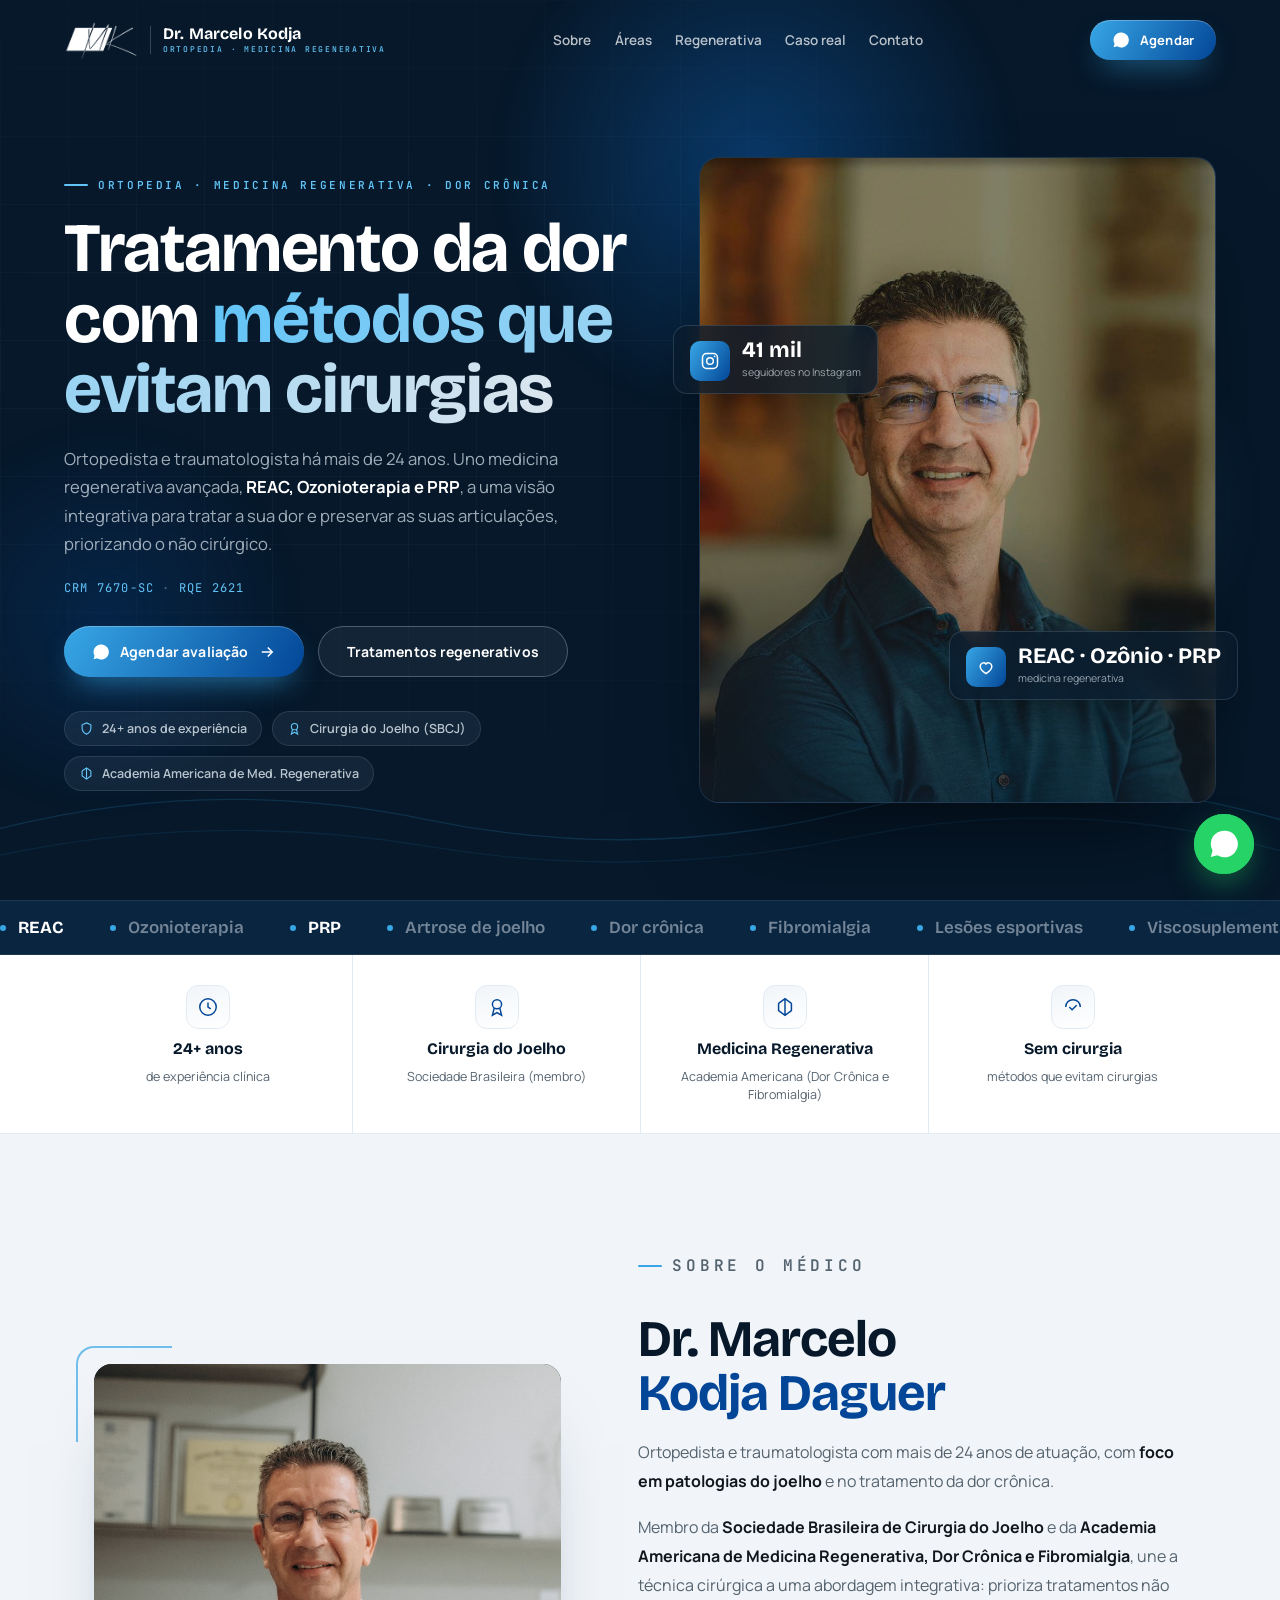
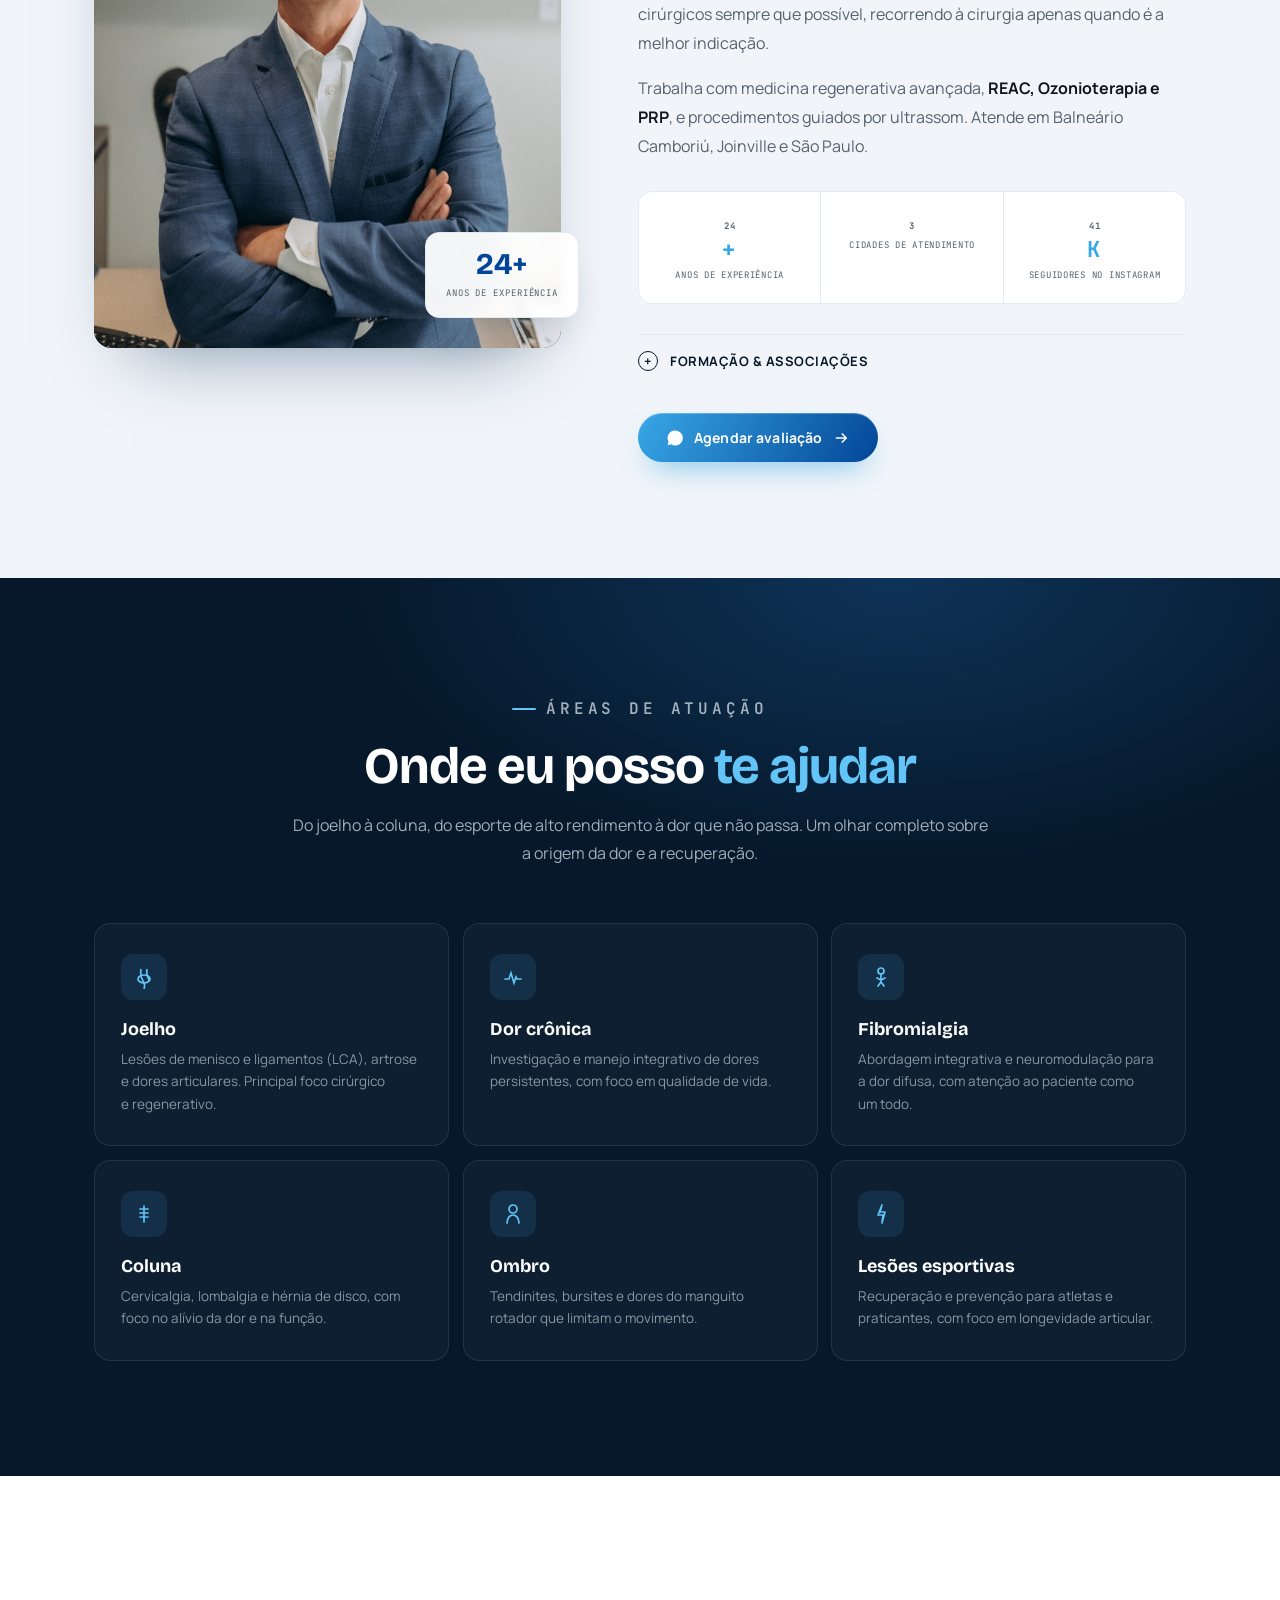
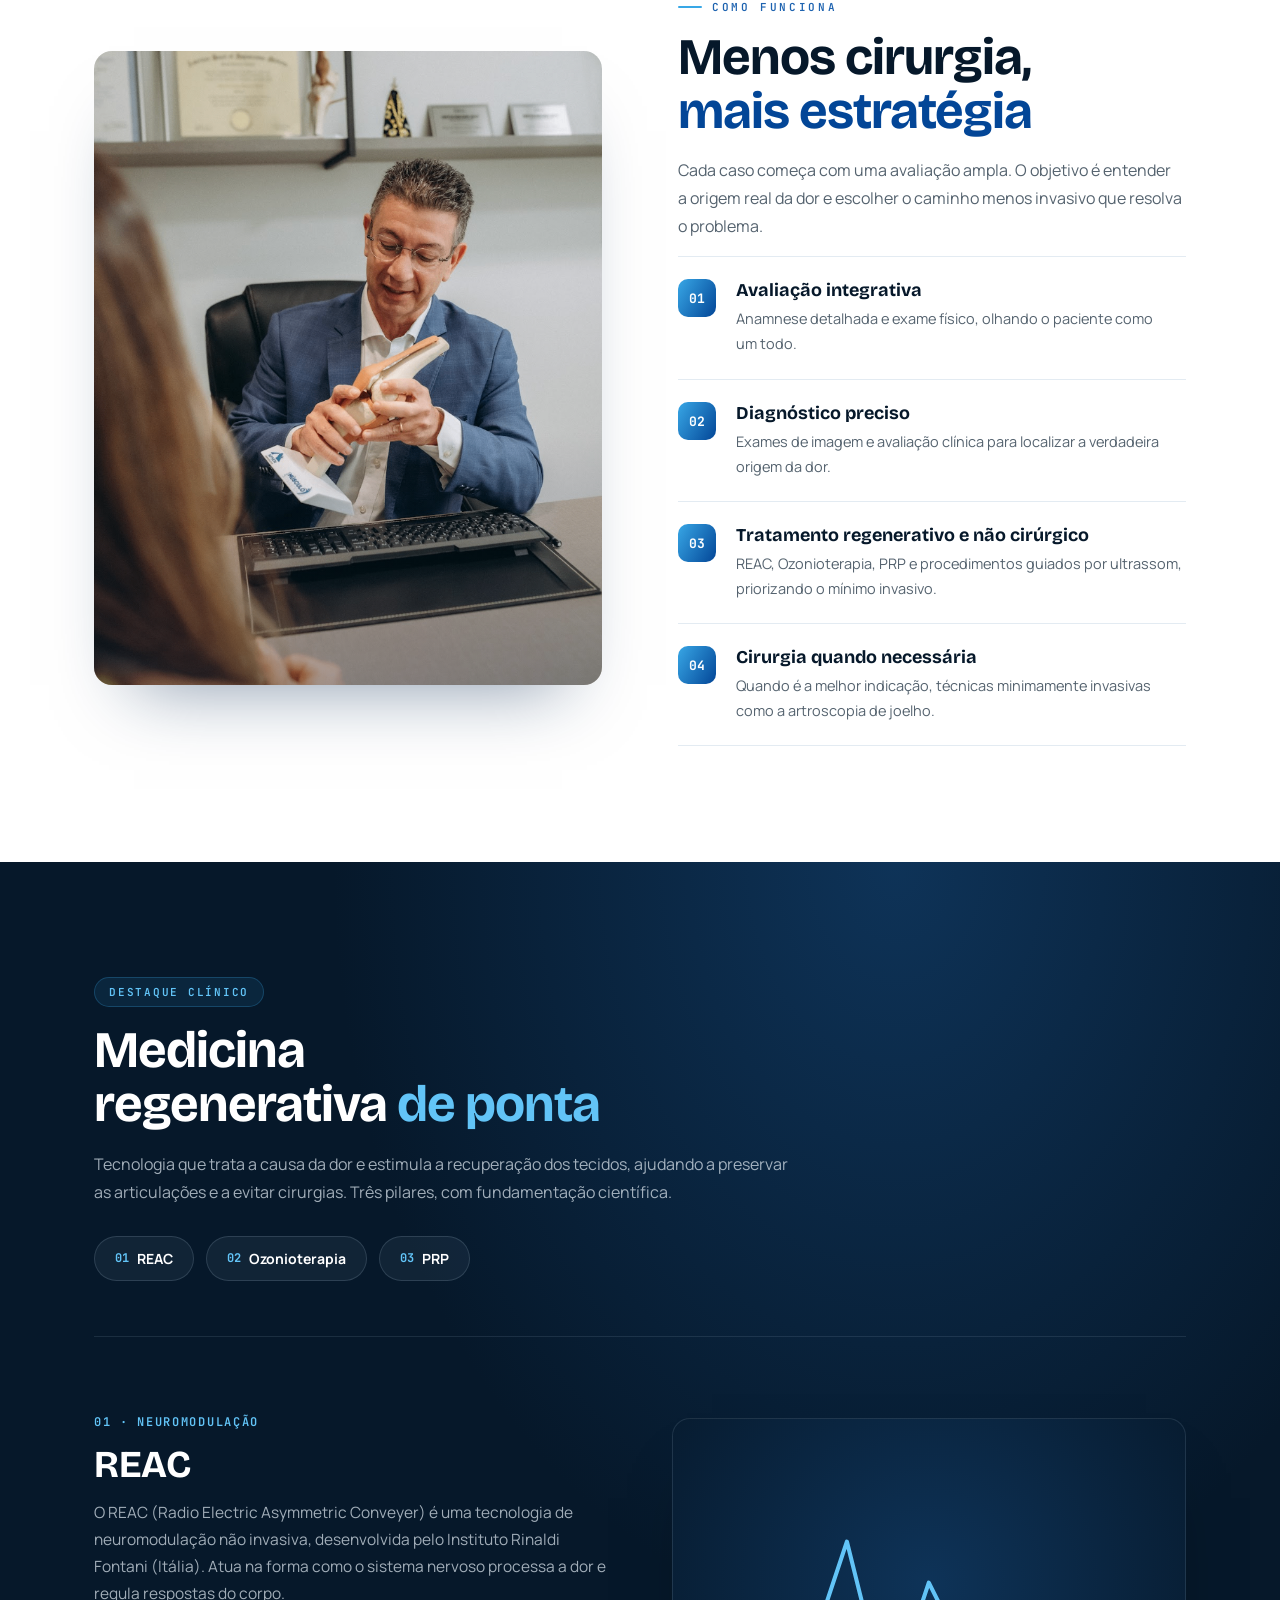
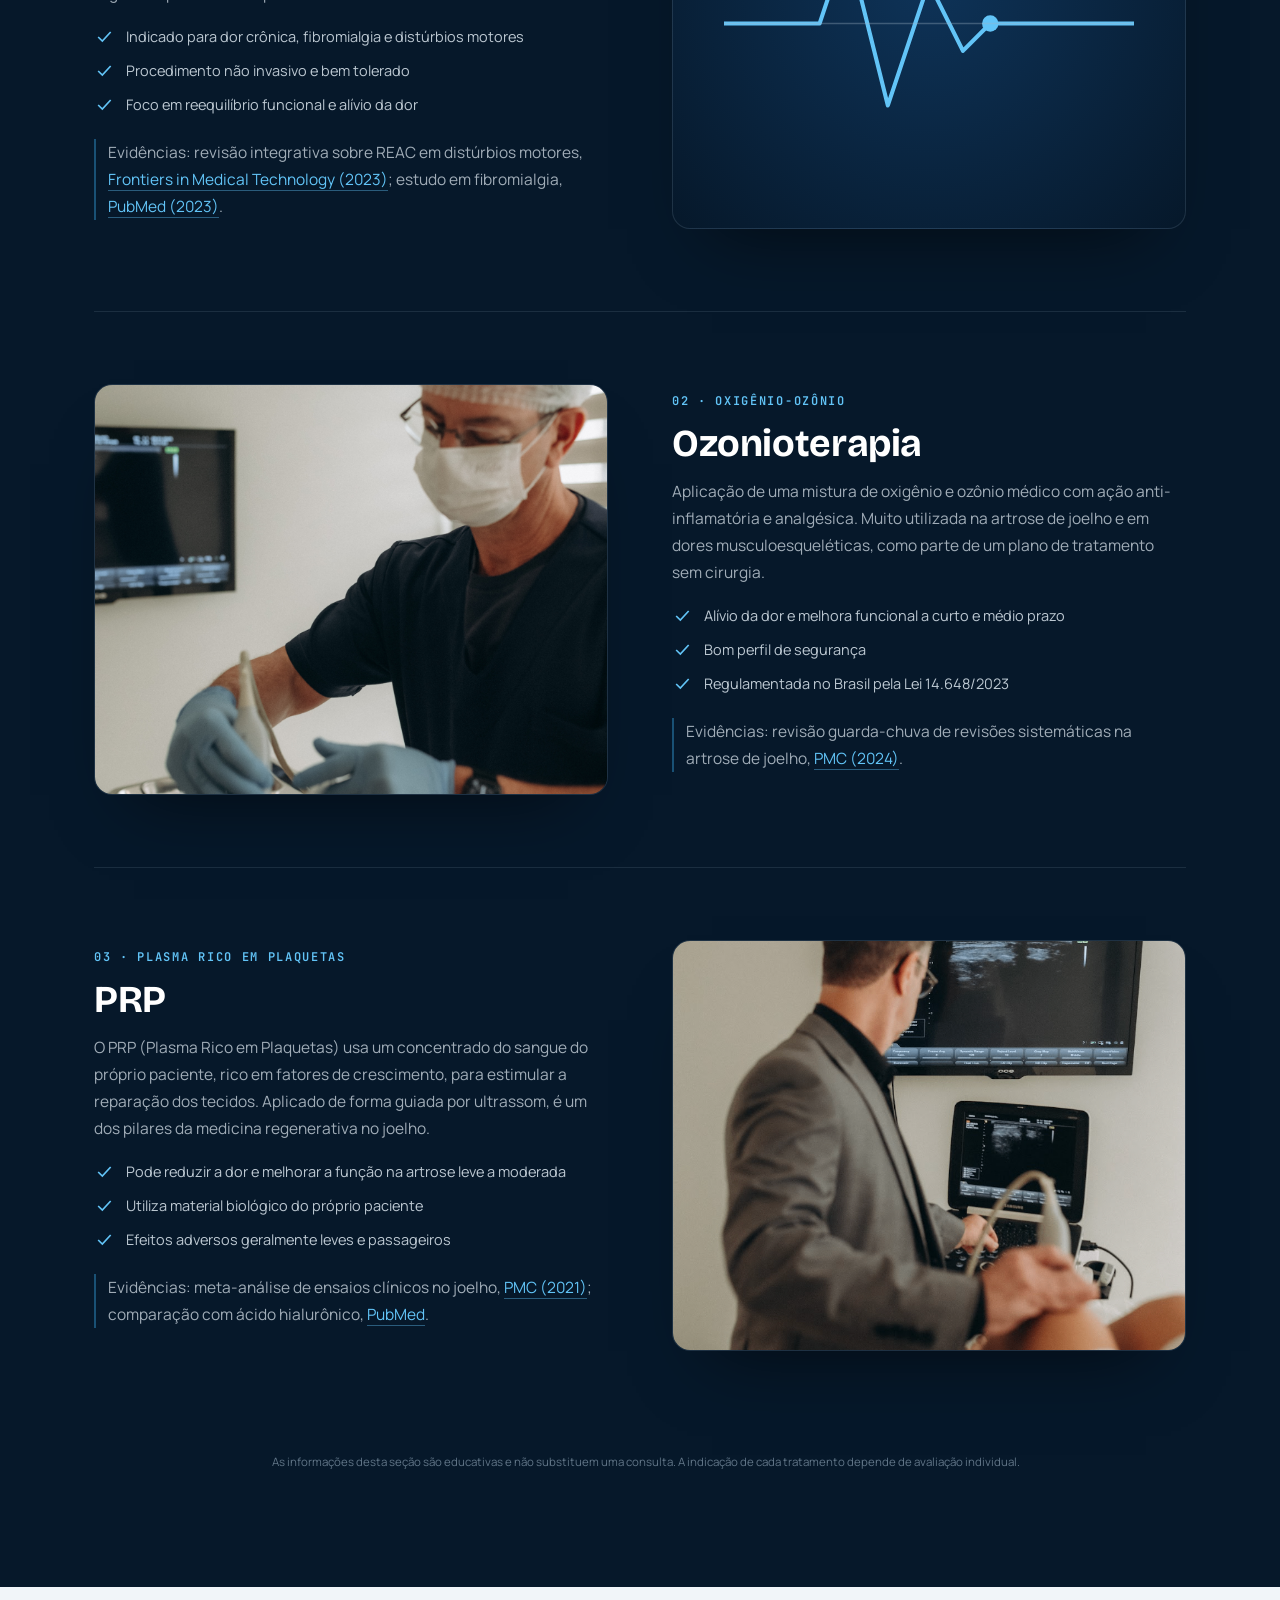
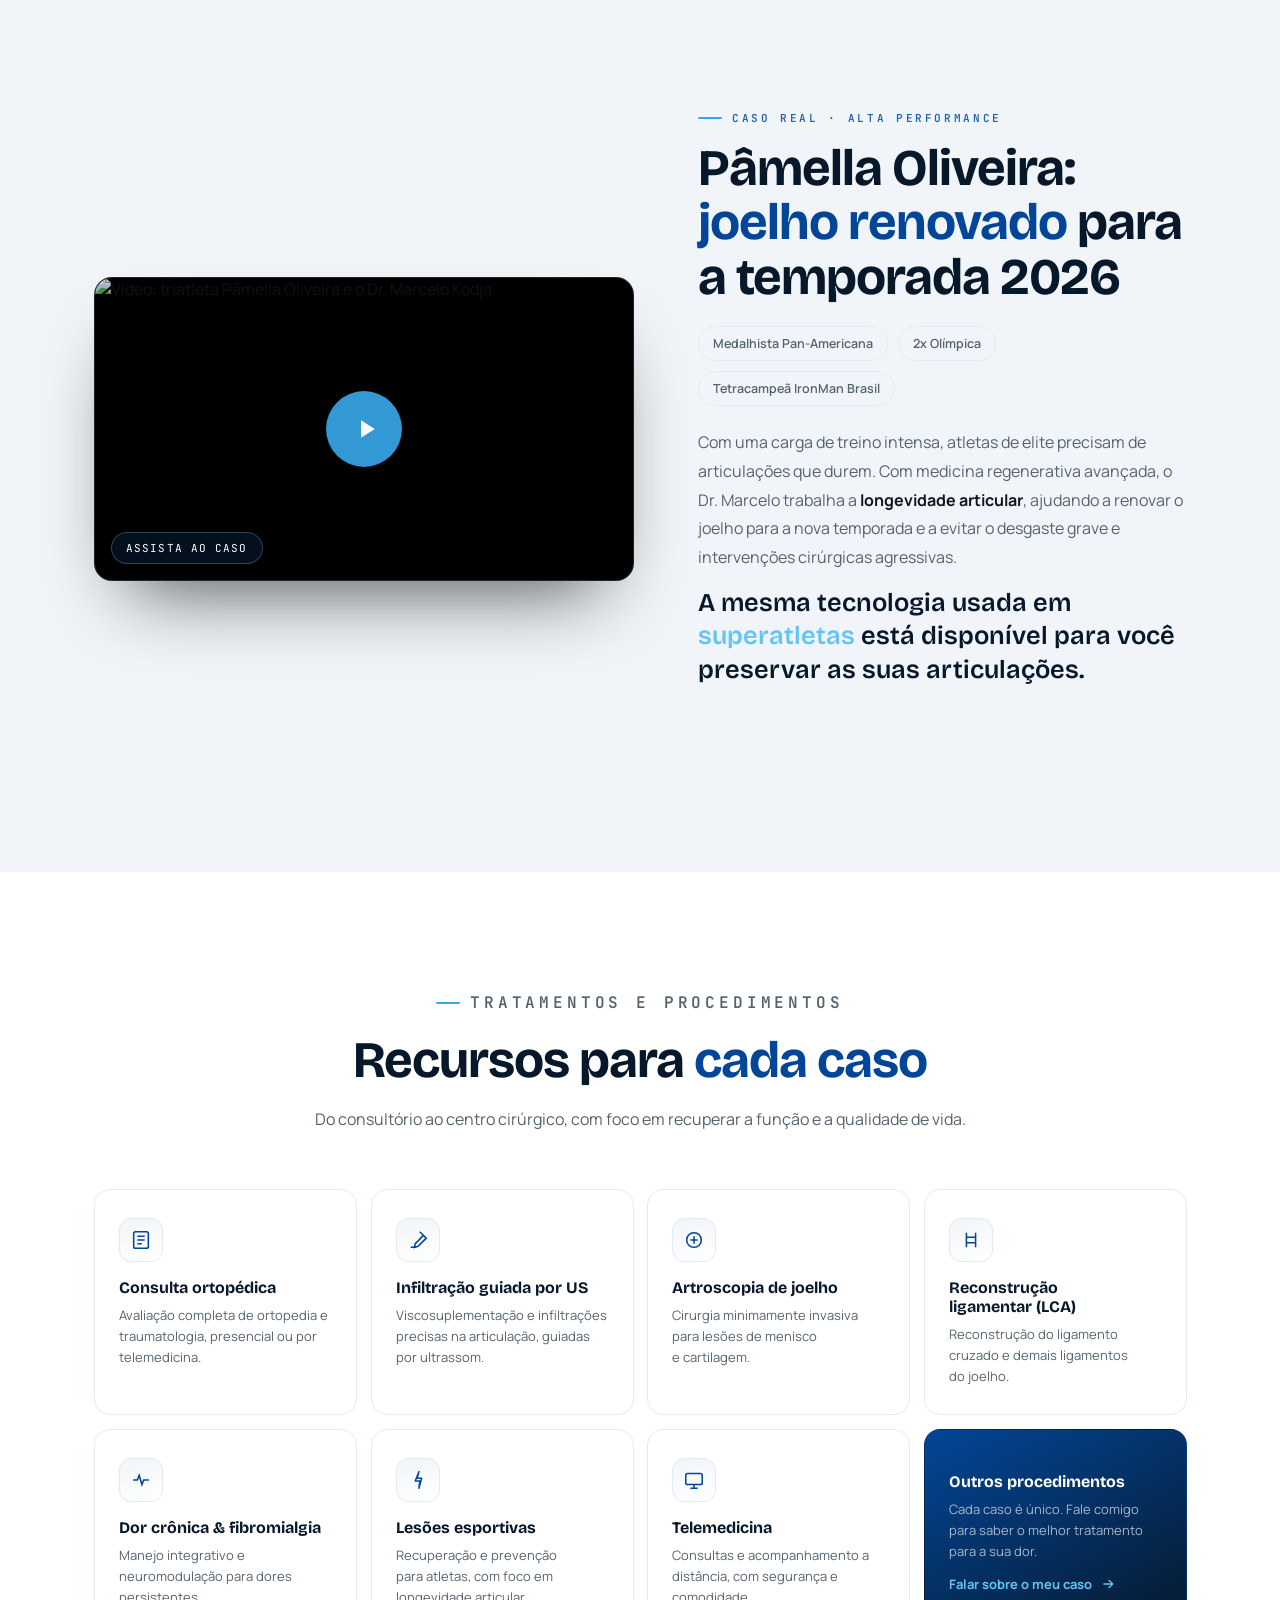
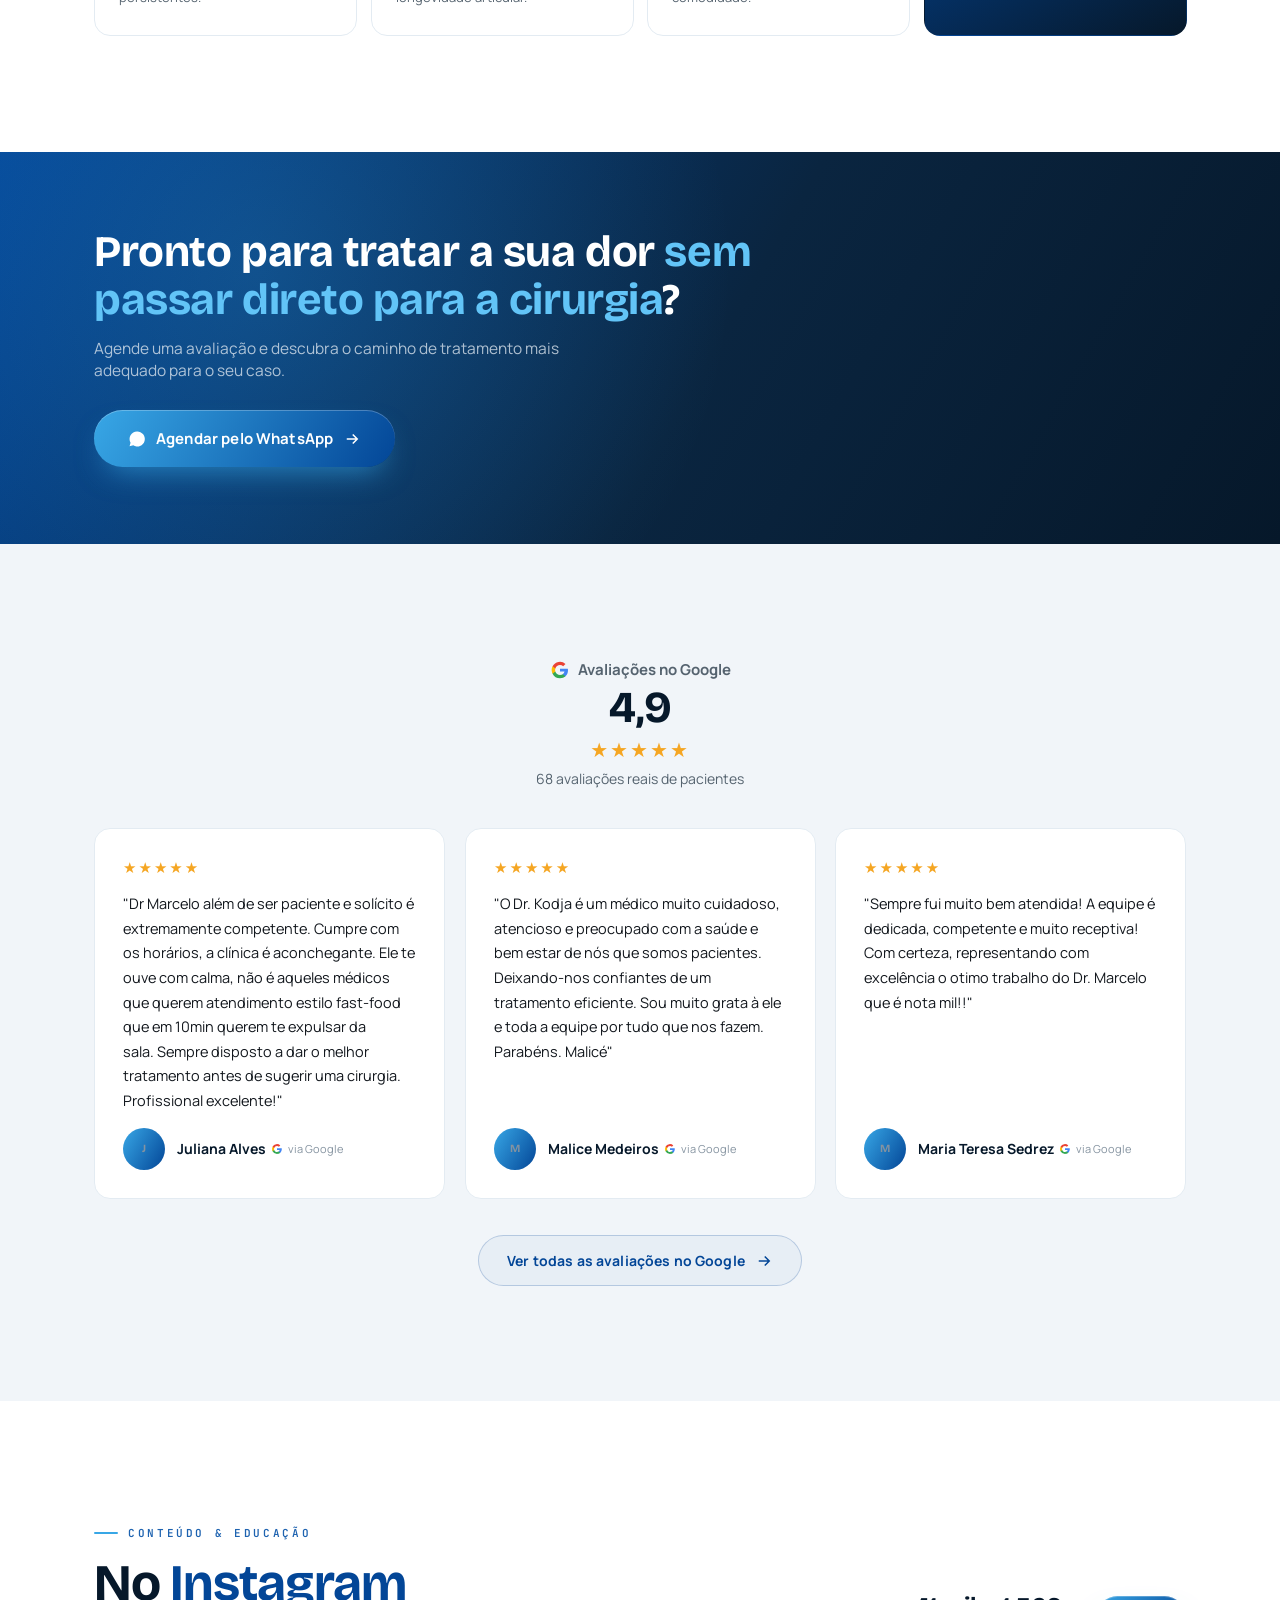
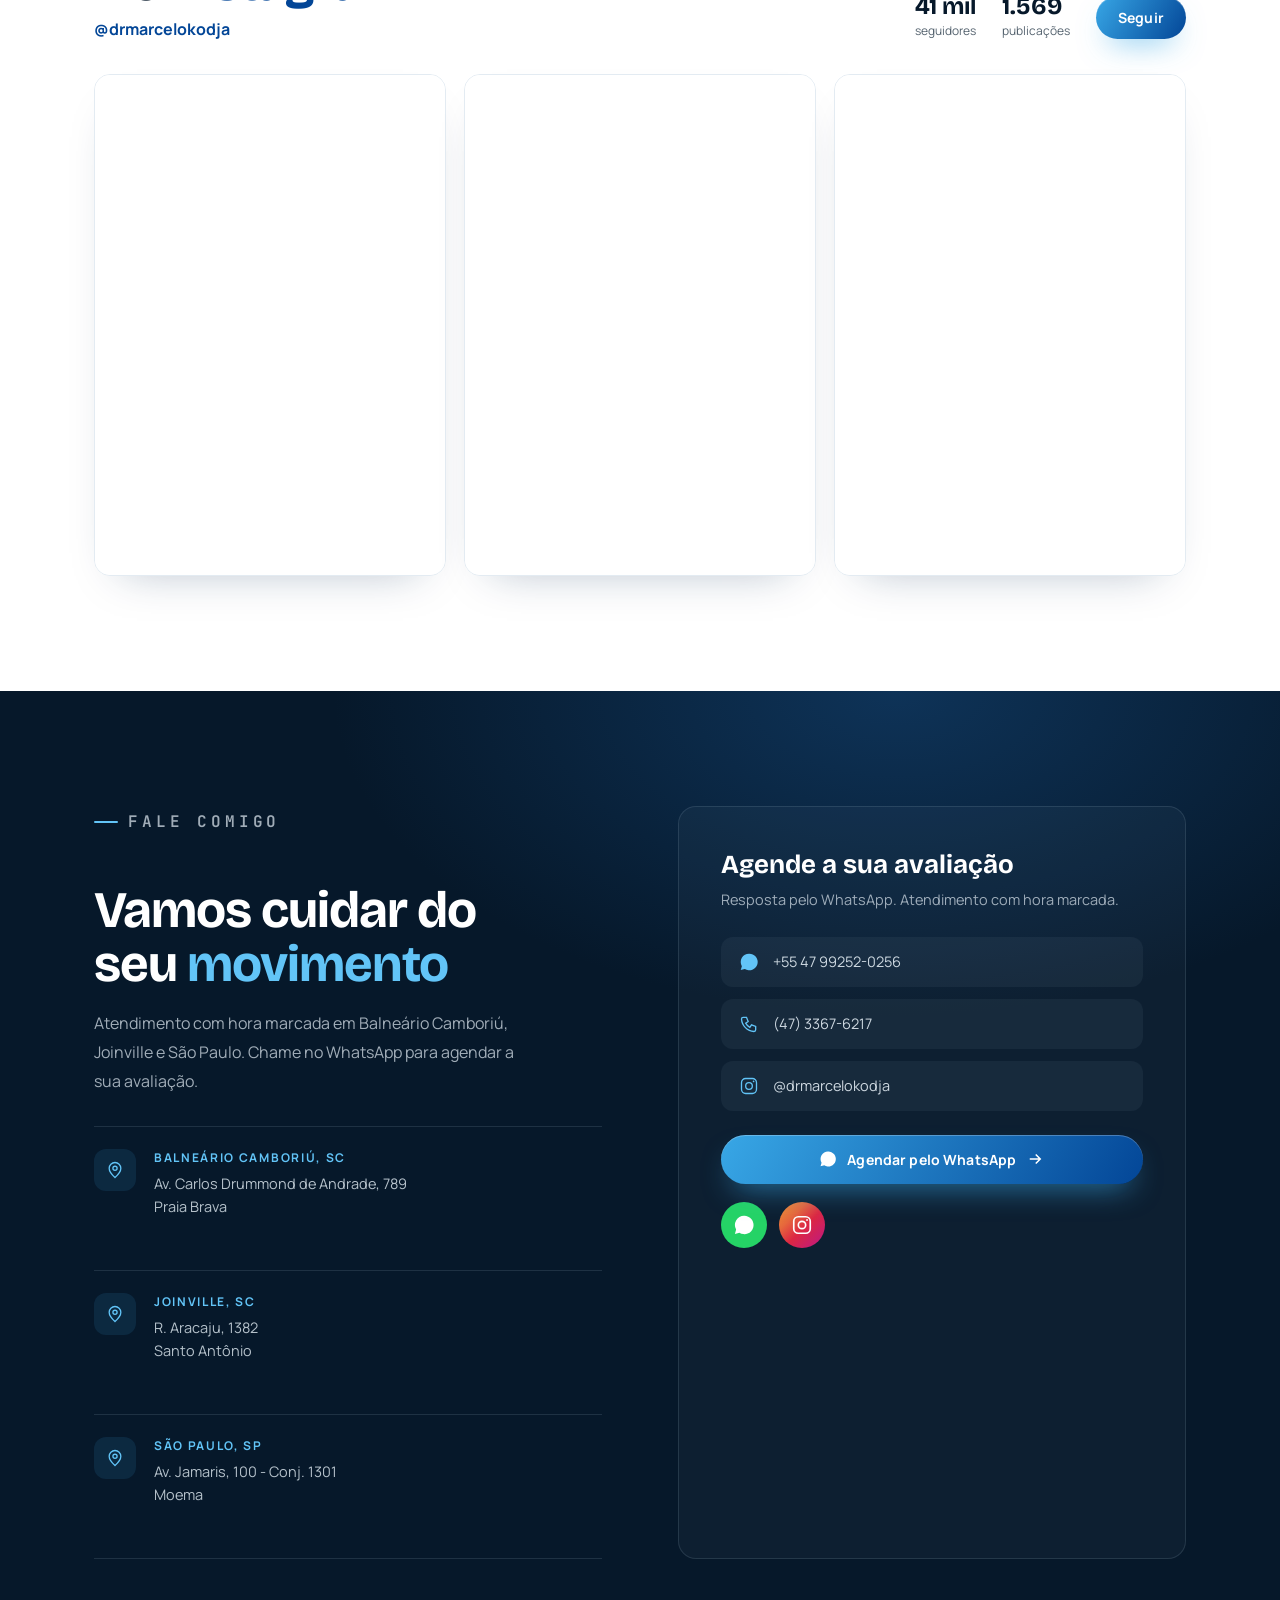
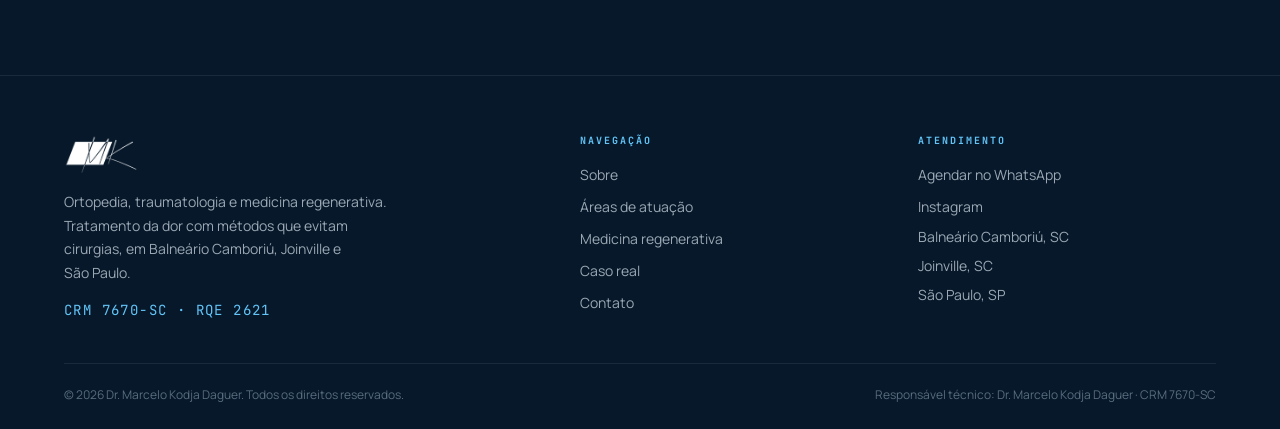
==== prototipo/index.html @ c0de0c59 "Site Dr. Marcelo Kodja: avaliações do Google e Instagram atualizados - 3 avaliações reais do Google " ====
<!DOCTYPE html>
<html lang="pt-BR">
<head>
  <meta charset="UTF-8">
  <meta name="viewport" content="width=device-width, initial-scale=1.0">
  <title>Ortopedista em Balneário Camboriú | Dr. Marcelo Kodja</title>
  <meta name="description" content="Dr. Marcelo Kodja Daguer, ortopedista e traumatologista. Tratamento da dor com métodos que evitam cirurgias: REAC, Ozonioterapia e PRP. Medicina regenerativa avançada em Balneário Camboriú, Joinville e São Paulo. CRM 7670-SC, RQE 2621.">
  <link rel="canonical" href="https://marcelokodja.com.br/">

  <meta property="og:type" content="website">
  <meta property="og:title" content="Dr. Marcelo Kodja | Ortopedia e Medicina Regenerativa">
  <meta property="og:description" content="Tratamento da dor com métodos que evitam cirurgias. REAC, Ozonioterapia e PRP.">
  <meta name="theme-color" content="#06182A">

  <link rel="preconnect" href="https://fonts.googleapis.com">
  <link rel="preconnect" href="https://fonts.gstatic.com" crossorigin>
  <link href="https://fonts.googleapis.com/css2?family=Bricolage+Grotesque:opsz,wght@12..96,500;12..96,600;12..96,700;12..96,800&family=JetBrains+Mono:wght@500;600&family=Manrope:wght@400;500;600;700;800&display=swap" rel="stylesheet">

  <link rel="stylesheet" href="css/style.css?v=3">

  <!-- Reset minimo de pagina (no Hotmart isso e controlado pela plataforma) -->
  <style>
    html, body { margin: 0; padding: 0; width: 100%; overflow-x: hidden; background: #06182A; }
  </style>

  <script type="application/ld+json">
  {
    "@context": "https://schema.org",
    "@type": "Physician",
    "name": "Dr. Marcelo Kodja Daguer",
    "medicalSpecialty": ["Orthopedic", "PainMedicine"],
    "description": "Ortopedista e traumatologista com mais de 24 anos de experiência. Medicina regenerativa (REAC, Ozonioterapia e PRP) e tratamento da dor com métodos que evitam cirurgias.",
    "url": "https://marcelokodja.com.br/",
    "telephone": "+55-47-99252-0256",
    "priceRange": "$$",
    "sameAs": [
      "https://www.instagram.com/drmarcelokodja/",
      "https://www.doctoralia.com.br/marcelo-kodja-daguer-2/ortopedista-traumatologista/balneario-camboriu"
    ],
    "address": [
      { "@type": "PostalAddress", "streetAddress": "Av. Carlos Drummond de Andrade, 789 - Praia Brava", "addressLocality": "Balneário Camboriú", "addressRegion": "SC", "addressCountry": "BR" },
      { "@type": "PostalAddress", "streetAddress": "R. Aracaju, 1382 - Santo Antônio", "addressLocality": "Joinville", "addressRegion": "SC", "addressCountry": "BR" },
      { "@type": "PostalAddress", "streetAddress": "Av. Jamaris, 100 - Conj. 1301 - Moema", "addressLocality": "São Paulo", "addressRegion": "SP", "addressCountry": "BR" }
    ]
  }
  </script>
</head>
<body>

<div id="mk-site">

  <div class="mk-progress" aria-hidden="true"><span></span></div>

  <!-- ================= NAV ================= -->
  <header class="mk-nav">
    <div class="mk-container mk-wide mk-nav-inner">
      <a href="#hero" class="mk-brand" aria-label="Dr. Marcelo Kodja, início">
        <img class="mk-brand__logo" src="img/logo-mk.png" alt="Marcelo Kodja">
        <span class="mk-brand__txt">
          <span class="mk-brand__name">Dr. Marcelo Kodja</span>
          <span class="mk-brand__sub">Ortopedia · Medicina Regenerativa</span>
        </span>
      </a>

      <nav class="mk-nav-links" aria-label="Navegação principal">
        <a href="#sobre">Sobre</a>
        <a href="#areas">Áreas</a>
        <a href="#regenerativa">Regenerativa</a>
        <a href="#caso">Caso real</a>
        <a href="#contato">Contato</a>
      </nav>

      <div class="mk-nav-right">
        <a href="https://pxa.marcelokodja.com.br/lt/whatsapp-direto" target="_blank" rel="noopener" class="mk-btn mk-btn--primary mk-nav-cta">
          <svg class="mk-btn__wa" viewBox="0 0 24 24" fill="currentColor" aria-hidden="true"><path d="M17.5 14.4c-.3-.1-1.7-.9-2-1-.3-.1-.5-.1-.6.1-.2.3-.7.9-.9 1.1-.2.2-.3.2-.6.1-1.5-.7-2.4-1.3-3.4-3-.3-.4.3-.4.7-1.3.1-.2 0-.4 0-.5 0-.1-.6-1.5-.9-2.1-.2-.5-.4-.4-.6-.5h-.5c-.2 0-.5.1-.7.3-.3.3-1 1-1 2.5s1.1 2.9 1.2 3c.1.2 2.1 3.3 5.2 4.6.7.3 1.3.5 1.7.6.7.2 1.4.2 1.9.1.6-.1 1.7-.7 1.9-1.4.2-.7.2-1.2.2-1.4-.1-.1-.3-.2-.6-.3M12 2a10 10 0 0 0-8.6 15l-1.3 4.7L7 20.4A10 10 0 1 0 12 2Z"/></svg>
          Agendar
        </a>
        <button class="mk-burger" aria-label="Abrir menu" aria-expanded="false"><span></span><span></span><span></span></button>
      </div>
    </div>
  </header>

  <div class="mk-drawer" aria-hidden="true">
    <a href="#sobre">Sobre</a>
    <a href="#areas">Áreas de atuação</a>
    <a href="#regenerativa">Medicina regenerativa</a>
    <a href="#caso">Caso real</a>
    <a href="#contato">Contato</a>
    <a href="https://pxa.marcelokodja.com.br/lt/whatsapp-direto" target="_blank" rel="noopener" class="mk-btn mk-btn--primary">Agendar avaliação</a>
  </div>

  <!-- ================= HERO ================= -->
  <section class="mk-hero" id="hero">
    <div class="mk-hero__mesh" aria-hidden="true"><i></i><i></i><i></i></div>
    <div class="mk-hero__grid" aria-hidden="true"></div>
    <svg class="mk-hero__wave" viewBox="0 0 1440 220" preserveAspectRatio="none" fill="none" aria-hidden="true">
      <path d="M0 140 Q 240 80 480 130 T 960 120 T 1440 130" stroke="currentColor" stroke-width="1.5" opacity=".35"/>
      <path d="M0 170 Q 240 120 480 160 T 960 150 T 1440 165" stroke="currentColor" stroke-width="1.5" opacity=".2"/>
    </svg>

    <div class="mk-container mk-wide mk-hero-inner">
      <div>
        <p class="mk-eyebrow mk-eyebrow--light reveal">Ortopedia · Medicina Regenerativa · Dor Crônica</p>
        <h1 class="reveal">Tratamento da dor com <span class="mk-grad">métodos que evitam cirurgias</span></h1>
        <p class="mk-hero__lead reveal">Ortopedista e traumatologista há mais de 24 anos. Uno medicina regenerativa avançada, <strong>REAC, Ozonioterapia e PRP</strong>, a uma visão integrativa para tratar a sua dor e preservar as suas articulações, priorizando o não cirúrgico.</p>
        <p class="mk-hero__crm reveal">CRM 7670-SC <span>·</span> RQE 2621</p>

        <div class="mk-hero__cta reveal">
          <a href="https://pxa.marcelokodja.com.br/lt/whatsapp-direto" target="_blank" rel="noopener" class="mk-btn mk-btn--primary">
            <svg class="mk-btn__wa" viewBox="0 0 24 24" fill="currentColor" aria-hidden="true"><path d="M17.5 14.4c-.3-.1-1.7-.9-2-1-.3-.1-.5-.1-.6.1-.2.3-.7.9-.9 1.1-.2.2-.3.2-.6.1-1.5-.7-2.4-1.3-3.4-3-.3-.4.3-.4.7-1.3.1-.2 0-.4 0-.5 0-.1-.6-1.5-.9-2.1-.2-.5-.4-.4-.6-.5h-.5c-.2 0-.5.1-.7.3-.3.3-1 1-1 2.5s1.1 2.9 1.2 3c.1.2 2.1 3.3 5.2 4.6.7.3 1.3.5 1.7.6.7.2 1.4.2 1.9.1.6-.1 1.7-.7 1.9-1.4.2-.7.2-1.2.2-1.4-.1-.1-.3-.2-.6-.3M12 2a10 10 0 0 0-8.6 15l-1.3 4.7L7 20.4A10 10 0 1 0 12 2Z"/></svg>
            Agendar avaliação
            <svg viewBox="0 0 24 24" fill="none" stroke="currentColor" stroke-width="2" aria-hidden="true"><path d="M5 12h14M13 6l6 6-6 6"/></svg>
          </a>
          <a href="#regenerativa" class="mk-btn mk-btn--ghost-light">Tratamentos regenerativos</a>
        </div>

        <div class="mk-hero__chips reveal">
          <span class="mk-chip"><svg viewBox="0 0 24 24" fill="none" stroke="currentColor" stroke-width="1.8" aria-hidden="true"><path d="M12 3l7 3v5c0 4.5-3 8-7 10-4-2-7-5.5-7-10V6l7-3Z"/></svg> 24+ anos de experiência</span>
          <span class="mk-chip"><svg viewBox="0 0 24 24" fill="none" stroke="currentColor" stroke-width="1.8" aria-hidden="true"><circle cx="12" cy="9" r="5"/><path d="M9 13l-2 8 5-3 5 3-2-8"/></svg> Cirurgia do Joelho (SBCJ)</span>
          <span class="mk-chip"><svg viewBox="0 0 24 24" fill="none" stroke="currentColor" stroke-width="1.8" aria-hidden="true"><path d="M12 3v18M5 8l7-5 7 5M5 8v8l7 5 7-5V8"/></svg> Academia Americana de Med. Regenerativa</span>
        </div>
      </div>

      <div class="mk-hero__figure reveal-r">
        <div class="mk-hero__photo">
          <img src="img/dr-marcelo-hero.jpg" alt="Dr. Marcelo Kodja, ortopedista e traumatologista" fetchpriority="high">
        </div>
        <div class="mk-hero__float mk-hero__float--a">
          <span class="mk-ico"><svg viewBox="0 0 24 24" fill="none" stroke="#fff" stroke-width="1.8" aria-hidden="true"><rect x="3" y="3" width="18" height="18" rx="5"/><circle cx="12" cy="12" r="4"/><circle cx="17.5" cy="6.5" r="1" fill="#fff" stroke="none"/></svg></span>
          <div><b>41 mil</b><span>seguidores no Instagram</span></div>
        </div>
        <div class="mk-hero__float mk-hero__float--b">
          <span class="mk-ico"><svg viewBox="0 0 24 24" fill="none" stroke="#fff" stroke-width="1.8" aria-hidden="true"><path d="M12 20s-7-4.5-7-9a4 4 0 0 1 7-2.6A4 4 0 0 1 19 11c0 4.5-7 9-7 9Z"/></svg></span>
          <div><b>REAC · Ozônio · PRP</b><span>medicina regenerativa</span></div>
        </div>
      </div>
    </div>
  </section>

  <!-- ================= MARQUEE ================= -->
  <div class="mk-marquee" aria-hidden="true">
    <div class="mk-marquee__track">
      <span class="mk-marquee__item"><b>REAC</b></span><span class="mk-marquee__item">Ozonioterapia</span><span class="mk-marquee__item"><b>PRP</b></span><span class="mk-marquee__item">Artrose de joelho</span><span class="mk-marquee__item">Dor crônica</span><span class="mk-marquee__item">Fibromialgia</span><span class="mk-marquee__item">Lesões esportivas</span><span class="mk-marquee__item">Viscosuplementação</span><span class="mk-marquee__item">Neuromodulação</span>
      <span class="mk-marquee__item"><b>REAC</b></span><span class="mk-marquee__item">Ozonioterapia</span><span class="mk-marquee__item"><b>PRP</b></span><span class="mk-marquee__item">Artrose de joelho</span><span class="mk-marquee__item">Dor crônica</span><span class="mk-marquee__item">Fibromialgia</span><span class="mk-marquee__item">Lesões esportivas</span><span class="mk-marquee__item">Viscosuplementação</span><span class="mk-marquee__item">Neuromodulação</span>
    </div>
  </div>

  <!-- ================= TRUST ================= -->
  <section class="mk-trust">
    <div class="mk-container mk-wide mk-trust-inner">
      <div class="mk-trust__item reveal"><span class="mk-ic"><svg viewBox="0 0 24 24" fill="none" stroke="currentColor" stroke-width="1.6"><circle cx="12" cy="12" r="9"/><path d="M12 7v5l3 2"/></svg></span><b>24+ anos</b><span>de experiência clínica</span></div>
      <div class="mk-trust__item reveal"><span class="mk-ic"><svg viewBox="0 0 24 24" fill="none" stroke="currentColor" stroke-width="1.6"><circle cx="12" cy="9" r="5"/><path d="M9 13l-2 8 5-3 5 3-2-8"/></svg></span><b>Cirurgia do Joelho</b><span>Sociedade Brasileira (membro)</span></div>
      <div class="mk-trust__item reveal"><span class="mk-ic"><svg viewBox="0 0 24 24" fill="none" stroke="currentColor" stroke-width="1.6"><path d="M12 3v18M5 8l7-5 7 5M5 8v8l7 5 7-5V8"/></svg></span><b>Medicina Regenerativa</b><span>Academia Americana (Dor Crônica e Fibromialgia)</span></div>
      <div class="mk-trust__item reveal"><span class="mk-ic"><svg viewBox="0 0 24 24" fill="none" stroke="currentColor" stroke-width="1.6"><path d="M4 12a8 8 0 0 1 8-8 8 8 0 0 1 8 8"/><path d="M8 12l3 3 5-5"/></svg></span><b>Sem cirurgia</b><span>métodos que evitam cirurgias</span></div>
    </div>
  </section>

  <!-- ================= SOBRE ================= -->
  <section class="mk-sec mk-sec--light" id="sobre">
    <div class="mk-container mk-sobre-grid">
      <div class="mk-sobre__figure reveal-l">
        <div class="mk-sobre__deco" aria-hidden="true"></div>
        <div class="mk-sobre__frame"><img src="img/dr-marcelo-sobre.jpg" alt="Dr. Marcelo Kodja no consultório"></div>
        <div class="mk-sobre__badge"><b>24+</b><span>anos de experiência</span></div>
      </div>
      <div class="mk-sobre__text">
        <p class="mk-eyebrow reveal">Sobre o médico</p>
        <h2 class="reveal">Dr. Marcelo <em>Kodja Daguer</em></h2>
        <p class="reveal">Ortopedista e traumatologista com mais de 24 anos de atuação, com <strong>foco em patologias do joelho</strong> e no tratamento da dor crônica.</p>
        <p class="reveal">Membro da <strong>Sociedade Brasileira de Cirurgia do Joelho</strong> e da <strong>Academia Americana de Medicina Regenerativa, Dor Crônica e Fibromialgia</strong>, une a técnica cirúrgica a uma abordagem integrativa: prioriza tratamentos não cirúrgicos sempre que possível, recorrendo à cirurgia apenas quando é a melhor indicação.</p>
        <p class="reveal">Trabalha com medicina regenerativa avançada, <strong>REAC, Ozonioterapia e PRP</strong>, e procedimentos guiados por ultrassom. Atende em Balneário Camboriú, Joinville e São Paulo.</p>

        <div class="mk-stats reveal">
          <div class="mk-stats__i"><b><span data-count="24">0</span><span class="mk-u">+</span></b><span>Anos de experiência</span></div>
          <div class="mk-stats__i"><b><span data-count="3">0</span></b><span>Cidades de atendimento</span></div>
          <div class="mk-stats__i"><b><span data-count="41">0</span><span class="mk-u">k</span></b><span>Seguidores no Instagram</span></div>
        </div>

        <div class="mk-accordion reveal">
          <button class="mk-accordion__btn" aria-expanded="false"><i>+</i>Formação &amp; Associações</button>
          <div class="mk-accordion__panel">
            <ul>
              <li>Ortopedia e Traumatologia (CRM 7670-SC · RQE 2621)</li>
              <li>Membro da Sociedade Brasileira de Cirurgia do Joelho</li>
              <li>Membro da Academia Americana de Medicina Regenerativa, Dor Crônica e Fibromialgia</li>
              <li>Mais de 24 anos com foco em cirurgia e patologias do joelho</li>
              <li>Medicina regenerativa: REAC, Ozonioterapia e PRP</li>
              <li>Procedimentos guiados por ultrassom</li>
            </ul>
          </div>
        </div>

        <div class="reveal" style="margin-top:26px">
          <a href="https://pxa.marcelokodja.com.br/lt/whatsapp-direto" target="_blank" rel="noopener" class="mk-btn mk-btn--primary">
            <svg class="mk-btn__wa" viewBox="0 0 24 24" fill="currentColor" aria-hidden="true"><path d="M17.5 14.4c-.3-.1-1.7-.9-2-1-.3-.1-.5-.1-.6.1-.2.3-.7.9-.9 1.1-.2.2-.3.2-.6.1-1.5-.7-2.4-1.3-3.4-3-.3-.4.3-.4.7-1.3.1-.2 0-.4 0-.5 0-.1-.6-1.5-.9-2.1-.2-.5-.4-.4-.6-.5h-.5c-.2 0-.5.1-.7.3-.3.3-1 1-1 2.5s1.1 2.9 1.2 3c.1.2 2.1 3.3 5.2 4.6.7.3 1.3.5 1.7.6.7.2 1.4.2 1.9.1.6-.1 1.7-.7 1.9-1.4.2-.7.2-1.2.2-1.4-.1-.1-.3-.2-.6-.3M12 2a10 10 0 0 0-8.6 15l-1.3 4.7L7 20.4A10 10 0 1 0 12 2Z"/></svg>
            Agendar avaliação
            <svg viewBox="0 0 24 24" fill="none" stroke="currentColor" stroke-width="2" aria-hidden="true"><path d="M5 12h14M13 6l6 6-6 6"/></svg>
          </a>
        </div>
      </div>
    </div>
  </section>

  <!-- ================= AREAS ================= -->
  <section class="mk-sec mk-sec--dark" id="areas">
    <div class="mk-container">
      <div class="mk-sec__head center">
        <p class="mk-eyebrow mk-eyebrow--light reveal" style="justify-content:center">Áreas de atuação</p>
        <h2 class="reveal">Onde eu posso <em>te ajudar</em></h2>
        <p class="reveal">Do joelho à coluna, do esporte de alto rendimento à dor que não passa. Um olhar completo sobre a origem da dor e a recuperação.</p>
      </div>
      <div class="mk-esp-grid">
        <article class="mk-esp reveal-s"><span class="mk-esp__ico"><svg viewBox="0 0 24 24" fill="none" stroke="currentColor" stroke-width="1.7"><path d="M9 4c-1 6 0 9 2 12 1.5 2.2 2 5 1 8"/><path d="M15 4c-1 6 1 9 2.5 12"/><ellipse cx="12" cy="14" rx="6" ry="4"/></svg></span><h3>Joelho</h3><p>Lesões de menisco e ligamentos (LCA), artrose e dores articulares. Principal foco cirúrgico e regenerativo.</p></article>
        <article class="mk-esp reveal-s"><span class="mk-esp__ico"><svg viewBox="0 0 24 24" fill="none" stroke="currentColor" stroke-width="1.7" stroke-linecap="round"><path d="M4 14h4l2-6 3 10 2-6 1 2h4"/></svg></span><h3>Dor crônica</h3><p>Investigação e manejo integrativo de dores persistentes, com foco em qualidade de vida.</p></article>
        <article class="mk-esp reveal-s"><span class="mk-esp__ico"><svg viewBox="0 0 24 24" fill="none" stroke="currentColor" stroke-width="1.7"><circle cx="12" cy="6" r="3"/><path d="M12 9v9M8 13l4 2 4-2M9 21l3-4 3 4" stroke-linecap="round" stroke-linejoin="round"/></svg></span><h3>Fibromialgia</h3><p>Abordagem integrativa e neuromodulação para a dor difusa, com atenção ao paciente como um todo.</p></article>
        <article class="mk-esp reveal-s"><span class="mk-esp__ico"><svg viewBox="0 0 24 24" fill="none" stroke="currentColor" stroke-width="1.7" stroke-linecap="round"><path d="M12 4v16M8 7h8M8 11h8M8 15h8"/></svg></span><h3>Coluna</h3><p>Cervicalgia, lombalgia e hérnia de disco, com foco no alívio da dor e na função.</p></article>
        <article class="mk-esp reveal-s"><span class="mk-esp__ico"><svg viewBox="0 0 24 24" fill="none" stroke="currentColor" stroke-width="1.7"><circle cx="12" cy="7" r="4"/><path d="M6 21c0-5 3-8 6-8s6 3 6 8" stroke-linecap="round"/></svg></span><h3>Ombro</h3><p>Tendinites, bursites e dores do manguito rotador que limitam o movimento.</p></article>
        <article class="mk-esp reveal-s"><span class="mk-esp__ico"><svg viewBox="0 0 24 24" fill="none" stroke="currentColor" stroke-width="1.7" stroke-linecap="round" stroke-linejoin="round"><path d="M13 3l-2 7h5l-3 11 1-8H9l4-10z"/></svg></span><h3>Lesões esportivas</h3><p>Recuperação e prevenção para atletas e praticantes, com foco em longevidade articular.</p></article>
      </div>
    </div>
  </section>

  <!-- ================= ABORDAGEM ================= -->
  <section class="mk-sec mk-sec--white" id="abordagem">
    <div class="mk-container mk-abord-grid">
      <div class="mk-abord__figure reveal-l"><img src="img/dr-consulta.jpg" alt="Dr. Marcelo Kodja explicando o tratamento a uma paciente"></div>
      <div>
        <p class="mk-eyebrow reveal">Como funciona</p>
        <h2 class="reveal" style="color:var(--azul-abismo)">Menos cirurgia,<br><em>mais estratégia</em></h2>
        <p class="reveal" style="color:var(--cinza);font-size:16px;line-height:1.75;margin-bottom:16px">Cada caso começa com uma avaliação ampla. O objetivo é entender a origem real da dor e escolher o caminho menos invasivo que resolva o problema.</p>
        <div class="mk-steps">
          <div class="mk-step reveal"><span class="mk-step__n">01</span><div><h3>Avaliação integrativa</h3><p>Anamnese detalhada e exame físico, olhando o paciente como um todo.</p></div></div>
          <div class="mk-step reveal"><span class="mk-step__n">02</span><div><h3>Diagnóstico preciso</h3><p>Exames de imagem e avaliação clínica para localizar a verdadeira origem da dor.</p></div></div>
          <div class="mk-step reveal"><span class="mk-step__n">03</span><div><h3>Tratamento regenerativo e não cirúrgico</h3><p>REAC, Ozonioterapia, PRP e procedimentos guiados por ultrassom, priorizando o mínimo invasivo.</p></div></div>
          <div class="mk-step reveal"><span class="mk-step__n">04</span><div><h3>Cirurgia quando necessária</h3><p>Quando é a melhor indicação, técnicas minimamente invasivas como a artroscopia de joelho.</p></div></div>
        </div>
      </div>
    </div>
  </section>

  <!-- ================= MEDICINA REGENERATIVA ================= -->
  <section class="mk-sec mk-sec--dark" id="regenerativa">
    <div class="mk-container">
      <div class="mk-sec__head reveal">
        <span class="mk-regen-badge">Destaque clínico</span>
        <h2 style="margin-top:16px">Medicina regenerativa <em>de ponta</em></h2>
        <p>Tecnologia que trata a causa da dor e estimula a recuperação dos tecidos, ajudando a preservar as articulações e a evitar cirurgias. Três pilares, com fundamentação científica.</p>
        <nav class="mk-regen-nav" aria-label="Tratamentos regenerativos">
          <a href="#reac"><b>01</b> REAC</a>
          <a href="#ozonio"><b>02</b> Ozonioterapia</a>
          <a href="#prp"><b>03</b> PRP</a>
        </nav>
      </div>

      <!-- REAC -->
      <article class="mk-feature" id="reac">
        <div class="mk-feature__media mk-feature__media--abstract reveal-l">
          <svg viewBox="0 0 300 200" width="80%" fill="none" aria-hidden="true">
            <path d="M0 100 H70 L90 40 L120 160 L150 70 L175 120 L195 100 H300" stroke="#62C4F7" stroke-width="3" stroke-linecap="round" stroke-linejoin="round"/>
            <circle cx="195" cy="100" r="6" fill="#62C4F7"/>
            <g stroke="#9DB2C4" stroke-width="1" opacity=".35"><path d="M0 100h300"/></g>
          </svg>
        </div>
        <div class="reveal-r">
          <span class="mk-feature__tag">01 · Neuromodulação</span>
          <h3>REAC</h3>
          <p>O REAC (Radio Electric Asymmetric Conveyer) é uma tecnologia de neuromodulação não invasiva, desenvolvida pelo Instituto Rinaldi Fontani (Itália). Atua na forma como o sistema nervoso processa a dor e regula respostas do corpo.</p>
          <ul class="mk-feature__list">
            <li><svg viewBox="0 0 24 24" fill="none" stroke="currentColor" stroke-width="2"><path d="M5 12l5 5L20 6"/></svg> Indicado para dor crônica, fibromialgia e distúrbios motores</li>
            <li><svg viewBox="0 0 24 24" fill="none" stroke="currentColor" stroke-width="2"><path d="M5 12l5 5L20 6"/></svg> Procedimento não invasivo e bem tolerado</li>
            <li><svg viewBox="0 0 24 24" fill="none" stroke="currentColor" stroke-width="2"><path d="M5 12l5 5L20 6"/></svg> Foco em reequilíbrio funcional e alívio da dor</li>
          </ul>
          <p class="mk-source">Evidências: revisão integrativa sobre REAC em distúrbios motores, <a href="https://pmc.ncbi.nlm.nih.gov/articles/PMC10009233/" target="_blank" rel="noopener">Frontiers in Medical Technology (2023)</a>; estudo em fibromialgia, <a href="https://pubmed.ncbi.nlm.nih.gov/37373891/" target="_blank" rel="noopener">PubMed (2023)</a>.</p>
        </div>
      </article>

      <!-- OZONIOTERAPIA -->
      <article class="mk-feature" id="ozonio">
        <div class="mk-feature__media reveal-l"><img src="img/dr-procedimento.jpg" alt="Dr. Marcelo Kodja realizando procedimento guiado por ultrassom"></div>
        <div class="reveal-r">
          <span class="mk-feature__tag">02 · Oxigênio-ozônio</span>
          <h3>Ozonioterapia</h3>
          <p>Aplicação de uma mistura de oxigênio e ozônio médico com ação anti-inflamatória e analgésica. Muito utilizada na artrose de joelho e em dores musculoesqueléticas, como parte de um plano de tratamento sem cirurgia.</p>
          <ul class="mk-feature__list">
            <li><svg viewBox="0 0 24 24" fill="none" stroke="currentColor" stroke-width="2"><path d="M5 12l5 5L20 6"/></svg> Alívio da dor e melhora funcional a curto e médio prazo</li>
            <li><svg viewBox="0 0 24 24" fill="none" stroke="currentColor" stroke-width="2"><path d="M5 12l5 5L20 6"/></svg> Bom perfil de segurança</li>
            <li><svg viewBox="0 0 24 24" fill="none" stroke="currentColor" stroke-width="2"><path d="M5 12l5 5L20 6"/></svg> Regulamentada no Brasil pela Lei 14.648/2023</li>
          </ul>
          <p class="mk-source">Evidências: revisão guarda-chuva de revisões sistemáticas na artrose de joelho, <a href="https://www.ncbi.nlm.nih.gov/pmc/articles/PMC10912569/" target="_blank" rel="noopener">PMC (2024)</a>.</p>
        </div>
      </article>

      <!-- PRP -->
      <article class="mk-feature" id="prp">
        <div class="mk-feature__media reveal-l"><img src="img/dr-ultrassom.jpg" alt="Aplicação guiada por ultrassom no consultório do Dr. Marcelo Kodja"></div>
        <div class="reveal-r">
          <span class="mk-feature__tag">03 · Plasma rico em plaquetas</span>
          <h3>PRP</h3>
          <p>O PRP (Plasma Rico em Plaquetas) usa um concentrado do sangue do próprio paciente, rico em fatores de crescimento, para estimular a reparação dos tecidos. Aplicado de forma guiada por ultrassom, é um dos pilares da medicina regenerativa no joelho.</p>
          <ul class="mk-feature__list">
            <li><svg viewBox="0 0 24 24" fill="none" stroke="currentColor" stroke-width="2"><path d="M5 12l5 5L20 6"/></svg> Pode reduzir a dor e melhorar a função na artrose leve a moderada</li>
            <li><svg viewBox="0 0 24 24" fill="none" stroke="currentColor" stroke-width="2"><path d="M5 12l5 5L20 6"/></svg> Utiliza material biológico do próprio paciente</li>
            <li><svg viewBox="0 0 24 24" fill="none" stroke="currentColor" stroke-width="2"><path d="M5 12l5 5L20 6"/></svg> Efeitos adversos geralmente leves e passageiros</li>
          </ul>
          <p class="mk-source">Evidências: meta-análise de ensaios clínicos no joelho, <a href="https://www.ncbi.nlm.nih.gov/pmc/articles/PMC8294028/" target="_blank" rel="noopener">PMC (2021)</a>; comparação com ácido hialurônico, <a href="https://pubmed.ncbi.nlm.nih.gov/28012636/" target="_blank" rel="noopener">PubMed</a>.</p>
        </div>
      </article>

      <p class="mk-source reveal" style="max-width:760px;margin:30px auto 0;text-align:center;border:0">As informações desta seção são educativas e não substituem uma consulta. A indicação de cada tratamento depende de avaliação individual.</p>
    </div>
  </section>

  <!-- ================= CASO REAL: PAMELLA ================= -->
  <section class="mk-sec mk-sec--light mk-case" id="caso">
    <div class="mk-container mk-case-grid">
      <div class="mk-yt reveal-l" data-yt="vt-MXV3qxFE" role="button" tabindex="0" aria-label="Assistir ao vídeo com a triatleta Pâmella Oliveira">
        <img src="https://i.ytimg.com/vi/vt-MXV3qxFE/maxresdefault.jpg" alt="Vídeo: triatleta Pâmella Oliveira e o Dr. Marcelo Kodja" loading="lazy">
        <div class="mk-yt__play"><i><svg viewBox="0 0 24 24" fill="currentColor" aria-hidden="true"><path d="M8 5v14l11-7z"/></svg></i></div>
        <span class="mk-case__label">Assista ao caso</span>
      </div>
      <div>
        <p class="mk-eyebrow reveal">Caso real · Alta performance</p>
        <h2 class="reveal" style="color:var(--azul-abismo)">Pâmella Oliveira: <em>joelho renovado</em> para a temporada 2026</h2>
        <div class="mk-case__medals reveal" style="--cinza:#55636F">
          <span style="color:var(--cinza);background:var(--gelo);border-color:var(--gelo-2)">Medalhista Pan-Americana</span>
          <span style="color:var(--cinza);background:var(--gelo);border-color:var(--gelo-2)">2x Olímpica</span>
          <span style="color:var(--cinza);background:var(--gelo);border-color:var(--gelo-2)">Tetracampeã IronMan Brasil</span>
        </div>
        <p class="reveal" style="color:var(--cinza);font-size:16px;line-height:1.8;margin-bottom:14px">Com uma carga de treino intensa, atletas de elite precisam de articulações que durem. Com medicina regenerativa avançada, o Dr. Marcelo trabalha a <strong style="color:var(--grafite)">longevidade articular</strong>, ajudando a renovar o joelho para a nova temporada e a evitar o desgaste grave e intervenções cirúrgicas agressivas.</p>
        <p class="mk-case__quote reveal" style="color:var(--azul-abismo)">A mesma tecnologia usada em <em>superatletas</em> está disponível para você preservar as suas articulações.</p>
        <div class="reveal" style="margin-top:22px">
          <a href="https://pxa.marcelokodja.com.br/lt/whatsapp-direto" target="_blank" rel="noopener" class="mk-btn mk-btn--primary">
            <svg class="mk-btn__wa" viewBox="0 0 24 24" fill="currentColor" aria-hidden="true"><path d="M17.5 14.4c-.3-.1-1.7-.9-2-1-.3-.1-.5-.1-.6.1-.2.3-.7.9-.9 1.1-.2.2-.3.2-.6.1-1.5-.7-2.4-1.3-3.4-3-.3-.4.3-.4.7-1.3.1-.2 0-.4 0-.5 0-.1-.6-1.5-.9-2.1-.2-.5-.4-.4-.6-.5h-.5c-.2 0-.5.1-.7.3-.3.3-1 1-1 2.5s1.1 2.9 1.2 3c.1.2 2.1 3.3 5.2 4.6.7.3 1.3.5 1.7.6.7.2 1.4.2 1.9.1.6-.1 1.7-.7 1.9-1.4.2-.7.2-1.2.2-1.4-.1-.1-.3-.2-.6-.3M12 2a10 10 0 0 0-8.6 15l-1.3 4.7L7 20.4A10 10 0 1 0 12 2Z"/></svg>
            Quero preservar minhas articulações
            <svg viewBox="0 0 24 24" fill="none" stroke="currentColor" stroke-width="2" aria-hidden="true"><path d="M5 12h14M13 6l6 6-6 6"/></svg>
          </a>
        </div>
      </div>
    </div>
  </section>

  <!-- ================= TRATAMENTOS ================= -->
  <section class="mk-sec mk-sec--white" id="tratamentos">
    <div class="mk-container">
      <div class="mk-sec__head center">
        <p class="mk-eyebrow reveal" style="justify-content:center">Tratamentos e procedimentos</p>
        <h2 class="reveal">Recursos para <em>cada caso</em></h2>
        <p class="reveal">Do consultório ao centro cirúrgico, com foco em recuperar a função e a qualidade de vida.</p>
      </div>
      <div class="mk-proc-grid">
        <article class="mk-proc reveal-s"><span class="mk-proc__ic"><svg viewBox="0 0 24 24" fill="none" stroke="currentColor" stroke-width="1.7"><rect x="4" y="3" width="16" height="18" rx="2"/><path d="M8 8h8M8 12h8M8 16h5"/></svg></span><h3>Consulta ortopédica</h3><p>Avaliação completa de ortopedia e traumatologia, presencial ou por telemedicina.</p></article>
        <article class="mk-proc reveal-s"><span class="mk-proc__ic"><svg viewBox="0 0 24 24" fill="none" stroke="currentColor" stroke-width="1.7"><path d="M14 3l7 7-9 9-4 1 1-4 9-9"/><path d="M4 20h6"/></svg></span><h3>Infiltração guiada por US</h3><p>Viscosuplementação e infiltrações precisas na articulação, guiadas por ultrassom.</p></article>
        <article class="mk-proc reveal-s"><span class="mk-proc__ic"><svg viewBox="0 0 24 24" fill="none" stroke="currentColor" stroke-width="1.7"><circle cx="12" cy="12" r="8"/><path d="M12 8v8M8 12h8"/></svg></span><h3>Artroscopia de joelho</h3><p>Cirurgia minimamente invasiva para lesões de menisco e cartilagem.</p></article>
        <article class="mk-proc reveal-s"><span class="mk-proc__ic"><svg viewBox="0 0 24 24" fill="none" stroke="currentColor" stroke-width="1.7"><path d="M7 4v16M17 4v16M7 9h10M7 15h10"/></svg></span><h3>Reconstrução ligamentar (LCA)</h3><p>Reconstrução do ligamento cruzado e demais ligamentos do joelho.</p></article>
        <article class="mk-proc reveal-s"><span class="mk-proc__ic"><svg viewBox="0 0 24 24" fill="none" stroke="currentColor" stroke-width="1.7" stroke-linecap="round"><path d="M4 12h4l2-5 3 10 2-5h5"/></svg></span><h3>Dor crônica &amp; fibromialgia</h3><p>Manejo integrativo e neuromodulação para dores persistentes.</p></article>
        <article class="mk-proc reveal-s"><span class="mk-proc__ic"><svg viewBox="0 0 24 24" fill="none" stroke="currentColor" stroke-width="1.7" stroke-linecap="round" stroke-linejoin="round"><path d="M13 3l-2 7h5l-3 11 1-8H9z"/></svg></span><h3>Lesões esportivas</h3><p>Recuperação e prevenção para atletas, com foco em longevidade articular.</p></article>
        <article class="mk-proc reveal-s"><span class="mk-proc__ic"><svg viewBox="0 0 24 24" fill="none" stroke="currentColor" stroke-width="1.7"><rect x="3" y="5" width="18" height="12" rx="2"/><path d="M8 21h8M12 17v4"/></svg></span><h3>Telemedicina</h3><p>Consultas e acompanhamento a distância, com segurança e comodidade.</p></article>
        <article class="mk-proc mk-proc--cta reveal-s">
          <h3>Outros procedimentos</h3>
          <p>Cada caso é único. Fale comigo para saber o melhor tratamento para a sua dor.</p>
          <a href="https://pxa.marcelokodja.com.br/lt/whatsapp-direto" target="_blank" rel="noopener">Falar sobre o meu caso <svg viewBox="0 0 24 24" fill="none" stroke="currentColor" stroke-width="2"><path d="M5 12h14M13 6l6 6-6 6"/></svg></a>
        </article>
      </div>
    </div>
  </section>

  <!-- ================= FAIXA CTA ================= -->
  <section class="mk-band">
    <div class="mk-container mk-band-inner">
      <div class="reveal-l">
        <h2>Pronto para tratar a sua dor <em>sem passar direto para a cirurgia</em>?</h2>
        <p>Agende uma avaliação e descubra o caminho de tratamento mais adequado para o seu caso.</p>
      </div>
      <a href="https://pxa.marcelokodja.com.br/lt/whatsapp-direto" target="_blank" rel="noopener" class="mk-btn mk-btn--primary reveal-r" style="font-size:15px;padding:18px 34px">
        <svg class="mk-btn__wa" viewBox="0 0 24 24" fill="currentColor" aria-hidden="true"><path d="M17.5 14.4c-.3-.1-1.7-.9-2-1-.3-.1-.5-.1-.6.1-.2.3-.7.9-.9 1.1-.2.2-.3.2-.6.1-1.5-.7-2.4-1.3-3.4-3-.3-.4.3-.4.7-1.3.1-.2 0-.4 0-.5 0-.1-.6-1.5-.9-2.1-.2-.5-.4-.4-.6-.5h-.5c-.2 0-.5.1-.7.3-.3.3-1 1-1 2.5s1.1 2.9 1.2 3c.1.2 2.1 3.3 5.2 4.6.7.3 1.3.5 1.7.6.7.2 1.4.2 1.9.1.6-.1 1.7-.7 1.9-1.4.2-.7.2-1.2.2-1.4-.1-.1-.3-.2-.6-.3M12 2a10 10 0 0 0-8.6 15l-1.3 4.7L7 20.4A10 10 0 1 0 12 2Z"/></svg>
        Agendar pelo WhatsApp
        <svg viewBox="0 0 24 24" fill="none" stroke="currentColor" stroke-width="2" aria-hidden="true"><path d="M5 12h14M13 6l6 6-6 6"/></svg>
      </a>
    </div>
  </section>

  <!-- ================= AVALIACOES (Google) ================= -->
  <section class="mk-sec mk-sec--light" id="depoimentos">
    <div class="mk-container">
      <div class="mk-google-head reveal">
        <span class="mk-g-logo"><svg viewBox="0 0 24 24" aria-hidden="true"><path fill="#4285F4" d="M21.6 12.2c0-.6-.1-1.2-.2-1.8H12v3.5h5.4a4.6 4.6 0 0 1-2 3v2.5h3.2c1.9-1.7 3-4.3 3-7.2z"/><path fill="#34A853" d="M12 22c2.7 0 5-.9 6.6-2.4l-3.2-2.5c-.9.6-2 .9-3.4.9-2.6 0-4.8-1.7-5.6-4.1H3.1v2.6A10 10 0 0 0 12 22z"/><path fill="#FBBC05" d="M6.4 13.9a6 6 0 0 1 0-3.8V7.5H3.1a10 10 0 0 0 0 9z"/><path fill="#EA4335" d="M12 6.1c1.5 0 2.8.5 3.8 1.5l2.8-2.8A10 10 0 0 0 3.1 7.5l3.3 2.6C7.2 7.8 9.4 6.1 12 6.1z"/></svg> Avaliações no Google</span>
        <div class="mk-g-score">4,9</div>
        <div class="mk-stars" aria-label="4,9 de 5 estrelas">★★★★★</div>
        <p style="color:var(--cinza);font-size:14px">68 avaliações reais de pacientes</p>
      </div>

      <!-- Depoimentos REAIS (avaliacoes publicas do Google, copiadas sem edicao) -->
      <div class="mk-reviews">
        <article class="mk-review reveal">
          <div class="mk-stars" aria-label="5 estrelas">★★★★★</div>
          <p>"Dr Marcelo além de ser paciente e solícito é extremamente competente. Cumpre com os horários, a clínica é aconchegante. Ele te ouve com calma, não é aqueles médicos que querem atendimento estilo fast-food que em 10min querem te expulsar da sala. Sempre disposto a dar o melhor tratamento antes de sugerir uma cirurgia. Profissional excelente!"</p>
          <div class="mk-review__by">
            <span class="mk-review__av">J</span>
            <span><b>Juliana Alves</b><span><svg viewBox="0 0 24 24" aria-hidden="true"><path fill="#4285F4" d="M21.6 12.2c0-.6-.1-1.2-.2-1.8H12v3.5h5.4a4.6 4.6 0 0 1-2 3v2.5h3.2c1.9-1.7 3-4.3 3-7.2z"/><path fill="#34A853" d="M12 22c2.7 0 5-.9 6.6-2.4l-3.2-2.5c-.9.6-2 .9-3.4.9-2.6 0-4.8-1.7-5.6-4.1H3.1v2.6A10 10 0 0 0 12 22z"/><path fill="#FBBC05" d="M6.4 13.9a6 6 0 0 1 0-3.8V7.5H3.1a10 10 0 0 0 0 9z"/><path fill="#EA4335" d="M12 6.1c1.5 0 2.8.5 3.8 1.5l2.8-2.8A10 10 0 0 0 3.1 7.5l3.3 2.6C7.2 7.8 9.4 6.1 12 6.1z"/></svg> via Google</span></span>
          </div>
        </article>
        <article class="mk-review reveal">
          <div class="mk-stars" aria-label="5 estrelas">★★★★★</div>
          <p>"O Dr. Kodja é um médico muito cuidadoso, atencioso e preocupado com a saúde e bem estar de nós que somos pacientes. Deixando-nos confiantes de um tratamento eficiente. Sou muito grata à ele e toda a equipe por tudo que nos fazem. Parabéns. Malicé"</p>
          <div class="mk-review__by">
            <span class="mk-review__av">M</span>
            <span><b>Malice Medeiros</b><span><svg viewBox="0 0 24 24" aria-hidden="true"><path fill="#4285F4" d="M21.6 12.2c0-.6-.1-1.2-.2-1.8H12v3.5h5.4a4.6 4.6 0 0 1-2 3v2.5h3.2c1.9-1.7 3-4.3 3-7.2z"/><path fill="#34A853" d="M12 22c2.7 0 5-.9 6.6-2.4l-3.2-2.5c-.9.6-2 .9-3.4.9-2.6 0-4.8-1.7-5.6-4.1H3.1v2.6A10 10 0 0 0 12 22z"/><path fill="#FBBC05" d="M6.4 13.9a6 6 0 0 1 0-3.8V7.5H3.1a10 10 0 0 0 0 9z"/><path fill="#EA4335" d="M12 6.1c1.5 0 2.8.5 3.8 1.5l2.8-2.8A10 10 0 0 0 3.1 7.5l3.3 2.6C7.2 7.8 9.4 6.1 12 6.1z"/></svg> via Google</span></span>
          </div>
        </article>
        <article class="mk-review reveal">
          <div class="mk-stars" aria-label="5 estrelas">★★★★★</div>
          <p>"Sempre fui muito bem atendida! A equipe é dedicada, competente e muito receptiva! Com certeza, representando com excelência o otimo trabalho do Dr. Marcelo que é  nota mil!!"</p>
          <div class="mk-review__by">
            <span class="mk-review__av">M</span>
            <span><b>Maria Teresa Sedrez</b><span><svg viewBox="0 0 24 24" aria-hidden="true"><path fill="#4285F4" d="M21.6 12.2c0-.6-.1-1.2-.2-1.8H12v3.5h5.4a4.6 4.6 0 0 1-2 3v2.5h3.2c1.9-1.7 3-4.3 3-7.2z"/><path fill="#34A853" d="M12 22c2.7 0 5-.9 6.6-2.4l-3.2-2.5c-.9.6-2 .9-3.4.9-2.6 0-4.8-1.7-5.6-4.1H3.1v2.6A10 10 0 0 0 12 22z"/><path fill="#FBBC05" d="M6.4 13.9a6 6 0 0 1 0-3.8V7.5H3.1a10 10 0 0 0 0 9z"/><path fill="#EA4335" d="M12 6.1c1.5 0 2.8.5 3.8 1.5l2.8-2.8A10 10 0 0 0 3.1 7.5l3.3 2.6C7.2 7.8 9.4 6.1 12 6.1z"/></svg> via Google</span></span>
          </div>
        </article>
      </div>

      <!-- Para adicionar mais avaliacoes reais do Google, duplique um bloco <article class="mk-review"> acima. Nunca use texto inventado. -->

      <div class="mk-reviews-cta reveal">
        <a href="https://www.google.com/search?q=Dr.+Marcelo+Kodja+Ortopedista+Balne%C3%A1rio+Cambori%C3%BA+avalia%C3%A7%C3%B5es" target="_blank" rel="noopener" class="mk-btn mk-btn--ghost">
          Ver todas as avaliações no Google
          <svg viewBox="0 0 24 24" fill="none" stroke="currentColor" stroke-width="2" aria-hidden="true"><path d="M5 12h14M13 6l6 6-6 6"/></svg>
        </a>
      </div>
    </div>
  </section>

  <!-- ================= INSTAGRAM ================= -->
  <section class="mk-sec mk-sec--white" id="instagram">
    <div class="mk-container">
      <div class="mk-ig-head">
        <div class="reveal-l">
          <p class="mk-eyebrow">Conteúdo &amp; educação</p>
          <h2 style="margin-bottom:8px">No <em>Instagram</em></h2>
          <a href="https://www.instagram.com/drmarcelokodja/" target="_blank" rel="noopener" style="color:var(--azul-marca);font-weight:700">@drmarcelokodja</a>
        </div>
        <div class="mk-ig-stats reveal-r">
          <div><b>41 mil</b><span>seguidores</span></div>
          <div><b>1.569</b><span>publicações</span></div>
          <div style="align-self:center"><a href="https://www.instagram.com/drmarcelokodja/" target="_blank" rel="noopener" class="mk-btn mk-btn--primary" style="padding:12px 22px">Seguir</a></div>
        </div>
      </div>
      <div class="mk-ig-grid">
        <div class="mk-ig-embed reveal-s"><iframe src="https://www.instagram.com/p/DbadR10jtP5/embed/" loading="lazy" scrolling="no" title="Publicação de @drmarcelokodja"></iframe></div>
        <div class="mk-ig-embed reveal-s"><iframe src="https://www.instagram.com/p/DaKp1lMFozw/embed/" loading="lazy" scrolling="no" title="Publicação de @drmarcelokodja"></iframe></div>
        <div class="mk-ig-embed reveal-s"><iframe src="https://www.instagram.com/p/DUiTek0DpzS/embed/" loading="lazy" scrolling="no" title="Publicação de @drmarcelokodja"></iframe></div>
      </div>
    </div>
  </section>

  <!-- ================= CONTATO ================= -->
  <section class="mk-sec mk-sec--dark" id="contato">
    <div class="mk-container mk-contato-grid">
      <div class="mk-contato__intro">
        <p class="mk-eyebrow mk-eyebrow--light reveal-l">Fale comigo</p>
        <h2 class="reveal-l" style="color:#fff">Vamos cuidar do<br>seu <em>movimento</em></h2>
        <p class="reveal-l">Atendimento com hora marcada em Balneário Camboriú, Joinville e São Paulo. Chame no WhatsApp para agendar a sua avaliação.</p>

        <div class="mk-unidade reveal-l">
          <div class="mk-unidade__pin"><svg viewBox="0 0 24 24" fill="none" stroke="currentColor" stroke-width="1.6"><path d="M12 21s-7-6-7-11a7 7 0 0 1 14 0c0 5-7 11-7 11Z"/><circle cx="12" cy="10" r="2.5"/></svg></div>
          <div><h4>Balneário Camboriú, SC</h4><p>Av. Carlos Drummond de Andrade, 789<br>Praia Brava</p></div>
        </div>
        <div class="mk-unidade reveal-l">
          <div class="mk-unidade__pin"><svg viewBox="0 0 24 24" fill="none" stroke="currentColor" stroke-width="1.6"><path d="M12 21s-7-6-7-11a7 7 0 0 1 14 0c0 5-7 11-7 11Z"/><circle cx="12" cy="10" r="2.5"/></svg></div>
          <div><h4>Joinville, SC</h4><p>R. Aracaju, 1382<br>Santo Antônio</p></div>
        </div>
        <div class="mk-unidade reveal-l">
          <div class="mk-unidade__pin"><svg viewBox="0 0 24 24" fill="none" stroke="currentColor" stroke-width="1.6"><path d="M12 21s-7-6-7-11a7 7 0 0 1 14 0c0 5-7 11-7 11Z"/><circle cx="12" cy="10" r="2.5"/></svg></div>
          <div><h4>São Paulo, SP</h4><p>Av. Jamaris, 100 - Conj. 1301<br>Moema</p></div>
        </div>
      </div>

      <div class="mk-contact-card reveal-r">
        <h3>Agende a sua avaliação</h3>
        <p>Resposta pelo WhatsApp. Atendimento com hora marcada.</p>
        <div class="mk-contact-list">
          <a href="https://api.whatsapp.com/send/?phone=5547992520256&text=Ol%C3%A1%2C%20vim%20pelo%20site%20e%20gostaria%20de%20agendar%20uma%20avalia%C3%A7%C3%A3o%20com%20o%20Dr.%20Marcelo%20Kodja." target="_blank" rel="noopener">
            <svg viewBox="0 0 24 24" fill="currentColor"><path d="M17.5 14.4c-.3-.1-1.7-.9-2-1-.3-.1-.5-.1-.6.1-.2.3-.7.9-.9 1.1-.2.2-.3.2-.6.1-1.5-.7-2.4-1.3-3.4-3-.3-.4.3-.4.7-1.3.1-.2 0-.4 0-.5 0-.1-.6-1.5-.9-2.1-.2-.5-.4-.4-.6-.5h-.5c-.2 0-.5.1-.7.3-.3.3-1 1-1 2.5s1.1 2.9 1.2 3c.1.2 2.1 3.3 5.2 4.6.7.3 1.3.5 1.7.6.7.2 1.4.2 1.9.1.6-.1 1.7-.7 1.9-1.4.2-.7.2-1.2.2-1.4-.1-.1-.3-.2-.6-.3M12 2a10 10 0 0 0-8.6 15l-1.3 4.7L7 20.4A10 10 0 1 0 12 2Z"/></svg>
            <span>+55 47 99252-0256</span>
          </a>
          <a href="tel:+554733676217"><svg viewBox="0 0 24 24" fill="none" stroke="currentColor" stroke-width="1.6"><path d="M5 4h4l2 5-3 2a12 12 0 0 0 5 5l2-3 5 2v4a2 2 0 0 1-2 2A16 16 0 0 1 3 6a2 2 0 0 1 2-2Z"/></svg><span>(47) 3367-6217</span></a>
          <a href="https://www.instagram.com/drmarcelokodja/" target="_blank" rel="noopener"><svg viewBox="0 0 24 24" fill="none" stroke="currentColor" stroke-width="1.6"><rect x="3" y="3" width="18" height="18" rx="5"/><circle cx="12" cy="12" r="4"/><circle cx="17.5" cy="6.5" r="1" fill="currentColor" stroke="none"/></svg><span>@drmarcelokodja</span></a>
        </div>

        <a href="https://pxa.marcelokodja.com.br/lt/whatsapp-direto" target="_blank" rel="noopener" class="mk-btn mk-btn--primary">
          <svg class="mk-btn__wa" viewBox="0 0 24 24" fill="currentColor" aria-hidden="true"><path d="M17.5 14.4c-.3-.1-1.7-.9-2-1-.3-.1-.5-.1-.6.1-.2.3-.7.9-.9 1.1-.2.2-.3.2-.6.1-1.5-.7-2.4-1.3-3.4-3-.3-.4.3-.4.7-1.3.1-.2 0-.4 0-.5 0-.1-.6-1.5-.9-2.1-.2-.5-.4-.4-.6-.5h-.5c-.2 0-.5.1-.7.3-.3.3-1 1-1 2.5s1.1 2.9 1.2 3c.1.2 2.1 3.3 5.2 4.6.7.3 1.3.5 1.7.6.7.2 1.4.2 1.9.1.6-.1 1.7-.7 1.9-1.4.2-.7.2-1.2.2-1.4-.1-.1-.3-.2-.6-.3M12 2a10 10 0 0 0-8.6 15l-1.3 4.7L7 20.4A10 10 0 1 0 12 2Z"/></svg>
          Agendar pelo WhatsApp
          <svg viewBox="0 0 24 24" fill="none" stroke="currentColor" stroke-width="2" aria-hidden="true"><path d="M5 12h14M13 6l6 6-6 6"/></svg>
        </a>

        <div class="mk-socials">
          <a href="https://api.whatsapp.com/send/?phone=5547992520256" target="_blank" rel="noopener" class="mk-social mk-social--wa" aria-label="WhatsApp"><svg viewBox="0 0 24 24"><path d="M17.5 14.4c-.3-.1-1.7-.9-2-1-.3-.1-.5-.1-.6.1-.2.3-.7.9-.9 1.1-.2.2-.3.2-.6.1-1.5-.7-2.4-1.3-3.4-3-.3-.4.3-.4.7-1.3.1-.2 0-.4 0-.5 0-.1-.6-1.5-.9-2.1-.2-.5-.4-.4-.6-.5h-.5c-.2 0-.5.1-.7.3-.3.3-1 1-1 2.5s1.1 2.9 1.2 3c.1.2 2.1 3.3 5.2 4.6.7.3 1.3.5 1.7.6.7.2 1.4.2 1.9.1.6-.1 1.7-.7 1.9-1.4.2-.7.2-1.2.2-1.4-.1-.1-.3-.2-.6-.3M12 2a10 10 0 0 0-8.6 15l-1.3 4.7L7 20.4A10 10 0 1 0 12 2Z"/></svg></a>
          <a href="https://www.instagram.com/drmarcelokodja/" target="_blank" rel="noopener" class="mk-social mk-social--ig" aria-label="Instagram"><svg viewBox="0 0 24 24" fill="none" stroke="currentColor" stroke-width="1.8"><rect x="3" y="3" width="18" height="18" rx="5"/><circle cx="12" cy="12" r="4"/><circle cx="17.5" cy="6.5" r="1" fill="currentColor" stroke="none"/></svg></a>
        </div>
      </div>
    </div>
  </section>

  <!-- ================= FOOTER ================= -->
  <footer class="mk-footer">
    <div class="mk-container mk-wide">
      <div class="mk-footer-top">
        <div class="mk-footer__brand">
          <img class="mk-footer__logo" src="img/logo-mk.png" alt="Marcelo Kodja">
          <p>Ortopedia, traumatologia e medicina regenerativa. Tratamento da dor com métodos que evitam cirurgias, em Balneário Camboriú, Joinville e São Paulo.</p>
          <p class="mk-footer__crm">CRM 7670-SC · RQE 2621</p>
        </div>
        <div class="mk-footer__col">
          <h5>Navegação</h5>
          <ul>
            <li><a href="#sobre">Sobre</a></li>
            <li><a href="#areas">Áreas de atuação</a></li>
            <li><a href="#regenerativa">Medicina regenerativa</a></li>
            <li><a href="#caso">Caso real</a></li>
            <li><a href="#contato">Contato</a></li>
          </ul>
        </div>
        <div class="mk-footer__col">
          <h5>Atendimento</h5>
          <ul>
            <li><a href="https://pxa.marcelokodja.com.br/lt/whatsapp-direto" target="_blank" rel="noopener">Agendar no WhatsApp</a></li>
            <li><a href="https://www.instagram.com/drmarcelokodja/" target="_blank" rel="noopener">Instagram</a></li>
            <li><p>Balneário Camboriú, SC</p></li>
            <li><p>Joinville, SC</p></li>
            <li><p>São Paulo, SP</p></li>
          </ul>
        </div>
      </div>
      <div class="mk-footer-bottom">
        <p>© <span data-year>2026</span> Dr. Marcelo Kodja Daguer. Todos os direitos reservados.</p>
        <p>Responsável técnico: Dr. Marcelo Kodja Daguer · CRM 7670-SC</p>
      </div>
    </div>
  </footer>

  <a href="https://pxa.marcelokodja.com.br/lt/whatsapp-direto" target="_blank" rel="noopener" class="mk-wa-float" aria-label="Agendar no WhatsApp">
    <svg viewBox="0 0 24 24" aria-hidden="true"><path d="M17.5 14.4c-.3-.1-1.7-.9-2-1-.3-.1-.5-.1-.6.1-.2.3-.7.9-.9 1.1-.2.2-.3.2-.6.1-1.5-.7-2.4-1.3-3.4-3-.3-.4.3-.4.7-1.3.1-.2 0-.4 0-.5 0-.1-.6-1.5-.9-2.1-.2-.5-.4-.4-.6-.5h-.5c-.2 0-.5.1-.7.3-.3.3-1 1-1 2.5s1.1 2.9 1.2 3c.1.2 2.1 3.3 5.2 4.6.7.3 1.3.5 1.7.6.7.2 1.4.2 1.9.1.6-.1 1.7-.7 1.9-1.4.2-.7.2-1.2.2-1.4-.1-.1-.3-.2-.6-.3M12 2a10 10 0 0 0-8.6 15l-1.3 4.7L7 20.4A10 10 0 1 0 12 2Z"/></svg>
  </a>

</div><!-- /#mk-site -->

<script src="js/app.js?v=3"></script>
</body>
</html>
---- prototipo/css/style.css ----
/* ============================================================
   Dr. Marcelo Kodja - Ortopedia, Traumatologia e Medicina Regenerativa
   v2 - Identidade "Movimento & Regeneração"
   Azul petroleo + azul eletrico + titanio. Escopado sob #mk-site.
   ============================================================ */

/* ---------- TOKENS ---------- */
#mk-site {
  --azul-abismo:    #06182A;
  --azul-noite:     #0A2540;
  --azul-marca:     #034697;
  --azul-medio:     #1E63B0;
  --azul-vivo:      #38A7E6;
  --azul-eletrico:  #62C4F7;

  --titanio:        #9DB2C4;
  --titanio-claro:  #DCE6EE;
  --titanio-escuro: #63788A;

  --gelo:           #F1F5F9;
  --gelo-2:         #E3EBF2;
  --branco:         #FFFFFF;
  --grafite:        #12171D;
  --cinza:          #55636F;
  --cinza-claro:    #8593A0;
  --wa:             #25D366;

  --f-display: 'Bricolage Grotesque', 'Segoe UI', system-ui, sans-serif;
  --f-body:    'Manrope', 'Segoe UI', system-ui, sans-serif;
  --f-mono:    'JetBrains Mono', 'SFMono-Regular', Consolas, monospace;

  --section-pad: clamp(76px, 9vw, 140px);
  --container:   1220px;
  --wide:        1500px;
  --metal: linear-gradient(90deg, transparent, var(--titanio-claro) 22%, var(--titanio) 50%, var(--titanio-claro) 78%, transparent);
  --grad-azul: linear-gradient(120deg, var(--azul-vivo), var(--azul-marca));

  font-family: var(--f-body);
  color: var(--grafite);
  background: var(--gelo);
  -webkit-font-smoothing: antialiased;
  text-rendering: optimizeLegibility;
  overflow-x: clip;
}

/* ---------- RESET ESCOPADO ---------- */
#mk-site *, #mk-site *::before, #mk-site *::after { box-sizing: border-box; margin: 0; padding: 0; }
#mk-site img { max-width: 100%; display: block; }
#mk-site a { text-decoration: none; color: inherit; }
#mk-site ul { list-style: none; }
#mk-site button { cursor: pointer; border: none; background: none; font-family: inherit; color: inherit; }
#mk-site p { text-wrap: pretty; }
#mk-site h1, #mk-site h2, #mk-site h3 { text-wrap: balance; }
#mk-site iframe { border: 0; display: block; }

/* ---------- BARRA DE PROGRESSO ---------- */
#mk-site .mk-progress { position: fixed; top: 0; left: 0; right: 0; height: 3px; z-index: 1200; background: transparent; }
#mk-site .mk-progress span { display: block; height: 100%; width: 0; background: var(--grad-azul); box-shadow: 0 0 12px rgba(56,167,230,.6); }

/* ---------- UTIL ---------- */
#mk-site .mk-container { max-width: var(--container); margin: 0 auto; padding-left: clamp(20px, 5vw, 64px); padding-right: clamp(20px, 5vw, 64px); }
#mk-site .mk-wide { max-width: var(--wide); }
#mk-site .mk-eyebrow {
  display: inline-flex; align-items: center; gap: 10px;
  font-family: var(--f-mono); font-size: 11px; font-weight: 600;
  letter-spacing: 0.24em; text-transform: uppercase; color: var(--azul-medio);
}
#mk-site .mk-eyebrow::before { content: ''; width: 24px; height: 2px; border-radius: 2px; background: var(--azul-vivo); }
#mk-site .mk-eyebrow--light { color: var(--azul-eletrico); }
#mk-site .mk-eyebrow--light::before { background: var(--azul-eletrico); }

/* Revelacao (fail-safe: so esconde com .is-ready) */
#mk-site.is-ready .reveal { opacity: 0; transform: translateY(36px); }
#mk-site.is-ready .reveal-l { opacity: 0; transform: translateX(-38px); }
#mk-site.is-ready .reveal-r { opacity: 0; transform: translateX(38px); }
#mk-site.is-ready .reveal-s { opacity: 0; transform: scale(.92); }
#mk-site.is-ready .reveal, #mk-site.is-ready .reveal-l, #mk-site.is-ready .reveal-r, #mk-site.is-ready .reveal-s {
  transition: opacity .85s cubic-bezier(.22,.61,.36,1), transform .85s cubic-bezier(.22,.61,.36,1);
  will-change: opacity, transform;
}
#mk-site .reveal.in, #mk-site .reveal-l.in, #mk-site .reveal-r.in, #mk-site .reveal-s.in { opacity: 1; transform: none; }
@media (prefers-reduced-motion: reduce) {
  #mk-site.is-ready .reveal, #mk-site.is-ready .reveal-l, #mk-site.is-ready .reveal-r, #mk-site.is-ready .reveal-s { opacity: 1 !important; transform: none !important; transition: none !important; }
  #mk-site .mk-marquee__track { animation: none !important; }
}

/* ---------- BOTOES (redesenhados, premium) ---------- */
#mk-site .mk-btn {
  display: inline-flex; align-items: center; gap: 10px;
  font-family: var(--f-body); font-size: 14px; font-weight: 700; letter-spacing: .01em;
  padding: 15px 28px; border-radius: 100px; position: relative; overflow: hidden; cursor: pointer;
  transition: transform .3s cubic-bezier(.22,.61,.36,1), box-shadow .3s ease, color .3s ease, border-color .3s ease;
  isolation: isolate;
}
#mk-site .mk-btn svg { width: 18px; height: 18px; transition: transform .3s ease; }
#mk-site .mk-btn:hover svg:last-child { transform: translateX(4px); }
#mk-site .mk-btn::after { /* sheen */
  content: ''; position: absolute; inset: 0; z-index: -1;
  background: linear-gradient(120deg, transparent 30%, rgba(255,255,255,.28) 50%, transparent 70%);
  transform: translateX(-120%); transition: transform .7s ease;
}
#mk-site .mk-btn:hover::after { transform: translateX(120%); }

#mk-site .mk-btn--primary { background: var(--grad-azul); color: #fff; box-shadow: 0 14px 30px -12px rgba(56,167,230,.7), inset 0 1px 0 rgba(255,255,255,.25); }
#mk-site .mk-btn--primary:hover { transform: translateY(-2px); box-shadow: 0 20px 40px -12px rgba(56,167,230,.85), inset 0 1px 0 rgba(255,255,255,.35); }

#mk-site .mk-btn--ghost { background: rgba(3,70,151,.04); color: var(--azul-marca); border: 1.5px solid rgba(3,70,151,.22); }
#mk-site .mk-btn--ghost:hover { border-color: var(--azul-vivo); color: var(--azul-vivo); transform: translateY(-2px); }
#mk-site .mk-btn--ghost-light { background: rgba(220,230,238,.06); color: #fff; border: 1.5px solid rgba(157,178,196,.4); }
#mk-site .mk-btn--ghost-light:hover { border-color: var(--azul-eletrico); color: var(--azul-eletrico); transform: translateY(-2px); }
#mk-site .mk-btn__wa { width: 19px; height: 19px; flex-shrink: 0; }

/* ---------- NAV ---------- */
#mk-site .mk-nav { position: fixed; top: 0; left: 0; right: 0; z-index: 900; padding: 20px 0; transition: padding .4s ease; }
#mk-site .mk-nav::before { content: ''; position: absolute; inset: 0; z-index: -1; background: rgba(6,24,42,.82); backdrop-filter: blur(18px); -webkit-backdrop-filter: blur(18px); opacity: 0; transition: opacity .4s ease; border-bottom: 1px solid rgba(157,178,196,.12); }
#mk-site .mk-nav.scrolled { padding: 11px 0; }
#mk-site .mk-nav.scrolled::before { opacity: 1; }
#mk-site .mk-nav-inner { display: flex; align-items: center; justify-content: space-between; gap: 20px; }
#mk-site .mk-brand { display: flex; align-items: center; gap: 12px; }
#mk-site .mk-brand__logo { height: 40px; width: auto; filter: brightness(0) invert(1); transition: transform .3s ease; }
#mk-site .mk-brand:hover .mk-brand__logo { transform: scale(1.05); }
#mk-site .mk-brand__txt { line-height: 1.05; border-left: 1px solid rgba(157,178,196,.3); padding-left: 12px; }
#mk-site .mk-brand__name { display: block; font-family: var(--f-display); font-size: 16px; font-weight: 700; color: #fff; letter-spacing: .01em; }
#mk-site .mk-brand__sub { display: block; margin-top: 2px; font-family: var(--f-mono); font-size: 8px; font-weight: 500; letter-spacing: .22em; text-transform: uppercase; color: var(--azul-eletrico); white-space: nowrap; }

#mk-site .mk-nav-links { display: flex; align-items: center; gap: clamp(14px, 1.8vw, 30px); }
#mk-site .mk-nav-links a { font-size: 13.5px; font-weight: 600; color: rgba(255,255,255,.72); position: relative; transition: color .3s; }
#mk-site .mk-nav-links a::after { content: ''; position: absolute; left: 0; right: 0; bottom: -6px; height: 2px; border-radius: 2px; background: var(--azul-vivo); transform: scaleX(0); transform-origin: left; transition: transform .3s ease; }
#mk-site .mk-nav-links a:hover, #mk-site .mk-nav-links a.active { color: #fff; }
#mk-site .mk-nav-links a:hover::after, #mk-site .mk-nav-links a.active::after { transform: scaleX(1); }
#mk-site .mk-nav-right { display: flex; align-items: center; gap: 14px; }
#mk-site .mk-nav-cta { padding: 11px 22px; font-size: 13px; }
#mk-site .mk-burger { display: none; flex-direction: column; gap: 5px; padding: 8px; z-index: 1001; }
#mk-site .mk-burger span { display: block; width: 24px; height: 2px; background: #fff; border-radius: 2px; transition: transform .3s ease, opacity .3s ease; }
#mk-site .mk-burger.open span:nth-child(1) { transform: translateY(7px) rotate(45deg); }
#mk-site .mk-burger.open span:nth-child(2) { opacity: 0; }
#mk-site .mk-burger.open span:nth-child(3) { transform: translateY(-7px) rotate(-45deg); }
#mk-site .mk-drawer { position: fixed; inset: 0; z-index: 1000; background: linear-gradient(160deg, var(--azul-abismo), var(--azul-noite)); display: flex; flex-direction: column; align-items: center; justify-content: center; gap: 26px; opacity: 0; visibility: hidden; transition: opacity .35s ease, visibility .35s ease; }
#mk-site .mk-drawer.open { opacity: 1; visibility: visible; }
#mk-site .mk-drawer a { font-family: var(--f-display); font-size: 26px; font-weight: 600; color: rgba(255,255,255,.85); }
#mk-site .mk-drawer a:hover { color: var(--azul-eletrico); }
#mk-site .mk-drawer .mk-btn { margin-top: 12px; }

/* ---------- HERO ---------- */
#mk-site .mk-hero { position: relative; min-height: 100svh; display: flex; align-items: center; padding: 130px 0 70px; overflow: hidden; background: var(--azul-abismo); }
#mk-site .mk-hero__mesh { position: absolute; inset: -20%; z-index: 0; pointer-events: none; filter: blur(10px); }
#mk-site .mk-hero__mesh i { position: absolute; border-radius: 50%; opacity: .5; mix-blend-mode: screen; animation: mkFloat 18s ease-in-out infinite; }
#mk-site .mk-hero__mesh i:nth-child(1) { width: 46vw; height: 46vw; left: 40%; top: 4%; background: radial-gradient(circle, #0e5aa8, transparent 62%); animation-delay: 0s; }
#mk-site .mk-hero__mesh i:nth-child(2) { width: 40vw; height: 40vw; left: 58%; top: 34%; background: radial-gradient(circle, rgba(56,167,230,.5), transparent 60%); animation-delay: -6s; }
#mk-site .mk-hero__mesh i:nth-child(3) { width: 34vw; height: 34vw; left: 8%; top: 46%; background: radial-gradient(circle, rgba(3,70,151,.55), transparent 62%); animation-delay: -11s; }
@keyframes mkFloat { 0%,100% { transform: translate(0,0) scale(1); } 33% { transform: translate(4%,-5%) scale(1.08); } 66% { transform: translate(-3%,4%) scale(.95); } }
#mk-site .mk-hero__grid { position: absolute; inset: 0; z-index: 0; pointer-events: none; background-image: linear-gradient(rgba(157,178,196,.045) 1px, transparent 1px), linear-gradient(90deg, rgba(157,178,196,.045) 1px, transparent 1px); background-size: 68px 68px; mask-image: radial-gradient(ellipse 90% 70% at 30% 40%, #000 30%, transparent 82%); -webkit-mask-image: radial-gradient(ellipse 90% 70% at 30% 40%, #000 30%, transparent 82%); }
/* Onda abstrata (movimento/vitalidade), NAO anatomica */
#mk-site .mk-hero__wave { position: absolute; left: 0; right: 0; bottom: 0; z-index: 1; width: 100%; height: auto; opacity: .5; pointer-events: none; color: var(--azul-vivo); }

#mk-site .mk-hero-inner { position: relative; z-index: 3; display: grid; grid-template-columns: 1.05fr .95fr; gap: clamp(30px, 5vw, 70px); align-items: center; width: 100%; }
#mk-site .mk-hero .mk-eyebrow { margin-bottom: 22px; }
#mk-site .mk-hero h1 { font-family: var(--f-display); font-weight: 700; font-size: clamp(38px, 5.4vw, 74px); line-height: 1.02; color: #fff; letter-spacing: -0.02em; margin-bottom: 20px; }
#mk-site .mk-hero h1 .mk-grad { background: linear-gradient(100deg, var(--azul-eletrico), var(--titanio-claro)); -webkit-background-clip: text; background-clip: text; color: transparent; }
#mk-site .mk-hero__lead { font-size: clamp(15px, 1.3vw, 18px); color: rgba(220,230,238,.72); line-height: 1.7; max-width: 520px; margin-bottom: 22px; }
#mk-site .mk-hero__lead strong { color: #fff; font-weight: 700; }
#mk-site .mk-hero__crm { font-family: var(--f-mono); font-size: 12px; letter-spacing: .1em; color: var(--azul-eletrico); margin-bottom: 30px; }
#mk-site .mk-hero__crm span { color: rgba(157,178,196,.5); }
#mk-site .mk-hero__cta { display: flex; flex-wrap: wrap; gap: 14px; margin-bottom: 34px; }
#mk-site .mk-hero__chips { display: flex; flex-wrap: wrap; gap: 10px; }
#mk-site .mk-chip { display: inline-flex; align-items: center; gap: 8px; font-size: 12.5px; font-weight: 600; color: rgba(220,230,238,.82); background: rgba(157,178,196,.09); border: 1px solid rgba(157,178,196,.16); padding: 8px 14px; border-radius: 100px; }
#mk-site .mk-chip svg { width: 15px; height: 15px; color: var(--azul-eletrico); }

/* Hero foto */
#mk-site .mk-hero__figure { position: relative; }
#mk-site .mk-hero__photo { position: relative; aspect-ratio: 4/5; border-radius: 20px; overflow: hidden; background: linear-gradient(160deg, var(--azul-noite), var(--azul-abismo)); box-shadow: 0 50px 90px -40px rgba(0,0,0,.7); border: 1px solid rgba(157,178,196,.16); }
#mk-site .mk-hero__photo img { width: 100%; height: 100%; object-fit: cover; object-position: top center; }
#mk-site .mk-hero__photo::after { content: ''; position: absolute; inset: 0; background: linear-gradient(180deg, transparent 55%, rgba(6,24,42,.55)); }
#mk-site .mk-hero__float { position: absolute; display: flex; align-items: center; gap: 12px; background: rgba(9,28,48,.72); backdrop-filter: blur(12px); -webkit-backdrop-filter: blur(12px); border: 1px solid rgba(157,178,196,.2); border-radius: 14px; padding: 12px 16px; box-shadow: 0 20px 40px -20px rgba(0,0,0,.6); }
#mk-site .mk-hero__float--a { left: -26px; top: 26%; animation: mkBob 5s ease-in-out infinite; }
#mk-site .mk-hero__float--b { right: -22px; bottom: 16%; animation: mkBob 6s ease-in-out infinite -2s; }
@keyframes mkBob { 0%,100% { transform: translateY(0); } 50% { transform: translateY(-10px); } }
#mk-site .mk-hero__float b { font-family: var(--f-display); font-size: 22px; color: #fff; line-height: 1; }
#mk-site .mk-hero__float span { font-size: 10.5px; color: rgba(220,230,238,.68); display: block; margin-top: 3px; }
#mk-site .mk-hero__float .mk-ico { width: 40px; height: 40px; border-radius: 10px; background: var(--grad-azul); display: flex; align-items: center; justify-content: center; flex-shrink: 0; }
#mk-site .mk-hero__float .mk-ico svg { width: 20px; height: 20px; color: #fff; }

/* ---------- MARQUEE ---------- */
#mk-site .mk-marquee { background: var(--azul-noite); border-top: 1px solid rgba(157,178,196,.12); border-bottom: 1px solid rgba(157,178,196,.12); overflow: hidden; padding: 16px 0; }
#mk-site .mk-marquee__track { display: flex; gap: 46px; width: max-content; animation: mkScrollX 32s linear infinite; }
#mk-site .mk-marquee:hover .mk-marquee__track { animation-play-state: paused; }
#mk-site .mk-marquee__item { display: inline-flex; align-items: center; gap: 12px; font-family: var(--f-display); font-size: 17px; font-weight: 600; color: rgba(220,230,238,.5); white-space: nowrap; }
#mk-site .mk-marquee__item b { color: #fff; }
#mk-site .mk-marquee__item::before { content: ''; width: 6px; height: 6px; border-radius: 50%; background: var(--azul-vivo); }
@keyframes mkScrollX { to { transform: translateX(-50%); } }

/* ---------- SECOES ---------- */
#mk-site .mk-sec { padding: var(--section-pad) 0; position: relative; overflow: hidden; }
#mk-site .mk-sec--light { background: var(--gelo); }
#mk-site .mk-sec--white { background: var(--branco); }
#mk-site .mk-sec--dark { background: radial-gradient(ellipse 80% 60% at 70% 0%, #0e3358 0%, transparent 55%), var(--azul-abismo); color: #fff; }
#mk-site .mk-sec__head { max-width: 700px; margin-bottom: 56px; }
#mk-site .mk-sec__head.center { margin-left: auto; margin-right: auto; text-align: center; }
#mk-site .mk-sec h2 { font-family: var(--f-display); font-weight: 700; font-size: clamp(30px, 4vw, 52px); line-height: 1.06; letter-spacing: -0.02em; margin: 16px 0 18px; color: var(--azul-abismo); }
#mk-site .mk-sec--dark h2 { color: #fff; }
#mk-site .mk-sec h2 em { font-style: normal; color: var(--azul-marca); }
#mk-site .mk-sec--dark h2 em { color: var(--azul-eletrico); }
#mk-site .mk-sec__head p { font-size: 16px; line-height: 1.75; color: var(--cinza); }
#mk-site .mk-sec--dark .mk-sec__head p { color: rgba(220,230,238,.72); }

/* ---------- TRUST STRIP ---------- */
#mk-site .mk-trust { background: var(--branco); border-bottom: 1px solid var(--gelo-2); }
#mk-site .mk-trust-inner { display: grid; grid-template-columns: repeat(4, 1fr); }
#mk-site .mk-trust__item { padding: 30px 26px; text-align: center; border-left: 1px solid var(--gelo-2); display: flex; flex-direction: column; align-items: center; gap: 10px; transition: background .3s; }
#mk-site .mk-trust__item:first-child { border-left: 0; }
#mk-site .mk-trust__item:hover { background: var(--gelo); }
#mk-site .mk-trust__item .mk-ic { width: 44px; height: 44px; border-radius: 12px; background: linear-gradient(160deg, var(--gelo), #fff); border: 1px solid var(--gelo-2); display: flex; align-items: center; justify-content: center; }
#mk-site .mk-trust__item .mk-ic svg { width: 22px; height: 22px; color: var(--azul-marca); }
#mk-site .mk-trust__item b { font-family: var(--f-display); font-size: 16px; color: var(--azul-abismo); font-weight: 700; }
#mk-site .mk-trust__item span { font-size: 12.5px; color: var(--cinza); line-height: 1.4; }

/* ---------- SOBRE ---------- */
#mk-site .mk-sobre-grid { display: grid; grid-template-columns: .92fr 1.08fr; gap: clamp(36px, 6vw, 84px); align-items: center; }
#mk-site .mk-sobre__figure { position: relative; }
#mk-site .mk-sobre__frame { position: relative; aspect-ratio: 4/5; border-radius: 18px; overflow: hidden; background: linear-gradient(160deg, var(--azul-noite), var(--azul-abismo)); box-shadow: 0 40px 70px -40px rgba(11,44,84,.5); }
#mk-site .mk-sobre__frame img { width: 100%; height: 100%; object-fit: cover; object-position: center top; }
#mk-site .mk-sobre__deco { position: absolute; top: -18px; left: -18px; width: 96px; height: 96px; border-top: 2px solid var(--azul-vivo); border-left: 2px solid var(--azul-vivo); border-radius: 18px 0 0 0; opacity: .7; }
#mk-site .mk-sobre__badge { position: absolute; right: -18px; bottom: 30px; background: rgba(255,255,255,.95); backdrop-filter: blur(6px); border: 1px solid var(--gelo-2); border-radius: 14px; padding: 16px 20px; box-shadow: 0 24px 48px -22px rgba(11,44,84,.4); text-align: center; }
#mk-site .mk-sobre__badge b { display: block; font-family: var(--f-display); font-size: 30px; color: var(--azul-marca); line-height: 1; }
#mk-site .mk-sobre__badge span { font-family: var(--f-mono); font-size: 9px; letter-spacing: .1em; text-transform: uppercase; color: var(--cinza); }
#mk-site .mk-sobre__text p { font-size: 16px; line-height: 1.82; color: var(--cinza); margin-bottom: 16px; }
#mk-site .mk-sobre__text p strong { color: var(--grafite); font-weight: 700; }
#mk-site .mk-stats { display: grid; grid-template-columns: repeat(3, 1fr); gap: 1px; background: var(--gelo-2); border: 1px solid var(--gelo-2); border-radius: 14px; overflow: hidden; margin: 30px 0; }
#mk-site .mk-stats__i { background: var(--branco); padding: 22px 16px; text-align: center; }
#mk-site .mk-stats__i b { font-family: var(--f-display); font-size: 36px; font-weight: 700; color: var(--azul-marca); line-height: 1; }
#mk-site .mk-stats__i b .mk-u { color: var(--azul-vivo); font-size: 22px; }
#mk-site .mk-stats__i span { display: block; margin-top: 8px; font-family: var(--f-mono); font-size: 9px; letter-spacing: .08em; text-transform: uppercase; color: var(--cinza); }
#mk-site .mk-accordion { border-top: 1px solid var(--gelo-2); margin-top: 8px; }
#mk-site .mk-accordion__btn { display: flex; align-items: center; gap: 12px; width: 100%; text-align: left; padding: 16px 0; font-size: 13px; font-weight: 700; letter-spacing: .04em; text-transform: uppercase; color: var(--azul-abismo); }
#mk-site .mk-accordion__btn i { width: 20px; height: 20px; border: 1px solid currentColor; border-radius: 50%; display: flex; align-items: center; justify-content: center; font-size: 13px; transition: transform .3s ease; flex-shrink: 0; font-style: normal; }
#mk-site .mk-accordion__btn.open i { transform: rotate(45deg); }
#mk-site .mk-accordion__panel { max-height: 0; overflow: hidden; transition: max-height .5s ease; }
#mk-site .mk-accordion__panel.open { max-height: 560px; }
#mk-site .mk-accordion__panel ul { padding: 4px 0 20px; }
#mk-site .mk-accordion__panel li { position: relative; padding: 6px 0 6px 20px; font-size: 14px; color: var(--cinza); line-height: 1.6; }
#mk-site .mk-accordion__panel li::before { content: ''; position: absolute; left: 0; top: 13px; width: 8px; height: 2px; border-radius: 2px; background: var(--azul-vivo); }

/* ---------- AREAS ---------- */
#mk-site .mk-esp-grid { display: grid; grid-template-columns: repeat(3, 1fr); gap: 14px; }
#mk-site .mk-esp { background: rgba(157,178,196,.05); border: 1px solid rgba(157,178,196,.14); border-radius: 16px; padding: 30px 26px; position: relative; overflow: hidden; transition: transform .4s cubic-bezier(.22,.61,.36,1), border-color .4s, background .4s; }
#mk-site .mk-esp::before { content: ''; position: absolute; top: 0; left: 0; right: 0; height: 3px; background: var(--grad-azul); transform: scaleX(0); transform-origin: left; transition: transform .45s ease; }
#mk-site .mk-esp:hover { transform: translateY(-6px); border-color: rgba(56,167,230,.4); background: rgba(56,167,230,.06); }
#mk-site .mk-esp:hover::before { transform: scaleX(1); }
#mk-site .mk-esp__ico { width: 46px; height: 46px; border-radius: 12px; background: rgba(56,167,230,.12); display: flex; align-items: center; justify-content: center; margin-bottom: 18px; transition: transform .5s ease; }
#mk-site .mk-esp:hover .mk-esp__ico { transform: rotate(-6deg) scale(1.06); }
#mk-site .mk-esp__ico svg { width: 24px; height: 24px; color: var(--azul-eletrico); }
#mk-site .mk-esp h3 { font-family: var(--f-display); font-size: 18px; font-weight: 700; color: #fff; margin-bottom: 8px; }
#mk-site .mk-esp p { font-size: 13.5px; line-height: 1.65; color: rgba(220,230,238,.6); }

/* ---------- ABORDAGEM ---------- */
#mk-site .mk-abord-grid { display: grid; grid-template-columns: 1fr 1fr; gap: clamp(40px, 6vw, 84px); align-items: center; }
#mk-site .mk-abord__figure { position: relative; border-radius: 18px; overflow: hidden; aspect-ratio: 4/5; box-shadow: 0 40px 70px -40px rgba(11,44,84,.5); }
#mk-site .mk-abord__figure img { width: 100%; height: 100%; object-fit: cover; }
#mk-site .mk-abord__figure::after { content: ''; position: absolute; inset: 0; background: linear-gradient(180deg, transparent 60%, rgba(6,24,42,.35)); }
#mk-site .mk-steps { display: flex; flex-direction: column; }
#mk-site .mk-step { display: grid; grid-template-columns: auto 1fr; gap: 20px; padding: 22px 0; border-top: 1px solid var(--gelo-2); transition: transform .3s ease; }
#mk-site .mk-step:last-child { border-bottom: 1px solid var(--gelo-2); }
#mk-site .mk-step:hover { transform: translateX(6px); }
#mk-site .mk-step__n { font-family: var(--f-mono); font-size: 13px; font-weight: 700; color: #fff; width: 38px; height: 38px; border-radius: 10px; background: var(--grad-azul); display: flex; align-items: center; justify-content: center; }
#mk-site .mk-step h3 { font-family: var(--f-display); font-size: 18px; font-weight: 700; color: var(--azul-abismo); margin-bottom: 6px; }
#mk-site .mk-step p { font-size: 14.5px; line-height: 1.7; color: var(--cinza); }

/* ---------- MEDICINA REGENERATIVA (destaque) ---------- */
#mk-site .mk-regen-badge { display: inline-flex; align-items: center; gap: 8px; font-family: var(--f-mono); font-size: 11px; font-weight: 600; letter-spacing: .16em; text-transform: uppercase; color: var(--azul-eletrico); background: rgba(56,167,230,.1); border: 1px solid rgba(56,167,230,.25); padding: 7px 14px; border-radius: 100px; }
#mk-site .mk-regen-nav { display: flex; flex-wrap: wrap; gap: 12px; margin-top: 30px; }
#mk-site .mk-regen-nav a { display: inline-flex; align-items: center; gap: 8px; font-weight: 700; font-size: 14px; color: #fff; background: rgba(157,178,196,.08); border: 1px solid rgba(157,178,196,.2); padding: 12px 20px; border-radius: 100px; transition: transform .3s, border-color .3s, background .3s; }
#mk-site .mk-regen-nav a:hover { transform: translateY(-3px); border-color: var(--azul-vivo); background: rgba(56,167,230,.12); }
#mk-site .mk-regen-nav a b { color: var(--azul-eletrico); font-family: var(--f-mono); font-size: 12px; }

#mk-site .mk-feature { display: grid; grid-template-columns: 1fr 1fr; gap: clamp(34px, 5vw, 76px); align-items: center; padding: clamp(40px,6vw,72px) 0; border-top: 1px solid rgba(157,178,196,.14); }
#mk-site .mk-feature:nth-child(even) .mk-feature__media { order: 2; }
#mk-site .mk-feature__media { position: relative; border-radius: 18px; overflow: hidden; aspect-ratio: 5/4; box-shadow: 0 40px 70px -40px rgba(0,0,0,.6); border: 1px solid rgba(157,178,196,.16); }
#mk-site .mk-feature__media img { width: 100%; height: 100%; object-fit: cover; transition: transform .8s cubic-bezier(.22,.61,.36,1); }
#mk-site .mk-feature:hover .mk-feature__media img { transform: scale(1.05); }
#mk-site .mk-feature__media--abstract { display: flex; align-items: center; justify-content: center; background: radial-gradient(circle at 50% 40%, #0e3358, var(--azul-abismo)); }
#mk-site .mk-feature__tag { display: inline-flex; align-items: center; gap: 8px; font-family: var(--f-mono); font-size: 12px; font-weight: 600; letter-spacing: .14em; text-transform: uppercase; color: var(--azul-eletrico); margin-bottom: 14px; }
#mk-site .mk-feature h3 { font-family: var(--f-display); font-size: clamp(26px, 3vw, 38px); font-weight: 700; color: #fff; line-height: 1.08; letter-spacing: -.01em; margin-bottom: 14px; }
#mk-site .mk-feature > div > p { font-size: 15.5px; line-height: 1.75; color: rgba(220,230,238,.72); margin-bottom: 18px; }
#mk-site .mk-feature__list { display: flex; flex-direction: column; gap: 12px; margin-bottom: 22px; }
#mk-site .mk-feature__list li { display: flex; gap: 12px; font-size: 14.5px; line-height: 1.55; color: rgba(220,230,238,.85); }
#mk-site .mk-feature__list svg { width: 20px; height: 20px; color: var(--azul-eletrico); flex-shrink: 0; margin-top: 1px; }
#mk-site .mk-source { font-size: 11.5px; color: rgba(157,178,196,.6); line-height: 1.6; border-left: 2px solid rgba(56,167,230,.4); padding-left: 12px; }
#mk-site .mk-source a { color: var(--azul-eletrico); border-bottom: 1px solid rgba(98,196,247,.4); }
#mk-site .mk-source a:hover { color: #fff; }

/* ---------- CASE STUDY (Pamella) ---------- */
#mk-site .mk-case { position: relative; }
#mk-site .mk-case-grid { display: grid; grid-template-columns: 1.05fr .95fr; gap: clamp(34px, 5vw, 70px); align-items: center; }
#mk-site .mk-yt { position: relative; aspect-ratio: 16/9; border-radius: 18px; overflow: hidden; cursor: pointer; box-shadow: 0 40px 80px -34px rgba(0,0,0,.7); border: 1px solid rgba(157,178,196,.2); background: #000; }
#mk-site .mk-yt img { width: 100%; height: 100%; object-fit: cover; opacity: .82; transition: opacity .4s, transform .8s ease; }
#mk-site .mk-yt:hover img { opacity: .95; transform: scale(1.04); }
#mk-site .mk-yt iframe { position: absolute; inset: 0; width: 100%; height: 100%; }
#mk-site .mk-yt__play { position: absolute; inset: 0; display: flex; align-items: center; justify-content: center; }
#mk-site .mk-yt__play i { width: 76px; height: 76px; border-radius: 50%; background: rgba(56,167,230,.92); display: flex; align-items: center; justify-content: center; box-shadow: 0 0 0 0 rgba(56,167,230,.6); animation: mkPulseBtn 2.4s infinite; }
#mk-site .mk-yt__play svg { width: 30px; height: 30px; color: #fff; margin-left: 4px; }
@keyframes mkPulseBtn { 0%{box-shadow:0 0 0 0 rgba(56,167,230,.5)} 100%{box-shadow:0 0 0 26px rgba(56,167,230,0)} }
#mk-site .mk-case__label { position: absolute; left: 16px; bottom: 16px; font-family: var(--f-mono); font-size: 11px; letter-spacing: .1em; text-transform: uppercase; color: #fff; background: rgba(6,24,42,.7); backdrop-filter: blur(6px); padding: 8px 14px; border-radius: 100px; border: 1px solid rgba(157,178,196,.3); }
#mk-site .mk-case__medals { display: flex; flex-wrap: wrap; gap: 10px; margin: 22px 0; }
#mk-site .mk-case__medals span { font-size: 12.5px; font-weight: 600; color: rgba(220,230,238,.85); background: rgba(157,178,196,.09); border: 1px solid rgba(157,178,196,.18); padding: 8px 14px; border-radius: 100px; }
#mk-site .mk-case__quote { font-family: var(--f-display); font-size: clamp(20px, 2vw, 26px); font-weight: 600; color: #fff; line-height: 1.3; margin: 4px 0 16px; }
#mk-site .mk-case__quote em { font-style: normal; color: var(--azul-eletrico); }

/* ---------- TRATAMENTOS (grid) ---------- */
#mk-site .mk-proc-grid { display: grid; grid-template-columns: repeat(4, 1fr); gap: 14px; }
#mk-site .mk-proc { background: var(--branco); border: 1px solid var(--gelo-2); border-radius: 16px; padding: 28px 24px; position: relative; overflow: hidden; transition: transform .4s cubic-bezier(.22,.61,.36,1), box-shadow .4s; }
#mk-site .mk-proc:hover { transform: translateY(-6px); box-shadow: 0 28px 50px -30px rgba(11,44,84,.4); }
#mk-site .mk-proc__ic { width: 44px; height: 44px; border-radius: 12px; background: linear-gradient(160deg, var(--gelo), #fff); border: 1px solid var(--gelo-2); display: flex; align-items: center; justify-content: center; margin-bottom: 16px; transition: background .4s; }
#mk-site .mk-proc:hover .mk-proc__ic { background: var(--grad-azul); }
#mk-site .mk-proc__ic svg { width: 22px; height: 22px; color: var(--azul-marca); transition: color .4s; }
#mk-site .mk-proc:hover .mk-proc__ic svg { color: #fff; }
#mk-site .mk-proc h3 { font-family: var(--f-display); font-size: 16px; font-weight: 700; color: var(--azul-abismo); margin-bottom: 8px; }
#mk-site .mk-proc p { font-size: 13px; line-height: 1.6; color: var(--cinza); }
#mk-site .mk-proc--cta { background: linear-gradient(150deg, var(--azul-marca), var(--azul-abismo)); border-color: transparent; display: flex; flex-direction: column; justify-content: center; }
#mk-site .mk-proc--cta h3, #mk-site .mk-proc--cta p { color: #fff; }
#mk-site .mk-proc--cta p { color: rgba(220,230,238,.75); margin-bottom: 14px; }
#mk-site .mk-proc--cta a { display: inline-flex; align-items: center; gap: 8px; font-size: 13px; font-weight: 700; color: var(--azul-eletrico); }
#mk-site .mk-proc--cta a svg { width: 16px; height: 16px; }

/* ---------- FAIXA CTA ---------- */
#mk-site .mk-band { background: linear-gradient(120deg, var(--azul-marca) 0%, var(--azul-noite) 55%, var(--azul-abismo) 100%); position: relative; overflow: hidden; }
#mk-site .mk-band::before { content: ''; position: absolute; inset: 0; background: radial-gradient(circle at 20% 30%, rgba(56,167,230,.22), transparent 45%); }
#mk-site .mk-band-inner { position: relative; display: flex; flex-wrap: wrap; align-items: center; justify-content: space-between; gap: 30px; padding-top: clamp(48px, 6vw, 80px); padding-bottom: clamp(48px, 6vw, 80px); }
#mk-site .mk-band h2 { font-family: var(--f-display); font-weight: 700; font-size: clamp(28px, 3.4vw, 46px); color: #fff; line-height: 1.1; letter-spacing: -.01em; }
#mk-site .mk-band h2 em { font-style: normal; color: var(--azul-eletrico); }
#mk-site .mk-band p { color: rgba(220,230,238,.78); margin-top: 12px; font-size: 15.5px; max-width: 470px; }

/* ---------- PROVA SOCIAL (Google) ---------- */
#mk-site .mk-google-head { display: flex; flex-direction: column; align-items: center; gap: 6px; margin-bottom: 40px; }
#mk-site .mk-google-head .mk-g-logo { display: inline-flex; align-items: center; gap: 8px; font-weight: 700; font-size: 15px; color: var(--cinza); }
#mk-site .mk-google-head .mk-g-logo svg { width: 20px; height: 20px; }
#mk-site .mk-google-head .mk-g-score { font-family: var(--f-display); font-size: 44px; font-weight: 700; color: var(--azul-abismo); line-height: 1; }
#mk-site .mk-stars { color: #F5A623; letter-spacing: 2px; font-size: 20px; }
#mk-site .mk-reviews { display: grid; grid-template-columns: repeat(3, 1fr); gap: 20px; }
#mk-site .mk-review { background: var(--branco); border: 1px solid var(--gelo-2); border-radius: 16px; padding: 28px; display: flex; flex-direction: column; gap: 14px; transition: transform .4s, box-shadow .4s; }
#mk-site .mk-review:hover { transform: translateY(-5px); box-shadow: 0 28px 50px -30px rgba(11,44,84,.35); }
#mk-site .mk-review .mk-stars { font-size: 15px; }
#mk-site .mk-review p { font-size: 14.5px; line-height: 1.7; color: var(--grafite); flex: 1; }
#mk-site .mk-review__by { display: flex; align-items: center; gap: 12px; }
#mk-site .mk-review__av { width: 42px; height: 42px; border-radius: 50%; background: var(--grad-azul); color: #fff; display: flex; align-items: center; justify-content: center; font-weight: 700; font-family: var(--f-display); }
#mk-site .mk-review__by b { font-size: 14px; color: var(--azul-abismo); display: block; }
#mk-site .mk-review__by span { font-size: 11px; color: var(--cinza-claro); display: inline-flex; align-items: center; gap: 5px; }
#mk-site .mk-review__by span svg { width: 12px; height: 12px; }
#mk-site .mk-reviews-cta { display: flex; justify-content: center; margin-top: 36px; }

/* ---------- INSTAGRAM ---------- */
#mk-site .mk-ig-head { display: flex; flex-wrap: wrap; align-items: flex-end; justify-content: space-between; gap: 20px; margin-bottom: 34px; }
#mk-site .mk-ig-stats { display: flex; gap: 26px; }
#mk-site .mk-ig-stats div b { font-family: var(--f-display); font-size: 24px; font-weight: 700; color: var(--azul-abismo); display: block; line-height: 1; }
#mk-site .mk-ig-stats div span { font-size: 12px; color: var(--cinza); }
#mk-site .mk-ig-grid { display: grid; grid-template-columns: repeat(3, 1fr); gap: 18px; }
#mk-site .mk-ig-embed { border-radius: 16px; overflow: hidden; background: var(--branco); border: 1px solid var(--gelo-2); box-shadow: 0 20px 44px -28px rgba(11,44,84,.35); min-height: 480px; }
#mk-site .mk-ig-embed iframe { width: 100%; min-height: 500px; background: #fff; }

/* ---------- CONTATO ---------- */
#mk-site .mk-contato-grid { display: grid; grid-template-columns: 1fr 1fr; gap: clamp(40px, 6vw, 80px); }
#mk-site .mk-contato__intro p { color: rgba(220,230,238,.72); font-size: 16px; line-height: 1.8; margin-bottom: 30px; max-width: 470px; }
#mk-site .mk-unidade { padding: 22px 0; border-top: 1px solid rgba(157,178,196,.16); display: grid; grid-template-columns: auto 1fr; gap: 18px; }
#mk-site .mk-unidade:last-of-type { border-bottom: 1px solid rgba(157,178,196,.16); }
#mk-site .mk-unidade__pin { width: 42px; height: 42px; border-radius: 12px; background: rgba(56,167,230,.12); display: flex; align-items: center; justify-content: center; color: var(--azul-eletrico); }
#mk-site .mk-unidade__pin svg { width: 20px; height: 20px; }
#mk-site .mk-unidade h4 { font-family: var(--f-body); font-size: 12px; font-weight: 700; letter-spacing: .14em; text-transform: uppercase; color: var(--azul-eletrico); margin-bottom: 6px; }
#mk-site .mk-unidade p { font-size: 14.5px; color: rgba(220,230,238,.82); line-height: 1.6; }
#mk-site .mk-contact-card { background: rgba(157,178,196,.05); border: 1px solid rgba(157,178,196,.16); border-radius: 18px; padding: clamp(28px, 4vw, 42px); }
#mk-site .mk-contact-card h3 { font-family: var(--f-display); font-size: 26px; color: #fff; margin-bottom: 8px; font-weight: 700; }
#mk-site .mk-contact-card > p { color: rgba(220,230,238,.7); font-size: 14.5px; line-height: 1.7; margin-bottom: 24px; }
#mk-site .mk-contact-list { display: flex; flex-direction: column; gap: 12px; margin-bottom: 24px; }
#mk-site .mk-contact-list a { display: flex; align-items: center; gap: 14px; padding: 15px 18px; border-radius: 12px; background: rgba(157,178,196,.07); font-size: 14.5px; color: rgba(220,230,238,.92); transition: background .3s, transform .3s; }
#mk-site .mk-contact-list a:hover { background: rgba(56,167,230,.12); transform: translateX(4px); }
#mk-site .mk-contact-list svg { width: 20px; height: 20px; color: var(--azul-eletrico); flex-shrink: 0; }
#mk-site .mk-contact-card .mk-btn { width: 100%; justify-content: center; }
#mk-site .mk-socials { display: flex; gap: 12px; margin-top: 18px; }
#mk-site .mk-social { width: 46px; height: 46px; border-radius: 50%; display: flex; align-items: center; justify-content: center; transition: transform .25s ease; }
#mk-site .mk-social:hover { transform: translateY(-3px); }
#mk-site .mk-social svg { width: 22px; height: 22px; }
#mk-site .mk-social--wa { background: var(--wa); } #mk-site .mk-social--wa svg { fill: #fff; }
#mk-site .mk-social--ig { background: linear-gradient(135deg,#f09433,#e6683c 30%,#dc2743 55%,#bc1888); } #mk-site .mk-social--ig svg { stroke: #fff; }

/* ---------- FOOTER ---------- */
#mk-site .mk-footer { background: var(--azul-abismo); color: rgba(220,230,238,.7); padding: 58px 0 26px; border-top: 1px solid rgba(157,178,196,.12); }
#mk-site .mk-footer-top { display: grid; grid-template-columns: 1.6fr 1fr 1fr; gap: 40px; margin-bottom: 40px; }
#mk-site .mk-footer__logo { height: 40px; width: auto; filter: brightness(0) invert(1); margin-bottom: 16px; }
#mk-site .mk-footer__brand p { font-size: 14px; line-height: 1.7; max-width: 330px; }
#mk-site .mk-footer__crm { font-family: var(--f-mono); font-size: 11px; letter-spacing: .1em; color: var(--azul-eletrico); margin-top: 14px; }
#mk-site .mk-footer h5 { font-family: var(--f-mono); font-size: 10px; letter-spacing: .2em; text-transform: uppercase; color: var(--azul-eletrico); margin-bottom: 16px; }
#mk-site .mk-footer li { margin-bottom: 10px; }
#mk-site .mk-footer li a, #mk-site .mk-footer__col p { font-size: 14px; color: rgba(220,230,238,.7); transition: color .3s; }
#mk-site .mk-footer li a:hover { color: #fff; }
#mk-site .mk-footer-bottom { border-top: 1px solid rgba(157,178,196,.12); padding-top: 22px; display: flex; flex-wrap: wrap; justify-content: space-between; gap: 10px; }
#mk-site .mk-footer-bottom p { font-size: 12px; color: rgba(157,178,196,.55); }

/* ---------- WHATSAPP FLUTUANTE ---------- */
#mk-site .mk-wa-float { position: fixed; bottom: 26px; right: 26px; width: 60px; height: 60px; border-radius: 50%; background: var(--wa); display: flex; align-items: center; justify-content: center; z-index: 800; box-shadow: 0 12px 32px -6px rgba(37,211,102,.5); transition: transform .3s ease; }
#mk-site .mk-wa-float:hover { transform: scale(1.08) translateY(-2px); }
#mk-site .mk-wa-float svg { width: 32px; height: 32px; fill: #fff; }
#mk-site .mk-wa-float::after { content: ''; position: absolute; inset: 0; border-radius: 50%; border: 2px solid var(--wa); animation: mkPulse 2.4s ease-out infinite; }
@keyframes mkPulse { 0%{transform:scale(1);opacity:.6} 100%{transform:scale(1.7);opacity:0} }

/* ============================================================
   RESPONSIVO
   ============================================================ */
@media (max-width: 1024px) {
  #mk-site .mk-nav-links, #mk-site .mk-nav-right .mk-nav-cta { display: none; }
  #mk-site .mk-burger { display: flex; }
  #mk-site .mk-hero-inner { grid-template-columns: 1fr; gap: 44px; }
  #mk-site .mk-hero__figure { max-width: 440px; margin: 0 auto; width: 100%; }
  #mk-site .mk-sobre-grid, #mk-site .mk-abord-grid, #mk-site .mk-contato-grid, #mk-site .mk-case-grid { grid-template-columns: 1fr; }
  #mk-site .mk-feature { grid-template-columns: 1fr; gap: 28px; }
  #mk-site .mk-feature:nth-child(even) .mk-feature__media { order: 0; }
  #mk-site .mk-esp-grid { grid-template-columns: repeat(2, 1fr); }
  #mk-site .mk-proc-grid { grid-template-columns: repeat(2, 1fr); }
  #mk-site .mk-trust-inner { grid-template-columns: repeat(2, 1fr); }
  #mk-site .mk-trust__item:nth-child(3) { border-left: 0; }
  #mk-site .mk-reviews { grid-template-columns: 1fr; }
  #mk-site .mk-ig-grid { grid-template-columns: 1fr; }
  #mk-site .mk-footer-top { grid-template-columns: 1fr 1fr; }
  #mk-site .mk-sobre__figure, #mk-site .mk-abord__figure { max-width: 460px; margin: 0 auto; }
  #mk-site .mk-band-inner { flex-direction: column; align-items: flex-start; }
  #mk-site .mk-case-grid .mk-yt { order: -1; }
}

@media (min-width: 768px) and (max-width: 1024px) {
  #mk-site .mk-ig-grid { grid-template-columns: repeat(3, 1fr); }
}

@media (max-width: 680px) {
  #mk-site .mk-esp-grid, #mk-site .mk-proc-grid { grid-template-columns: 1fr; }
  #mk-site .mk-trust-inner { grid-template-columns: 1fr; }
  #mk-site .mk-trust__item { border-left: 0; border-top: 1px solid var(--gelo-2); }
  #mk-site .mk-trust__item:first-child { border-top: 0; }
  #mk-site .mk-footer-top { grid-template-columns: 1fr; gap: 30px; }
  #mk-site .mk-footer-bottom { flex-direction: column; }
  #mk-site .mk-hero__cta .mk-btn { flex: 1 1 100%; justify-content: center; }
  #mk-site .mk-band .mk-btn { width: 100%; justify-content: center; }
  #mk-site .mk-hero__float--a { left: 6px; }
  #mk-site .mk-hero__float--b { right: 6px; }
}

@media (max-width: 460px) {
  #mk-site .mk-hero__float { display: none; }
  #mk-site .mk-wa-float { bottom: 16px; right: 16px; }
}
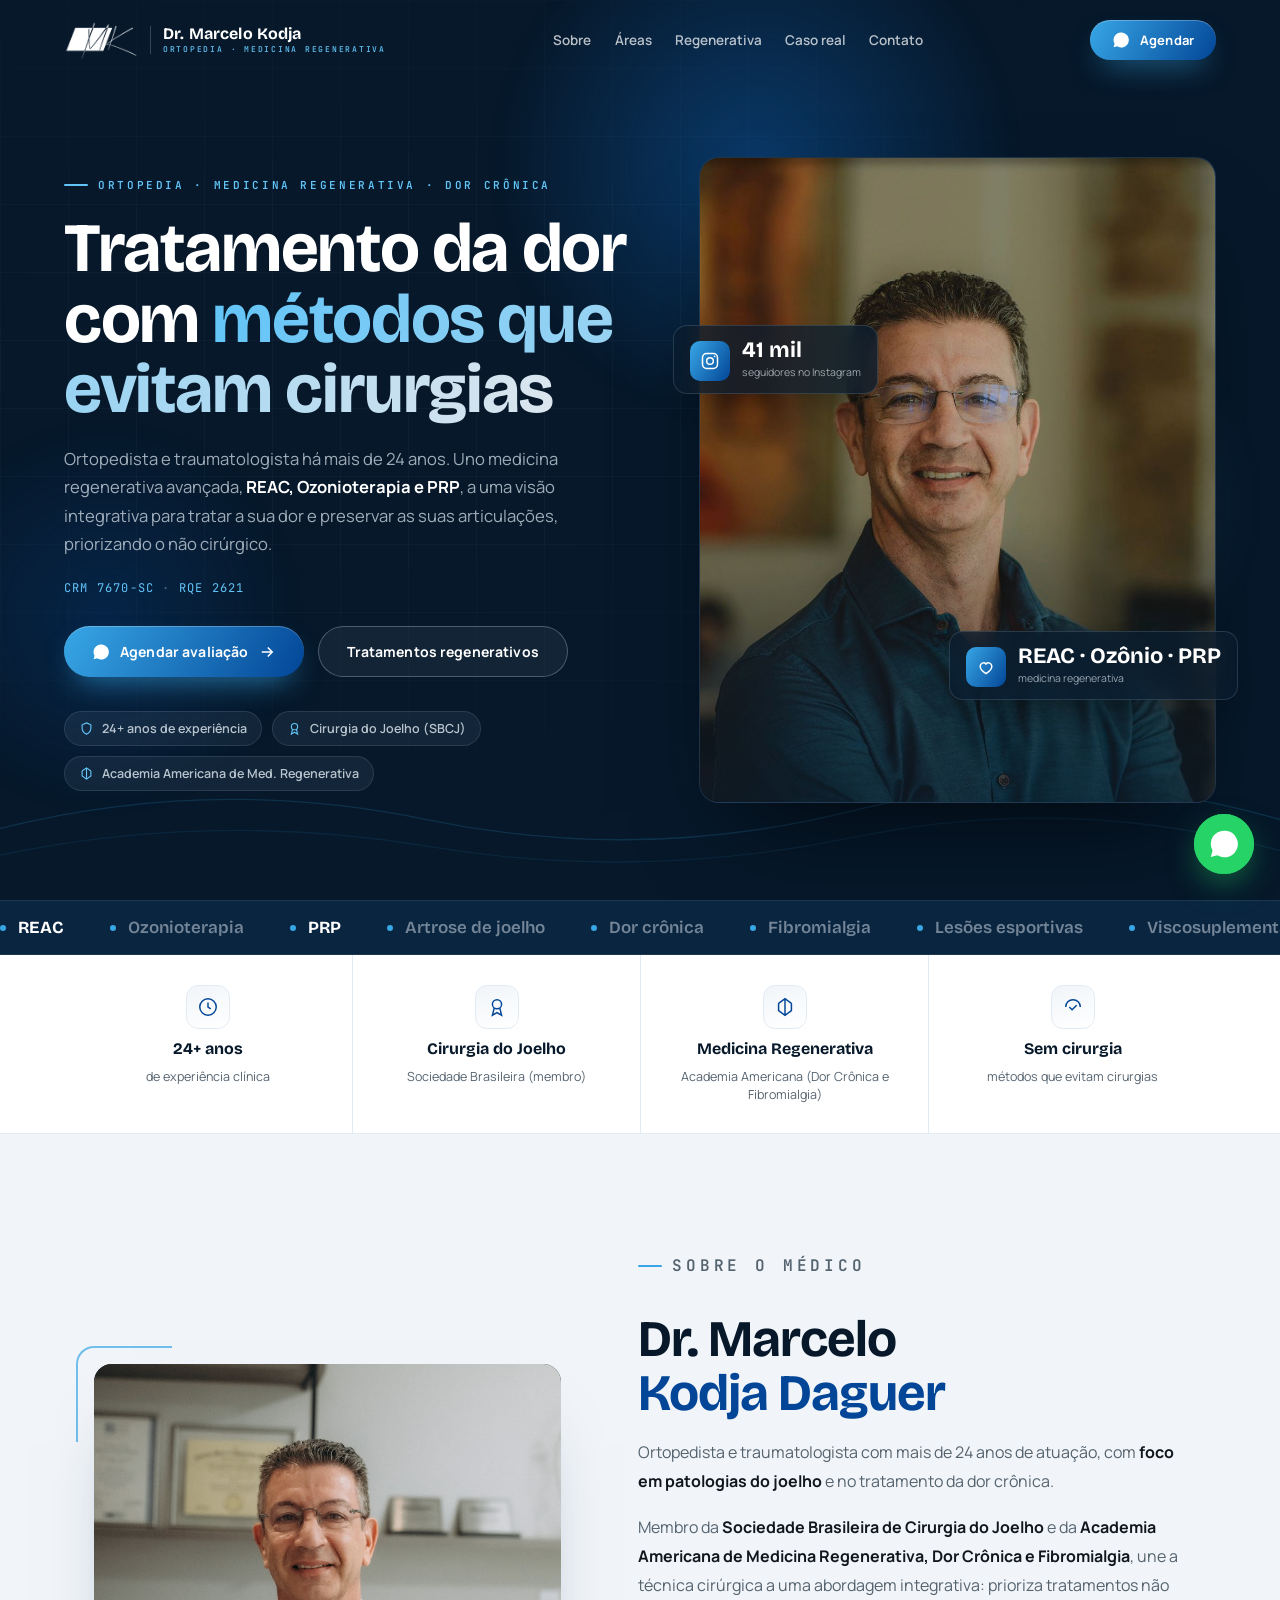
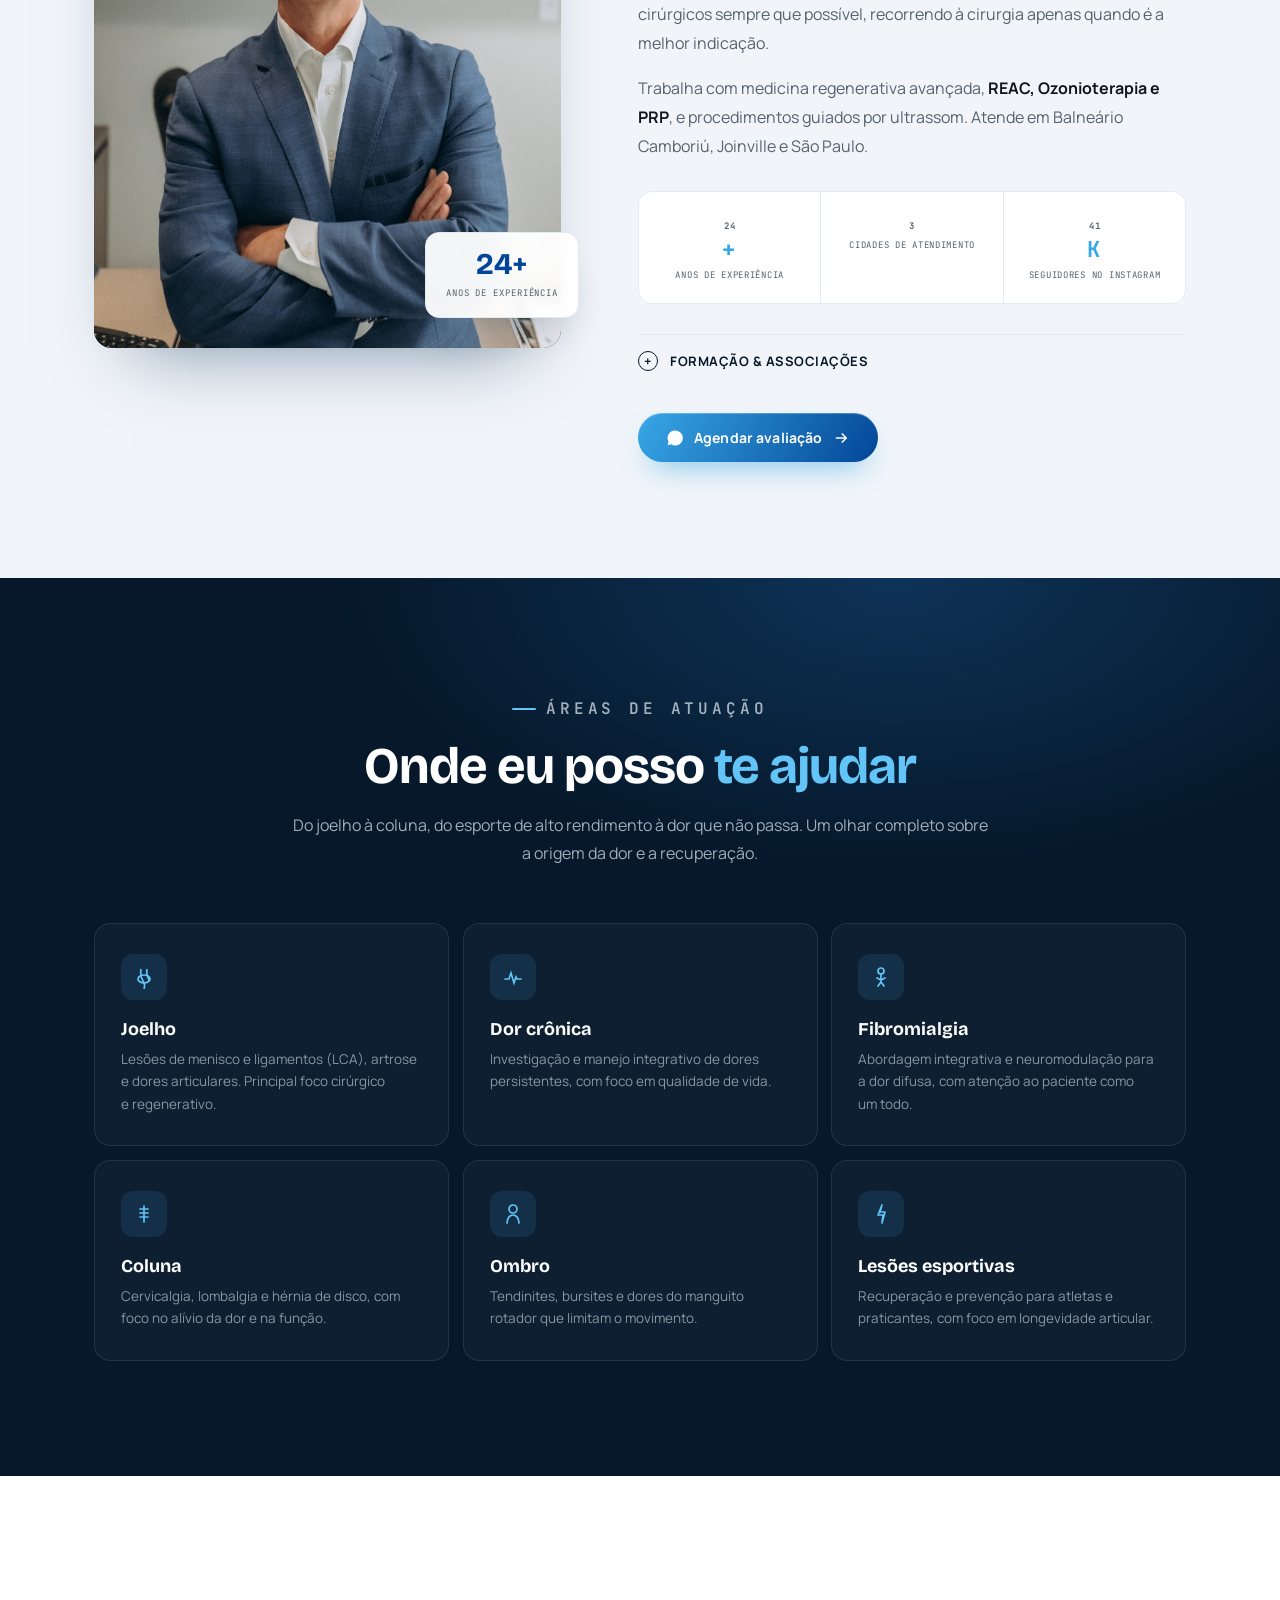
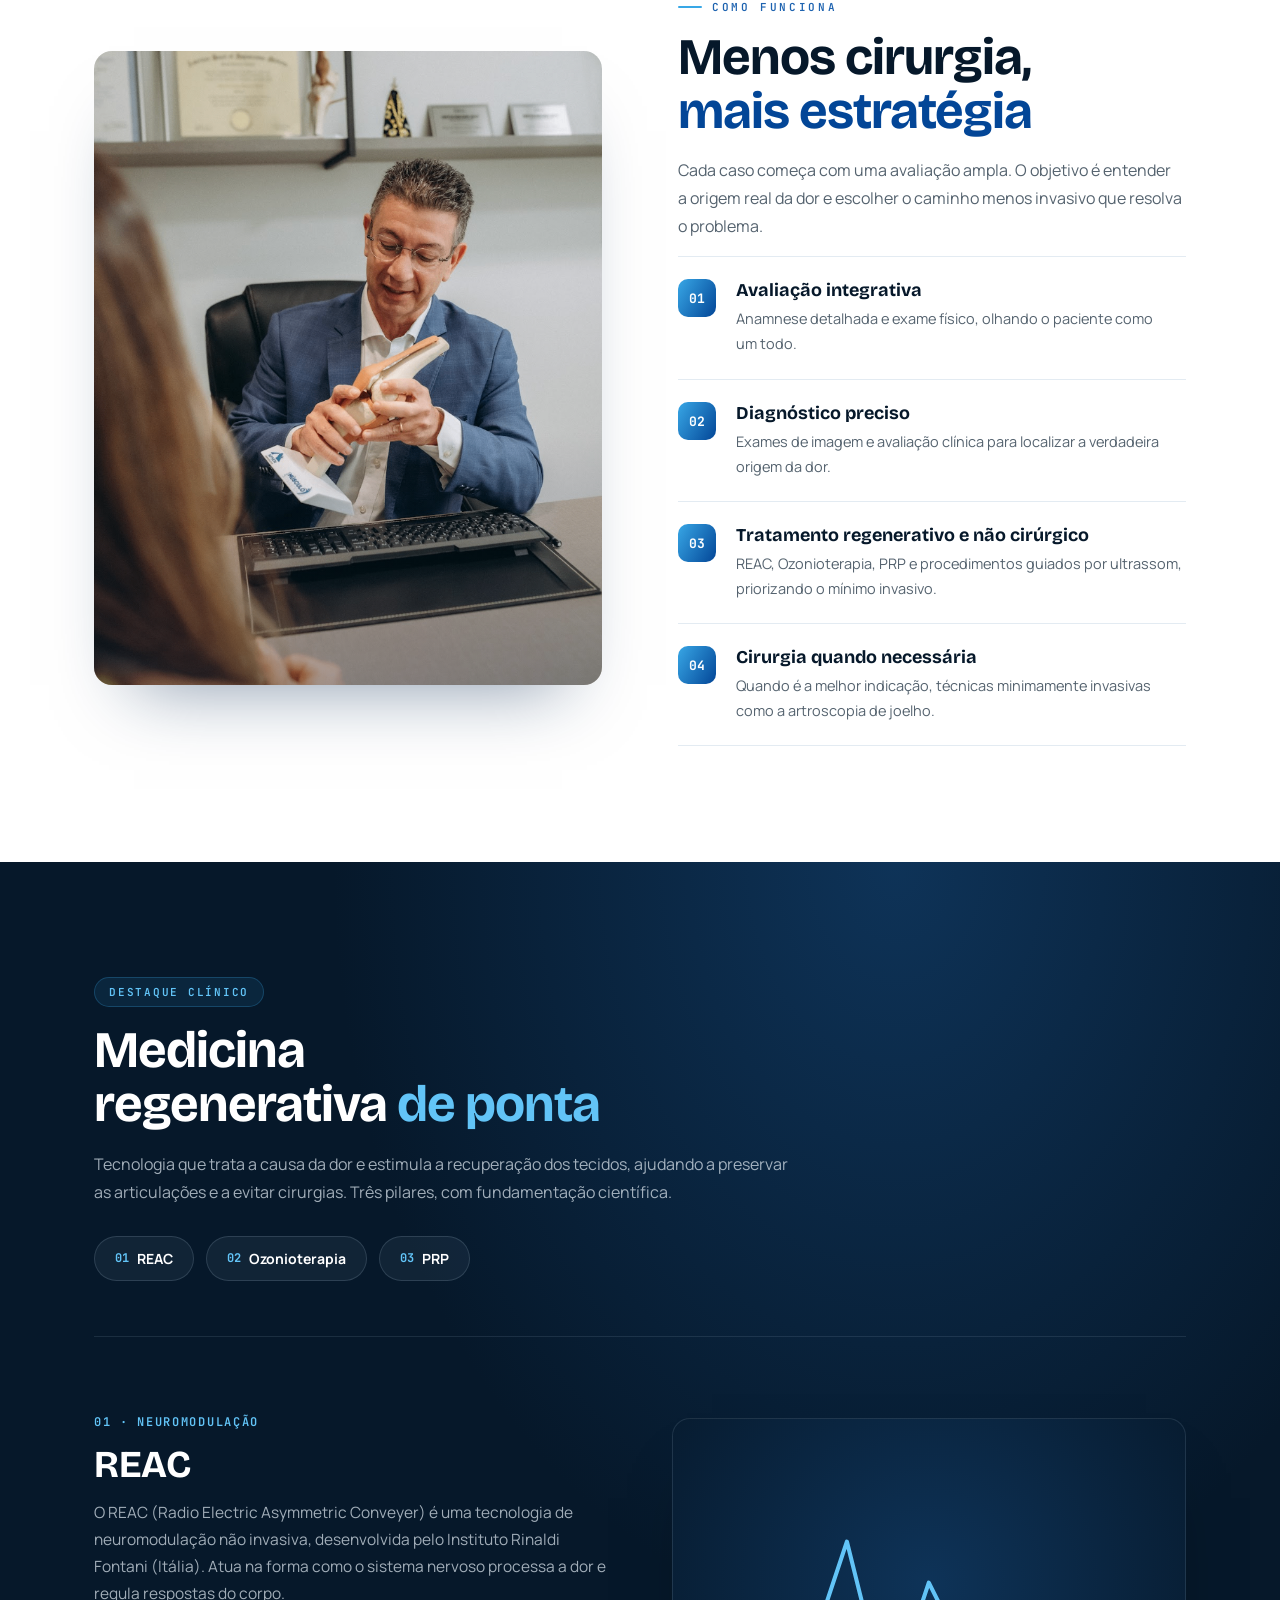
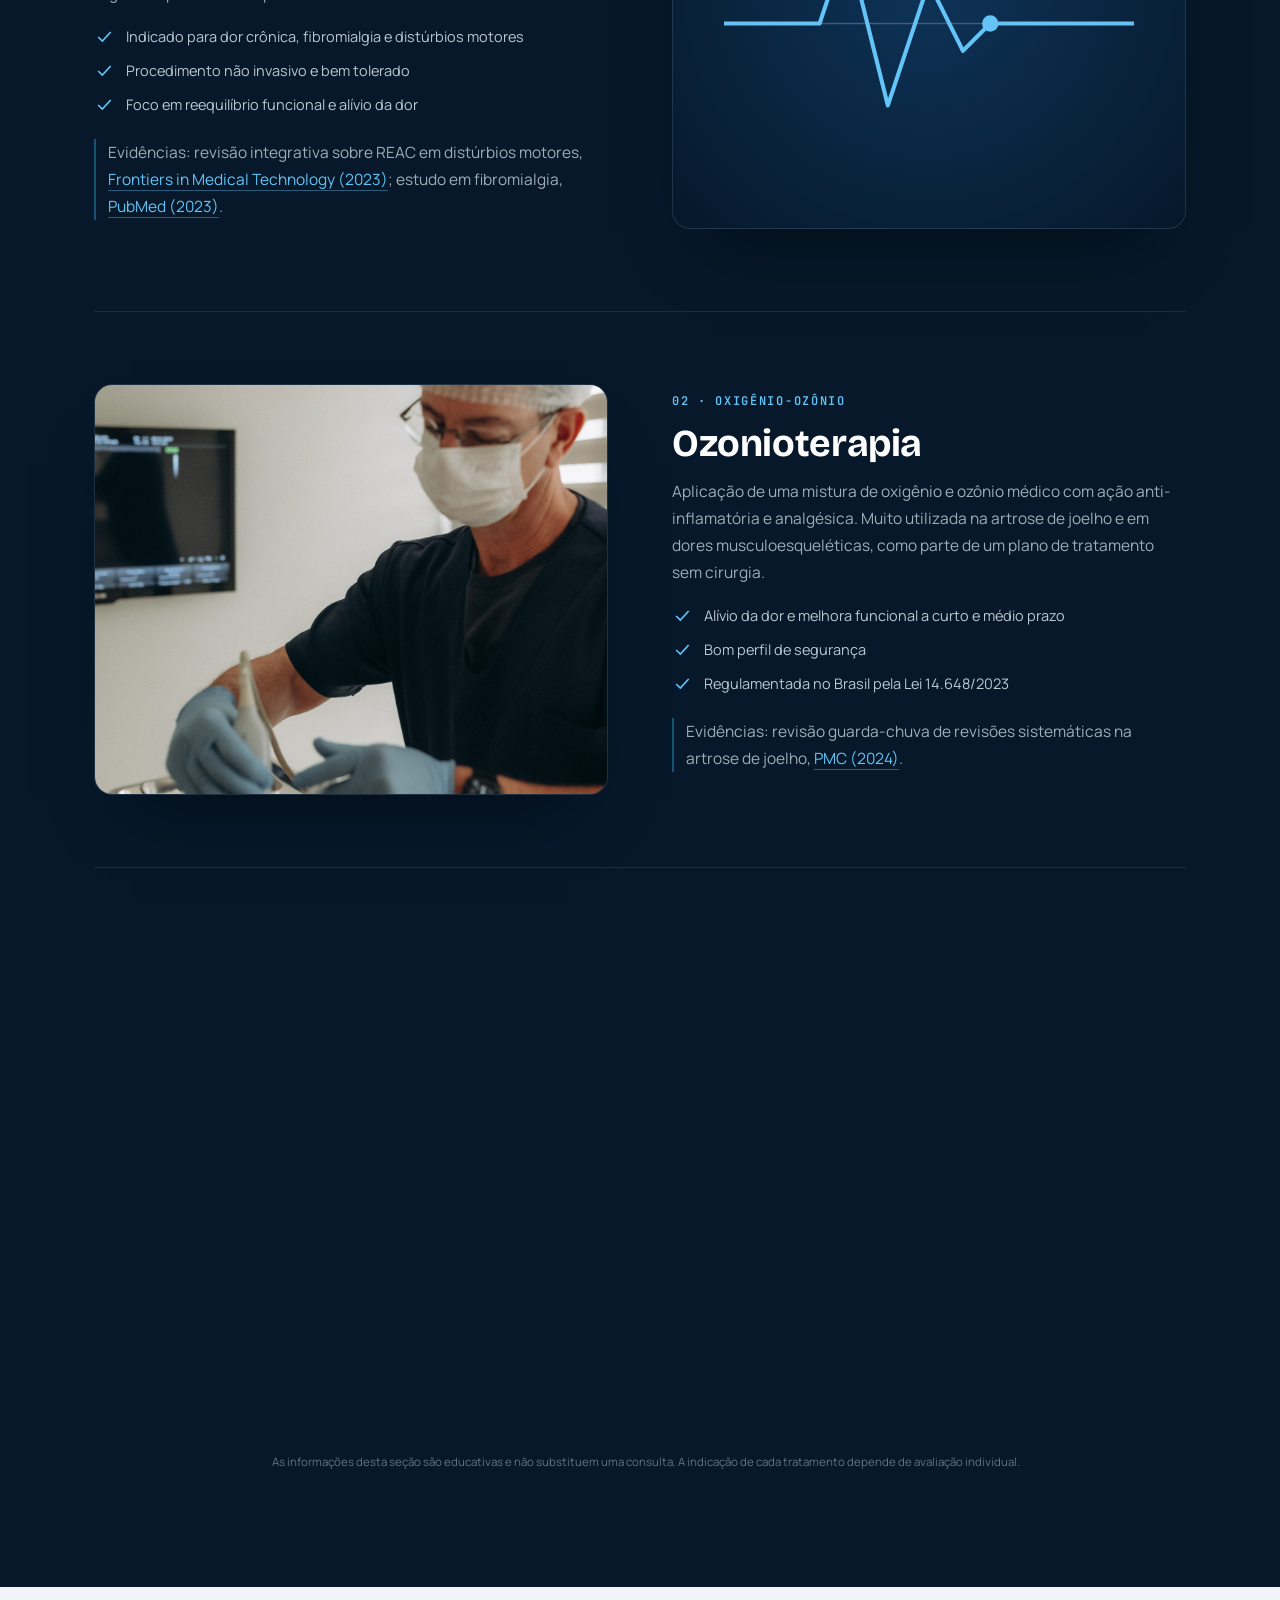
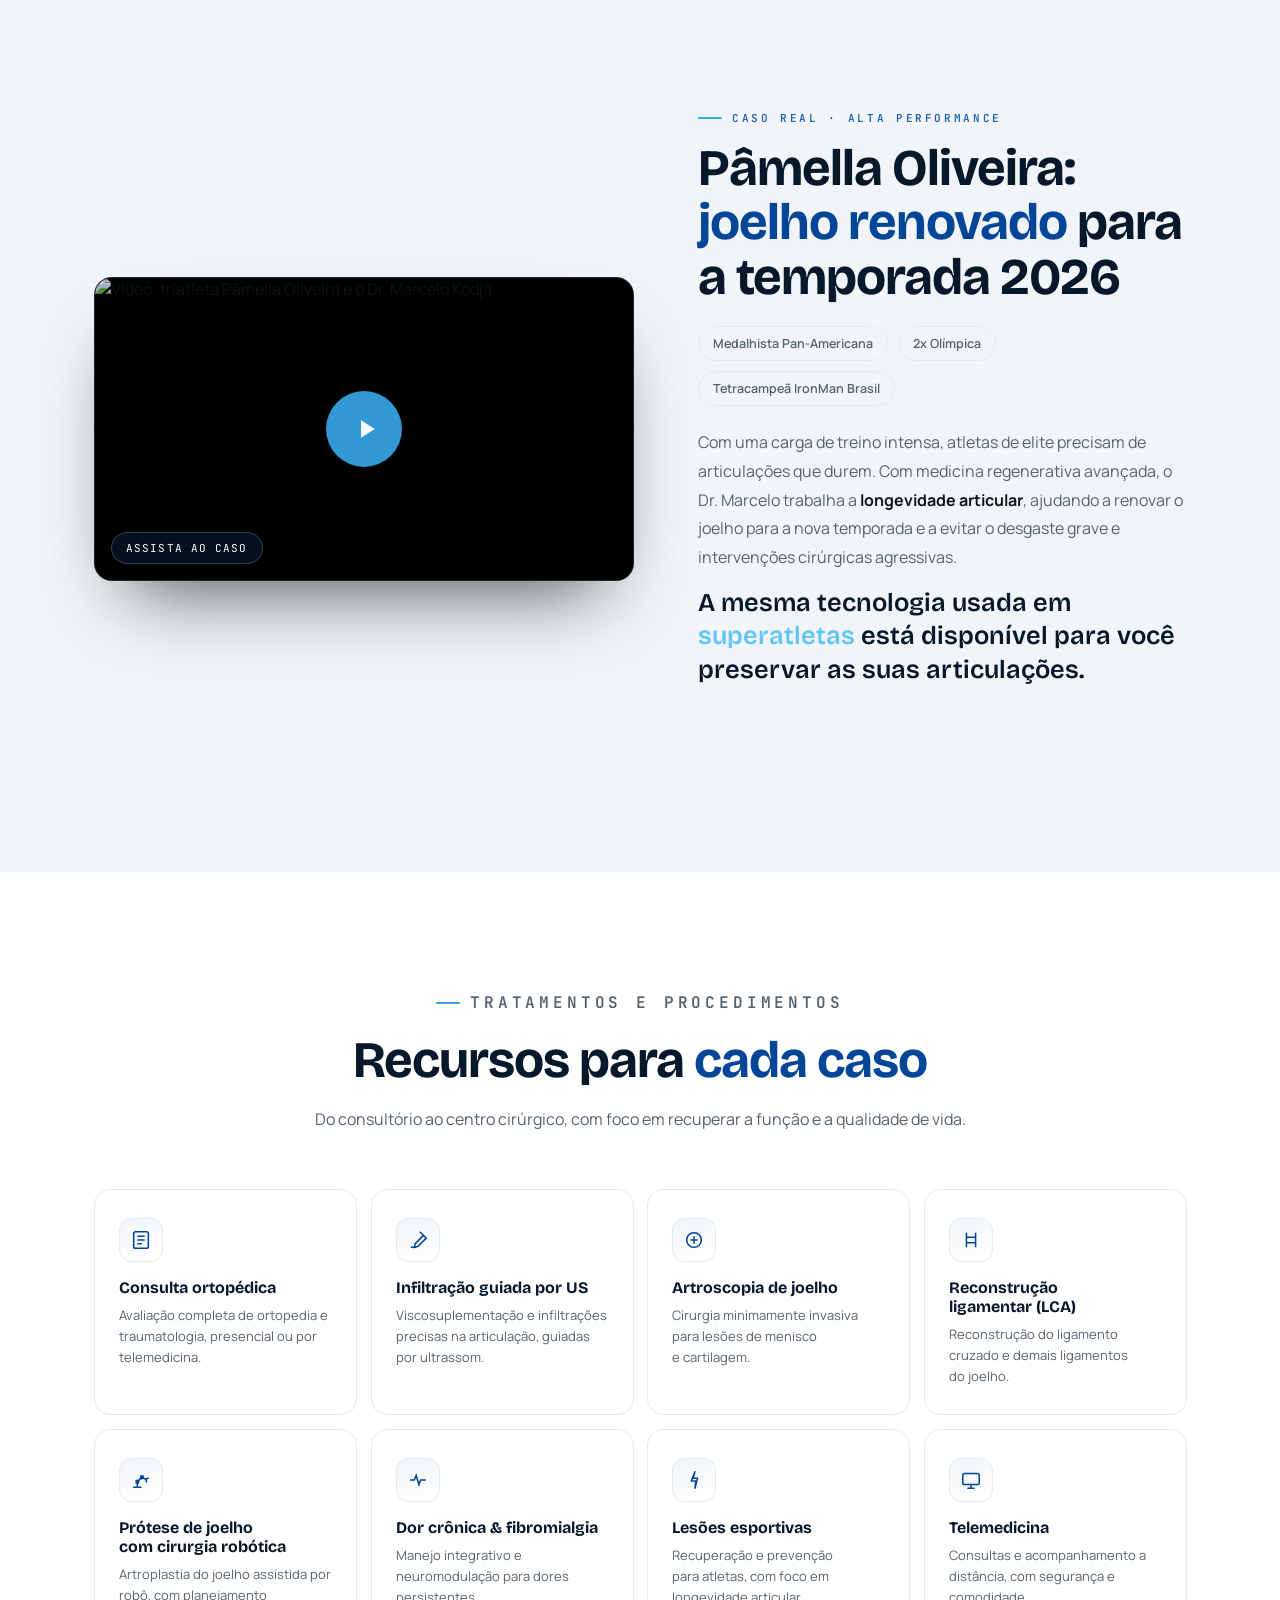
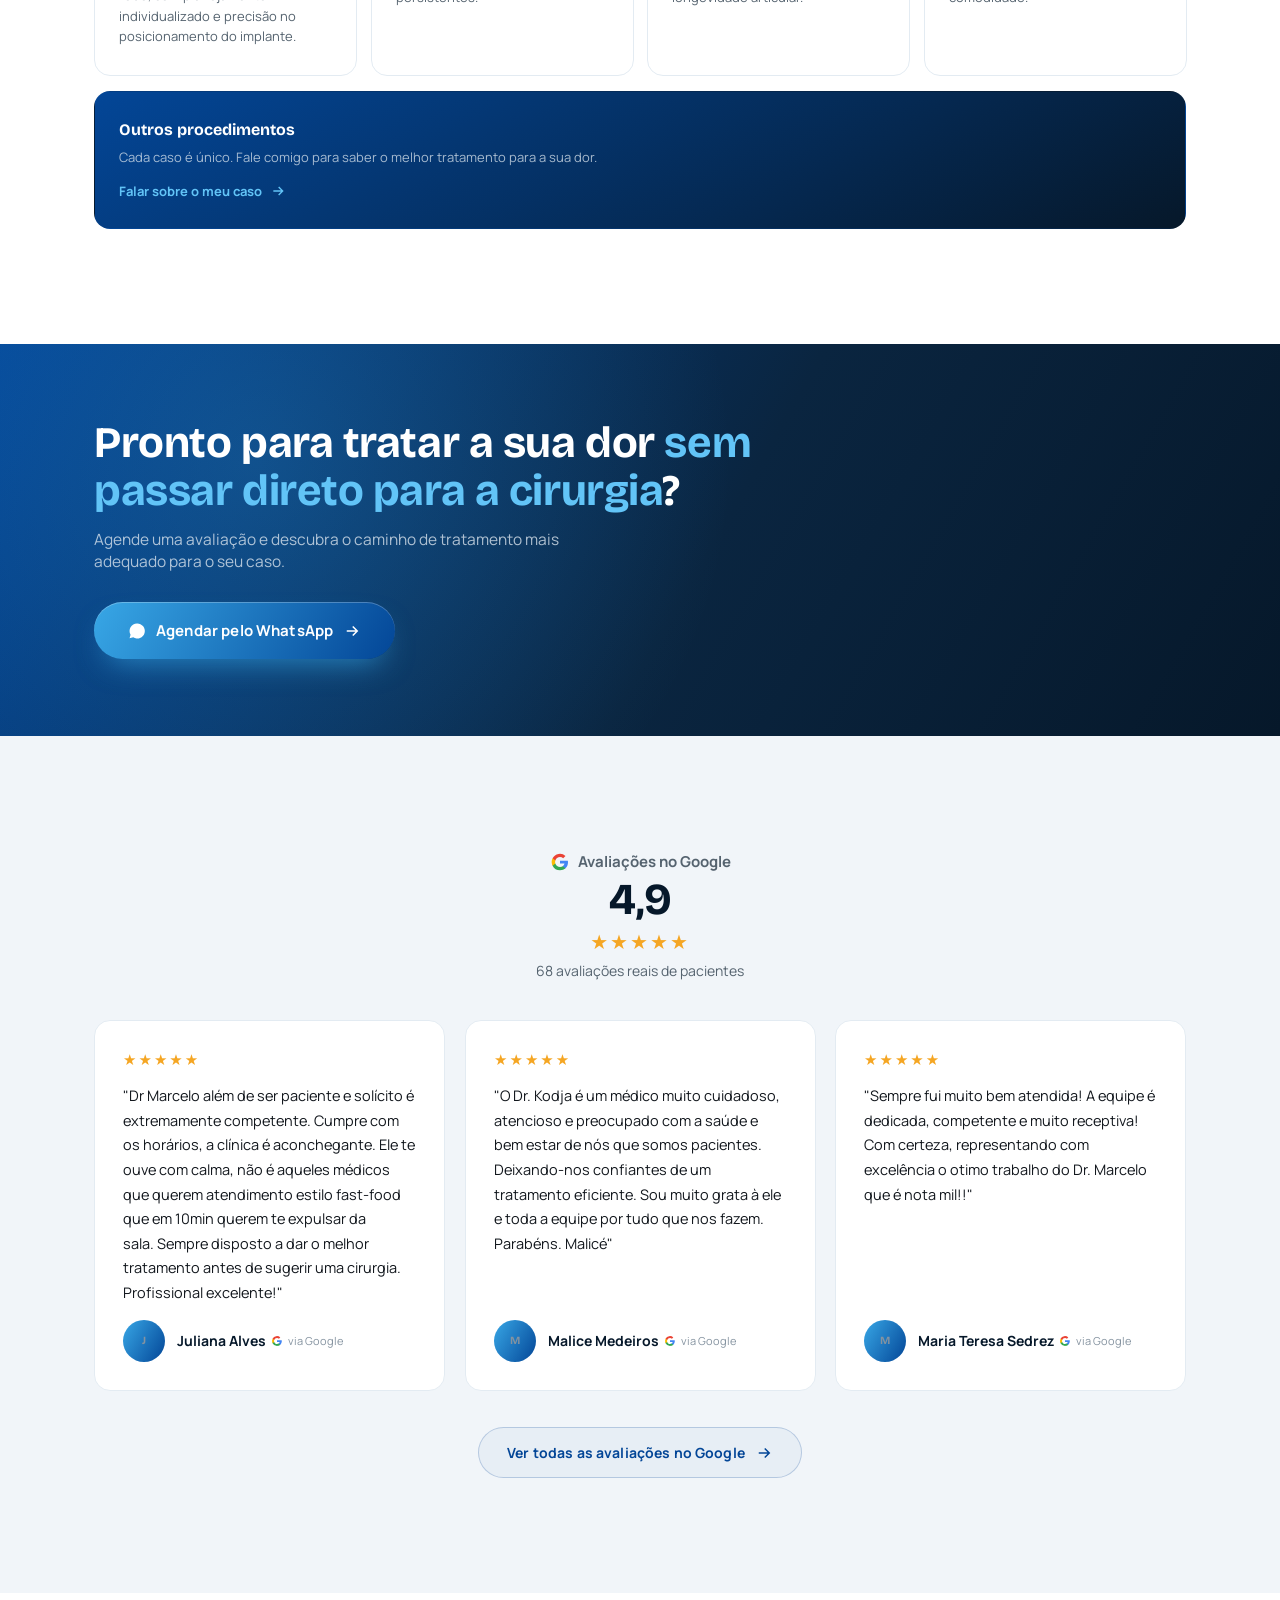
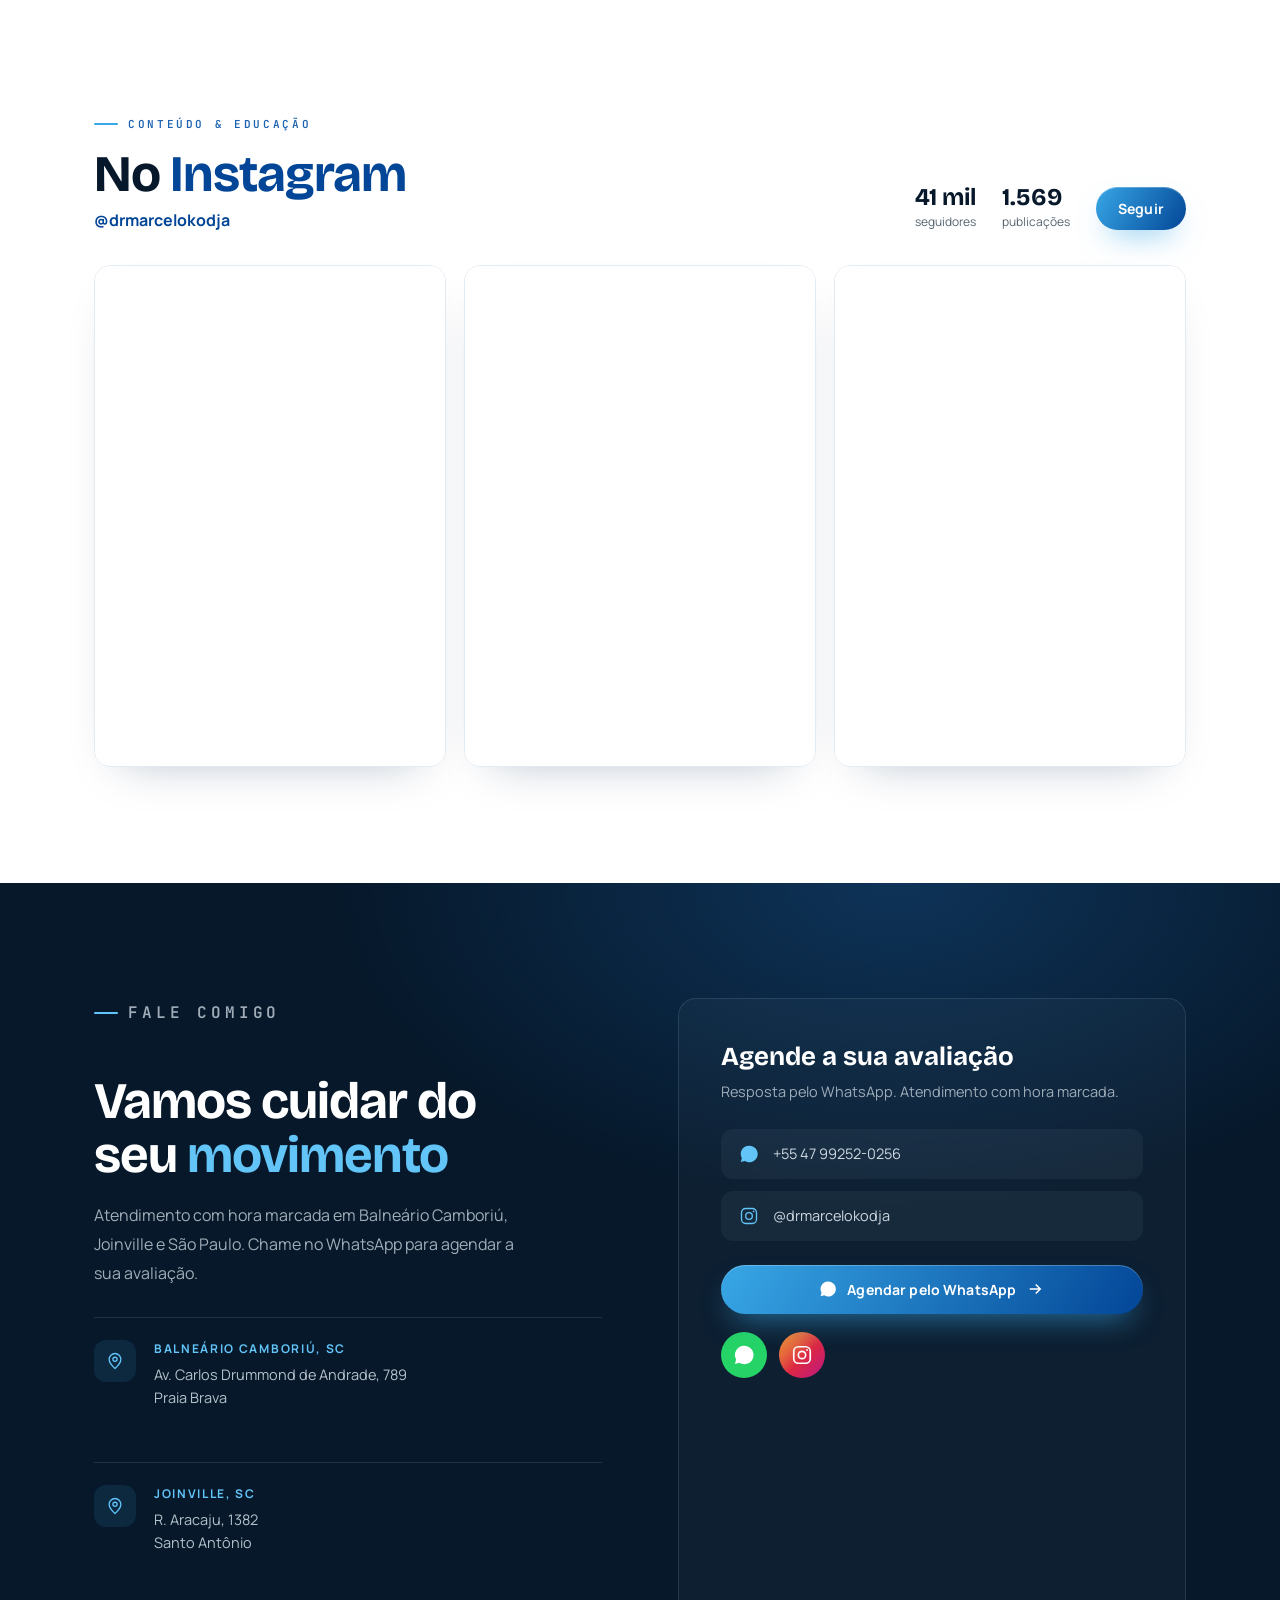
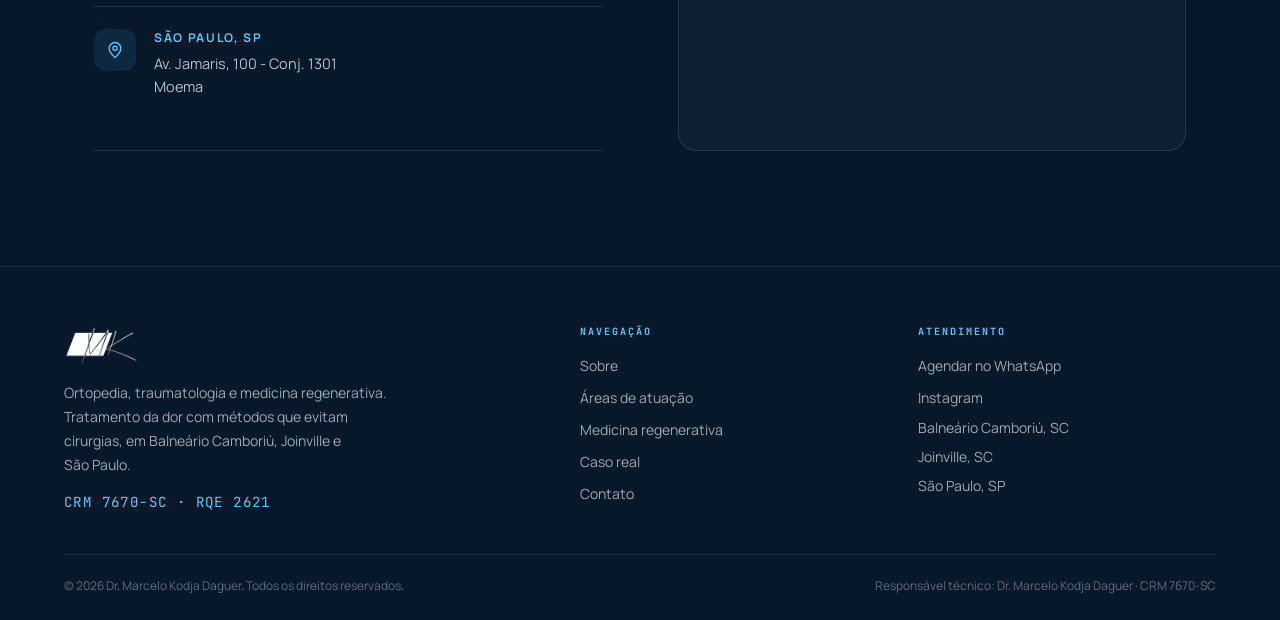
==== commit 6b2ba000: "Site Dr. Marcelo Kodja: cirurgia robótica para prótese de joelho e remoção do telefone fixo Co-Autho" ====
--- a/prototipo/index.html
+++ b/prototipo/index.html
@@ -352,6 +352,7 @@
         <article class="mk-proc reveal-s"><span class="mk-proc__ic"><svg viewBox="0 0 24 24" fill="none" stroke="currentColor" stroke-width="1.7"><path d="M14 3l7 7-9 9-4 1 1-4 9-9"/><path d="M4 20h6"/></svg></span><h3>Infiltração guiada por US</h3><p>Viscosuplementação e infiltrações precisas na articulação, guiadas por ultrassom.</p></article>
         <article class="mk-proc reveal-s"><span class="mk-proc__ic"><svg viewBox="0 0 24 24" fill="none" stroke="currentColor" stroke-width="1.7"><circle cx="12" cy="12" r="8"/><path d="M12 8v8M8 12h8"/></svg></span><h3>Artroscopia de joelho</h3><p>Cirurgia minimamente invasiva para lesões de menisco e cartilagem.</p></article>
         <article class="mk-proc reveal-s"><span class="mk-proc__ic"><svg viewBox="0 0 24 24" fill="none" stroke="currentColor" stroke-width="1.7"><path d="M7 4v16M17 4v16M7 9h10M7 15h10"/></svg></span><h3>Reconstrução ligamentar (LCA)</h3><p>Reconstrução do ligamento cruzado e demais ligamentos do joelho.</p></article>
+        <article class="mk-proc reveal-s"><span class="mk-proc__ic"><svg viewBox="0 0 24 24" fill="none" stroke="currentColor" stroke-width="1.7" stroke-linecap="round" stroke-linejoin="round"><path d="M4 20h8M8 20v-6l5-5 4 2"/><circle cx="8" cy="14" r="1.6"/><circle cx="13" cy="9" r="1.6"/><path d="M17 11l3-1M17 11l1 3"/></svg></span><h3>Prótese de joelho com cirurgia robótica</h3><p>Artroplastia do joelho assistida por robô, com planejamento individualizado e precisão no posicionamento do implante.</p></article>
         <article class="mk-proc reveal-s"><span class="mk-proc__ic"><svg viewBox="0 0 24 24" fill="none" stroke="currentColor" stroke-width="1.7" stroke-linecap="round"><path d="M4 12h4l2-5 3 10 2-5h5"/></svg></span><h3>Dor crônica &amp; fibromialgia</h3><p>Manejo integrativo e neuromodulação para dores persistentes.</p></article>
         <article class="mk-proc reveal-s"><span class="mk-proc__ic"><svg viewBox="0 0 24 24" fill="none" stroke="currentColor" stroke-width="1.7" stroke-linecap="round" stroke-linejoin="round"><path d="M13 3l-2 7h5l-3 11 1-8H9z"/></svg></span><h3>Lesões esportivas</h3><p>Recuperação e prevenção para atletas, com foco em longevidade articular.</p></article>
         <article class="mk-proc reveal-s"><span class="mk-proc__ic"><svg viewBox="0 0 24 24" fill="none" stroke="currentColor" stroke-width="1.7"><rect x="3" y="5" width="18" height="12" rx="2"/><path d="M8 21h8M12 17v4"/></svg></span><h3>Telemedicina</h3><p>Consultas e acompanhamento a distância, com segurança e comodidade.</p></article>
@@ -481,7 +482,6 @@
             <svg viewBox="0 0 24 24" fill="currentColor"><path d="M17.5 14.4c-.3-.1-1.7-.9-2-1-.3-.1-.5-.1-.6.1-.2.3-.7.9-.9 1.1-.2.2-.3.2-.6.1-1.5-.7-2.4-1.3-3.4-3-.3-.4.3-.4.7-1.3.1-.2 0-.4 0-.5 0-.1-.6-1.5-.9-2.1-.2-.5-.4-.4-.6-.5h-.5c-.2 0-.5.1-.7.3-.3.3-1 1-1 2.5s1.1 2.9 1.2 3c.1.2 2.1 3.3 5.2 4.6.7.3 1.3.5 1.7.6.7.2 1.4.2 1.9.1.6-.1 1.7-.7 1.9-1.4.2-.7.2-1.2.2-1.4-.1-.1-.3-.2-.6-.3M12 2a10 10 0 0 0-8.6 15l-1.3 4.7L7 20.4A10 10 0 1 0 12 2Z"/></svg>
             <span>+55 47 99252-0256</span>
           </a>
-          <a href="tel:+554733676217"><svg viewBox="0 0 24 24" fill="none" stroke="currentColor" stroke-width="1.6"><path d="M5 4h4l2 5-3 2a12 12 0 0 0 5 5l2-3 5 2v4a2 2 0 0 1-2 2A16 16 0 0 1 3 6a2 2 0 0 1 2-2Z"/></svg><span>(47) 3367-6217</span></a>
           <a href="https://www.instagram.com/drmarcelokodja/" target="_blank" rel="noopener"><svg viewBox="0 0 24 24" fill="none" stroke="currentColor" stroke-width="1.6"><rect x="3" y="3" width="18" height="18" rx="5"/><circle cx="12" cy="12" r="4"/><circle cx="17.5" cy="6.5" r="1" fill="currentColor" stroke="none"/></svg><span>@drmarcelokodja</span></a>
         </div>
 
--- a/prototipo/css/style.css
+++ b/prototipo/css/style.css
@@ -315,7 +315,7 @@
 #mk-site .mk-proc:hover .mk-proc__ic svg { color: #fff; }
 #mk-site .mk-proc h3 { font-family: var(--f-display); font-size: 16px; font-weight: 700; color: var(--azul-abismo); margin-bottom: 8px; }
 #mk-site .mk-proc p { font-size: 13px; line-height: 1.6; color: var(--cinza); }
-#mk-site .mk-proc--cta { background: linear-gradient(150deg, var(--azul-marca), var(--azul-abismo)); border-color: transparent; display: flex; flex-direction: column; justify-content: center; }
+#mk-site .mk-proc--cta { background: linear-gradient(150deg, var(--azul-marca), var(--azul-abismo)); border-color: transparent; grid-column: 1 / -1; display: flex; flex-direction: column; justify-content: center; }
 #mk-site .mk-proc--cta h3, #mk-site .mk-proc--cta p { color: #fff; }
 #mk-site .mk-proc--cta p { color: rgba(220,230,238,.75); margin-bottom: 14px; }
 #mk-site .mk-proc--cta a { display: inline-flex; align-items: center; gap: 8px; font-size: 13px; font-weight: 700; color: var(--azul-eletrico); }
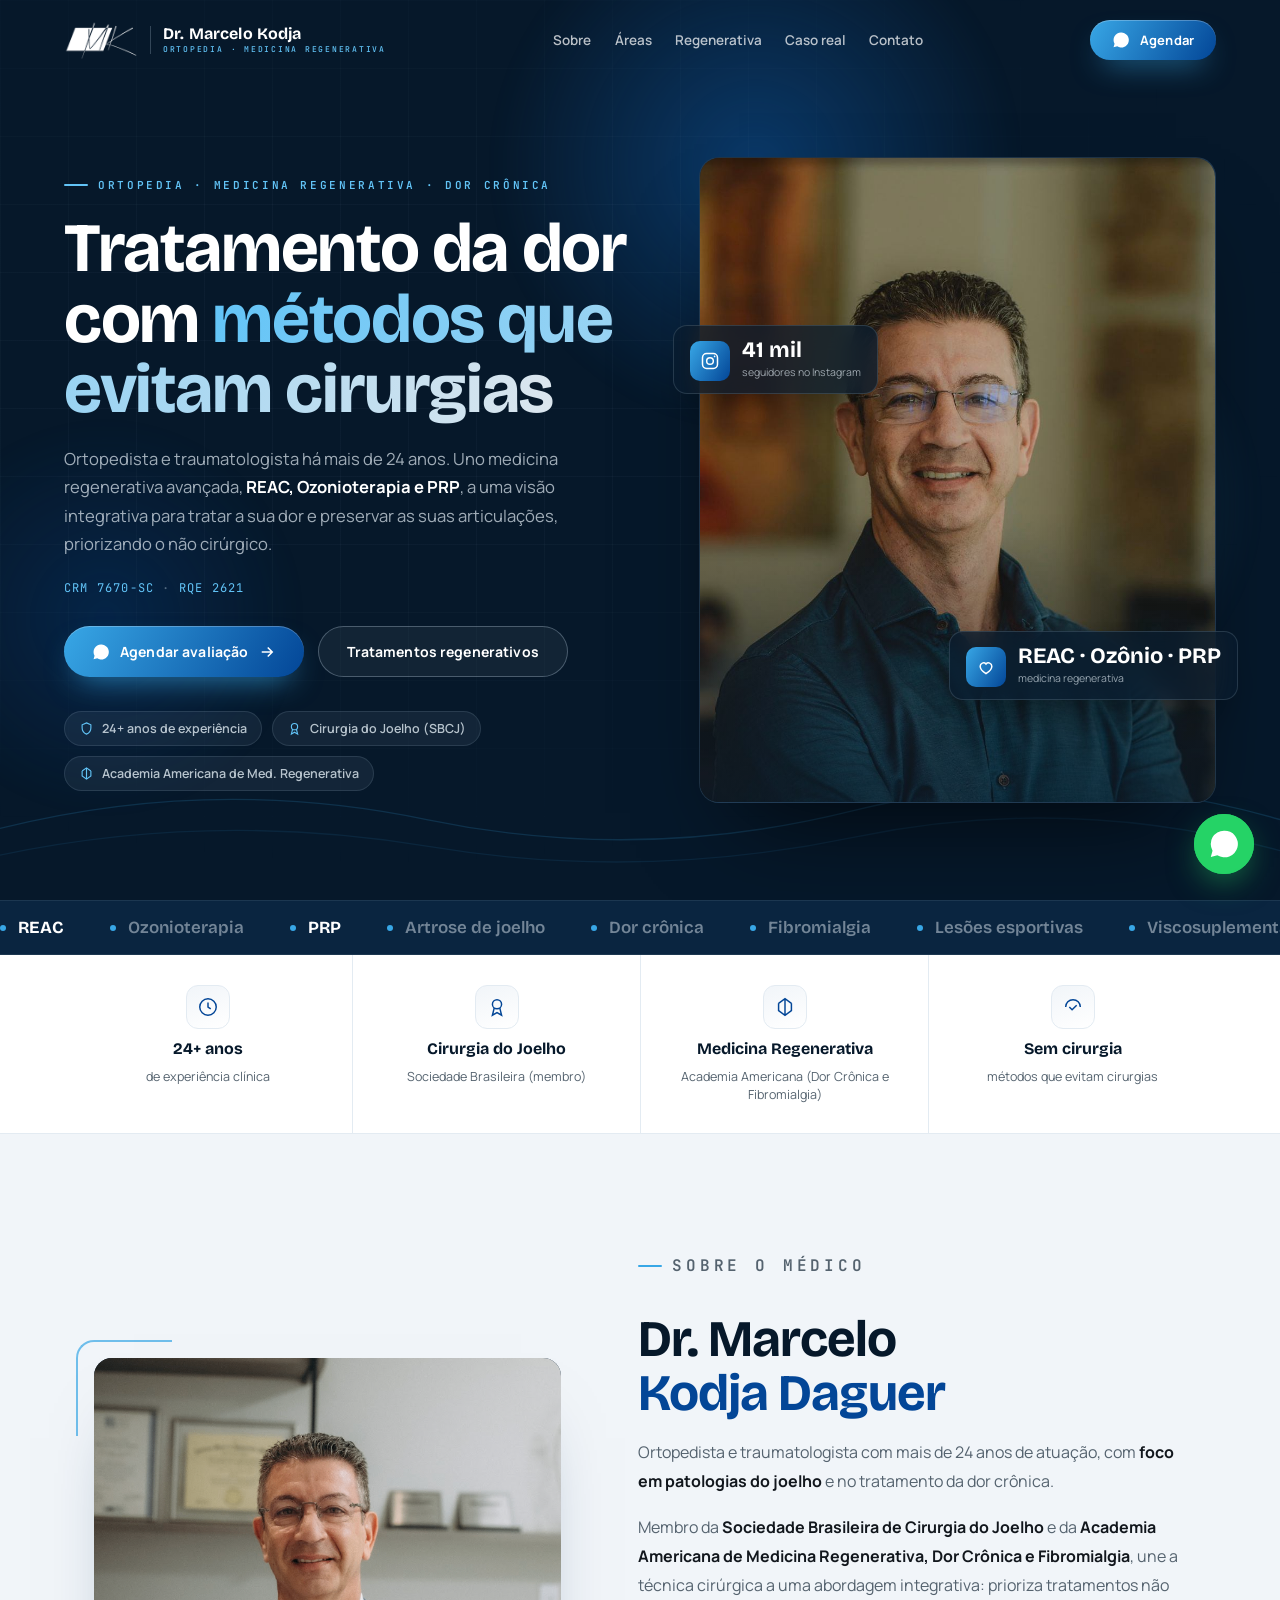
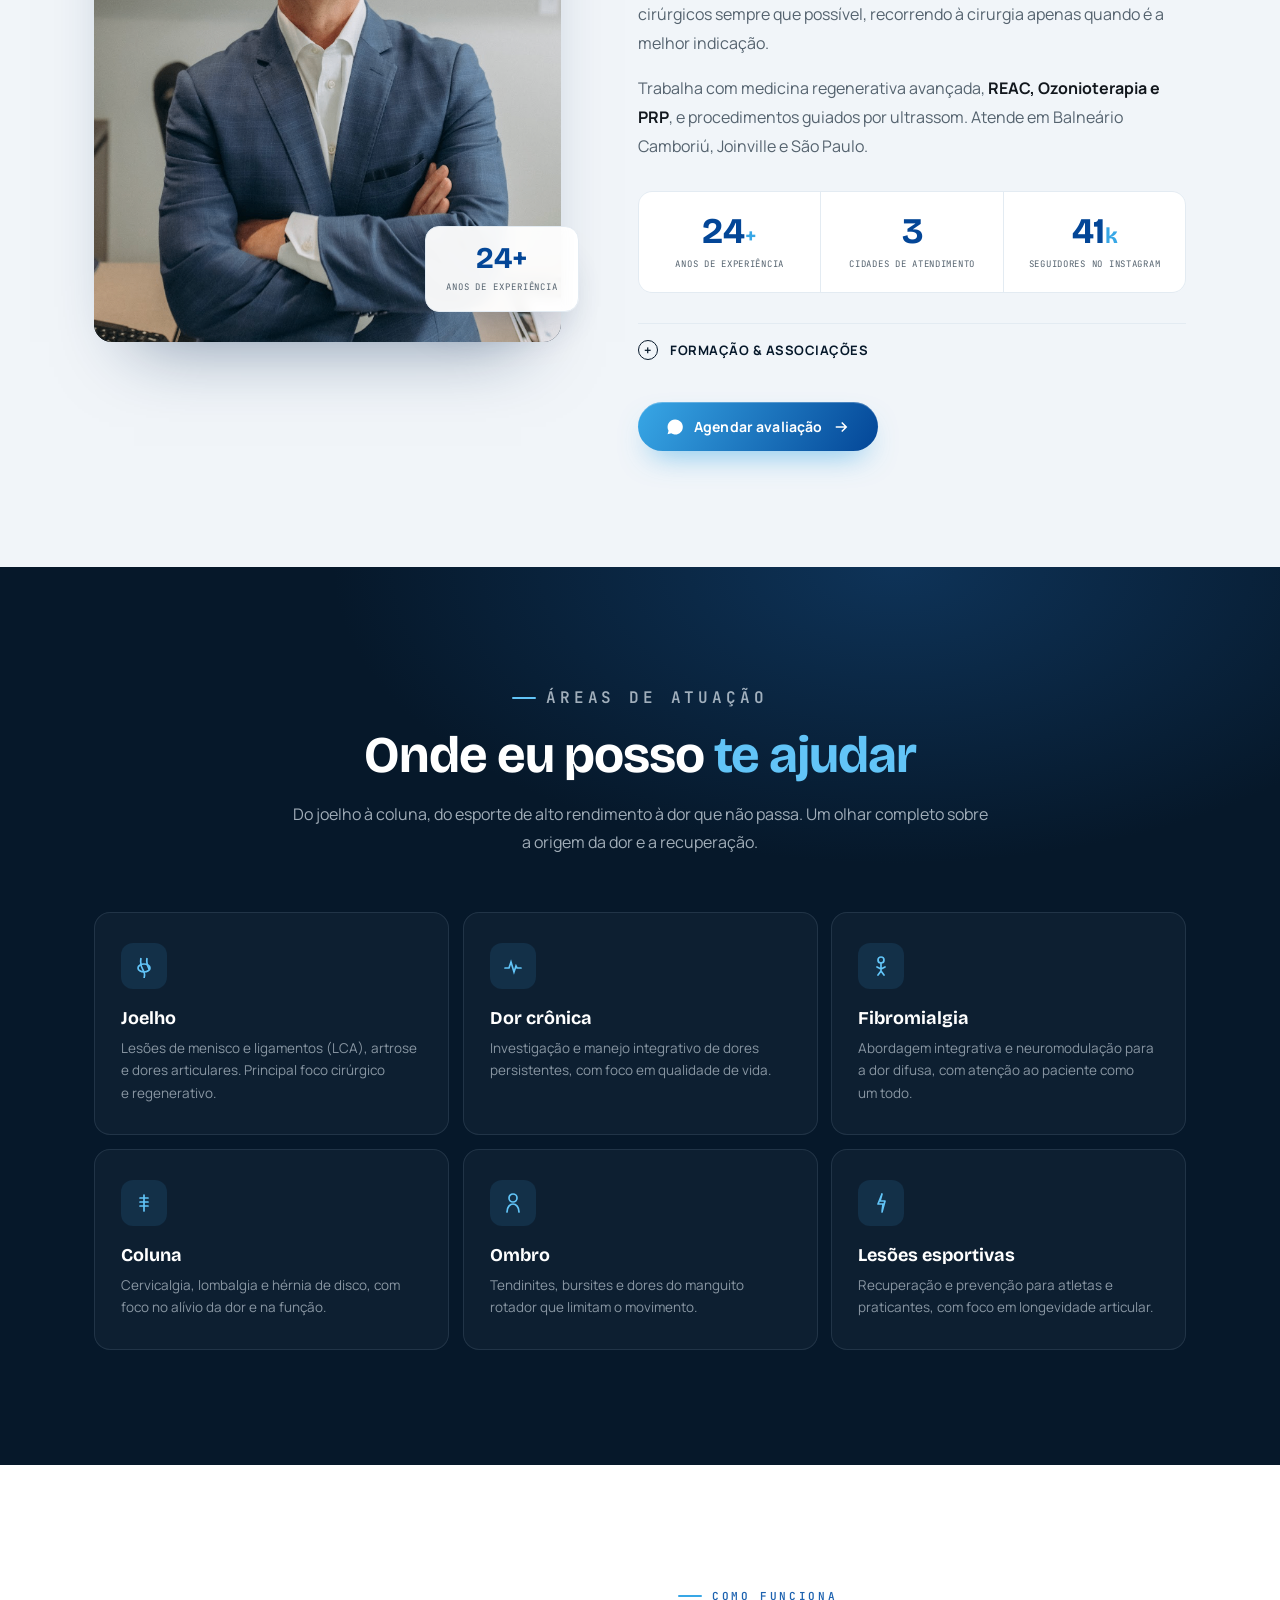
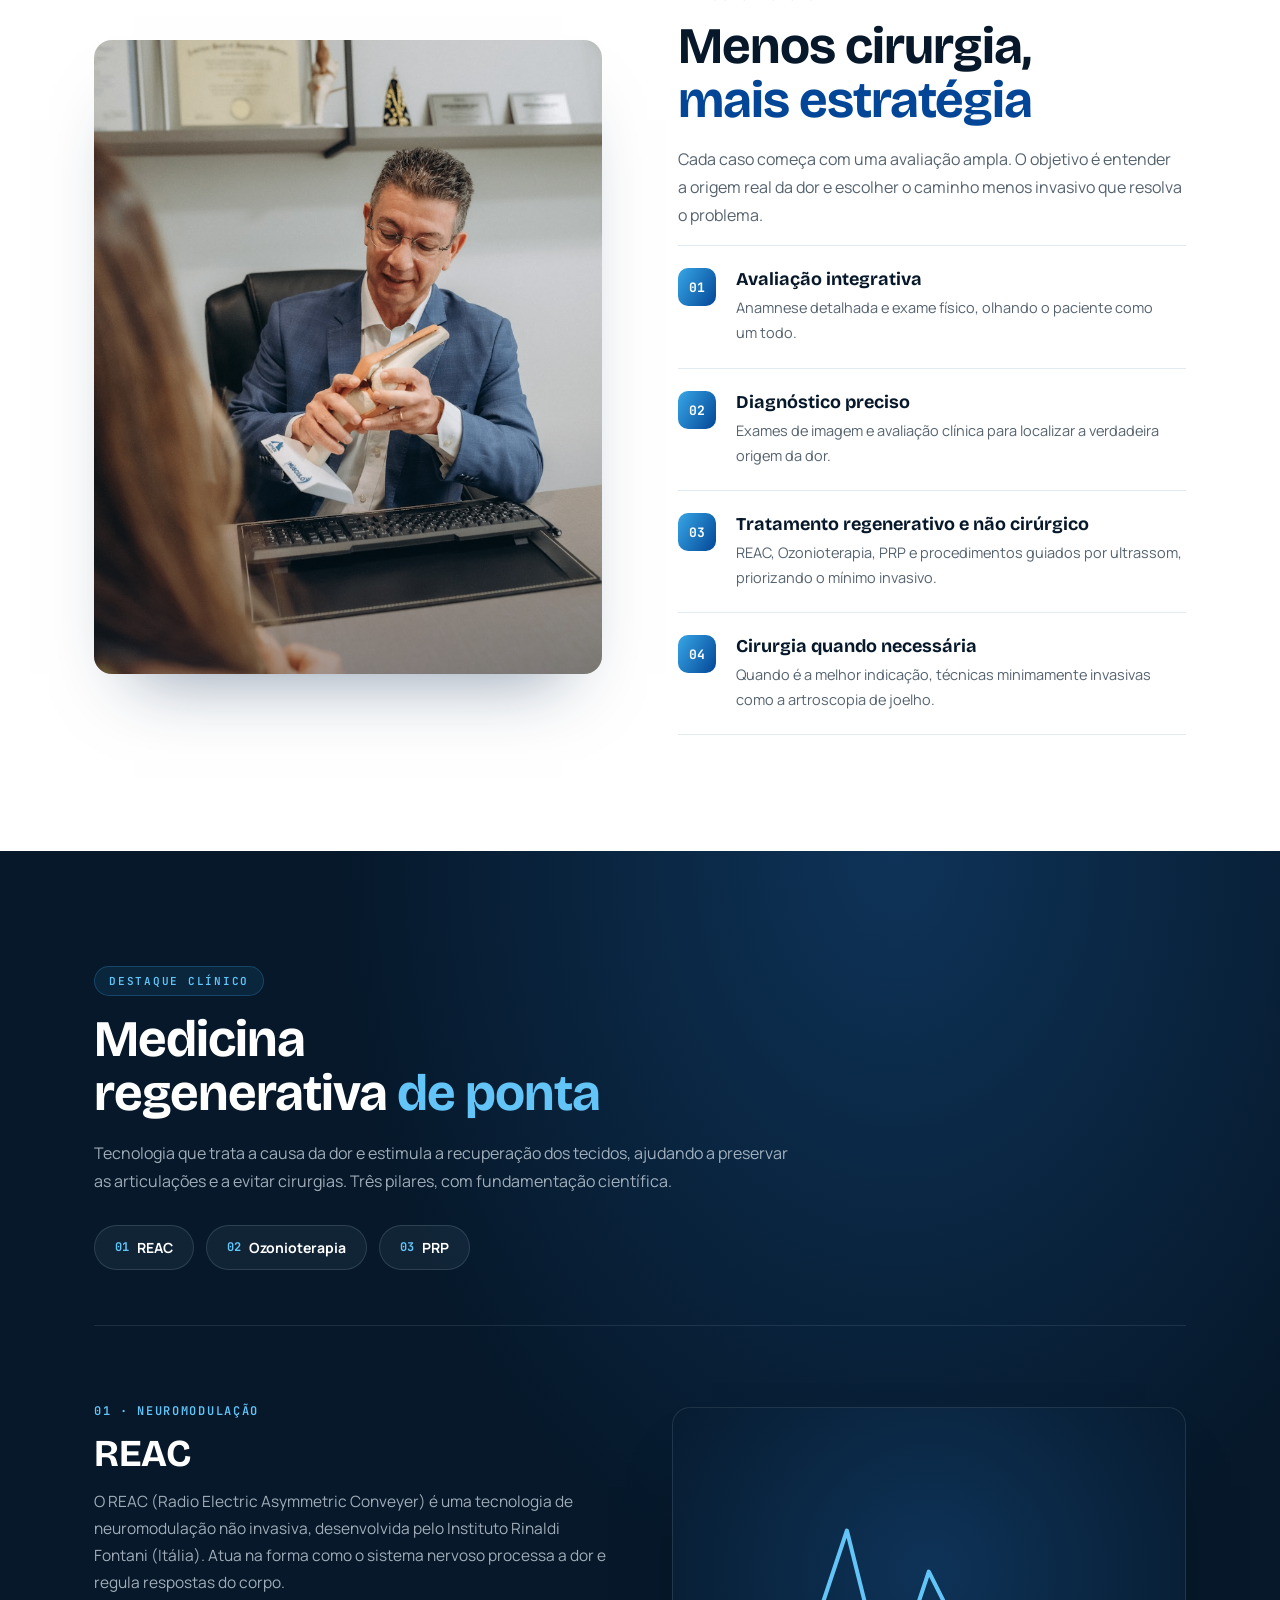
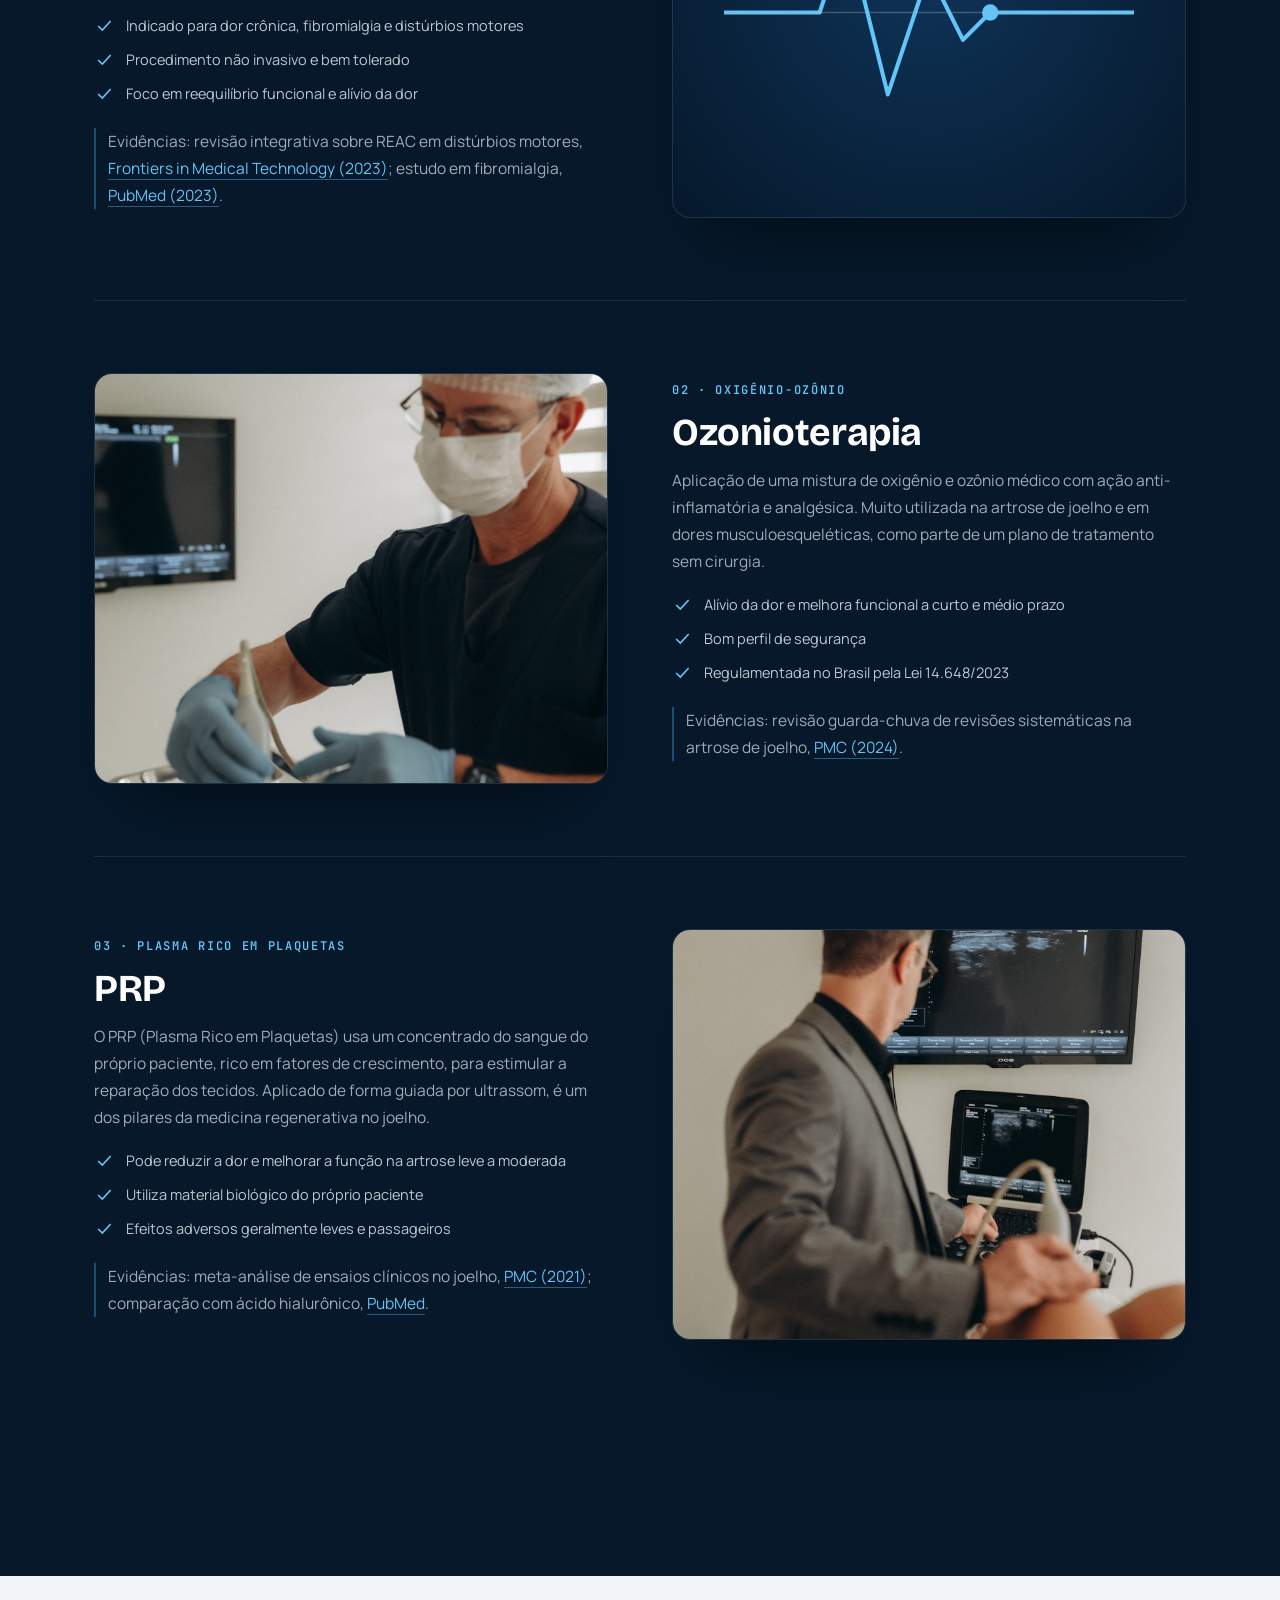
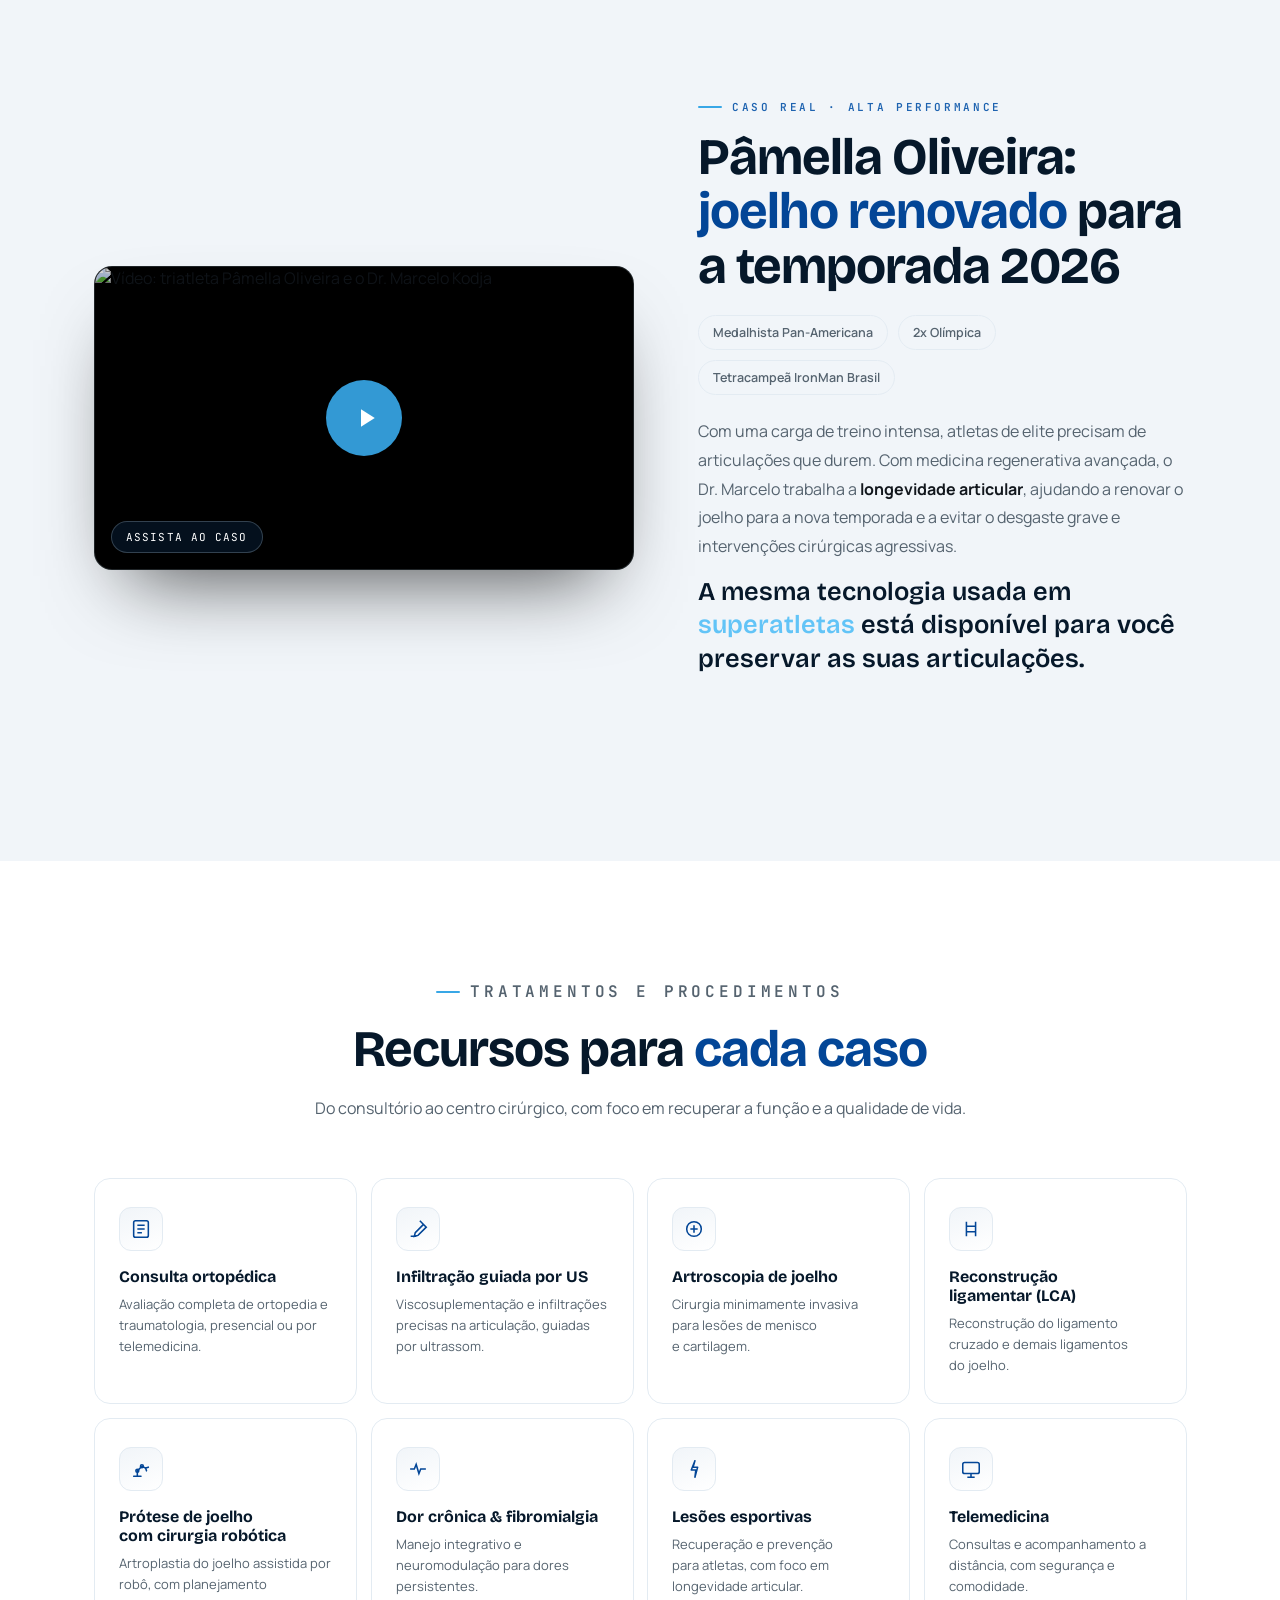
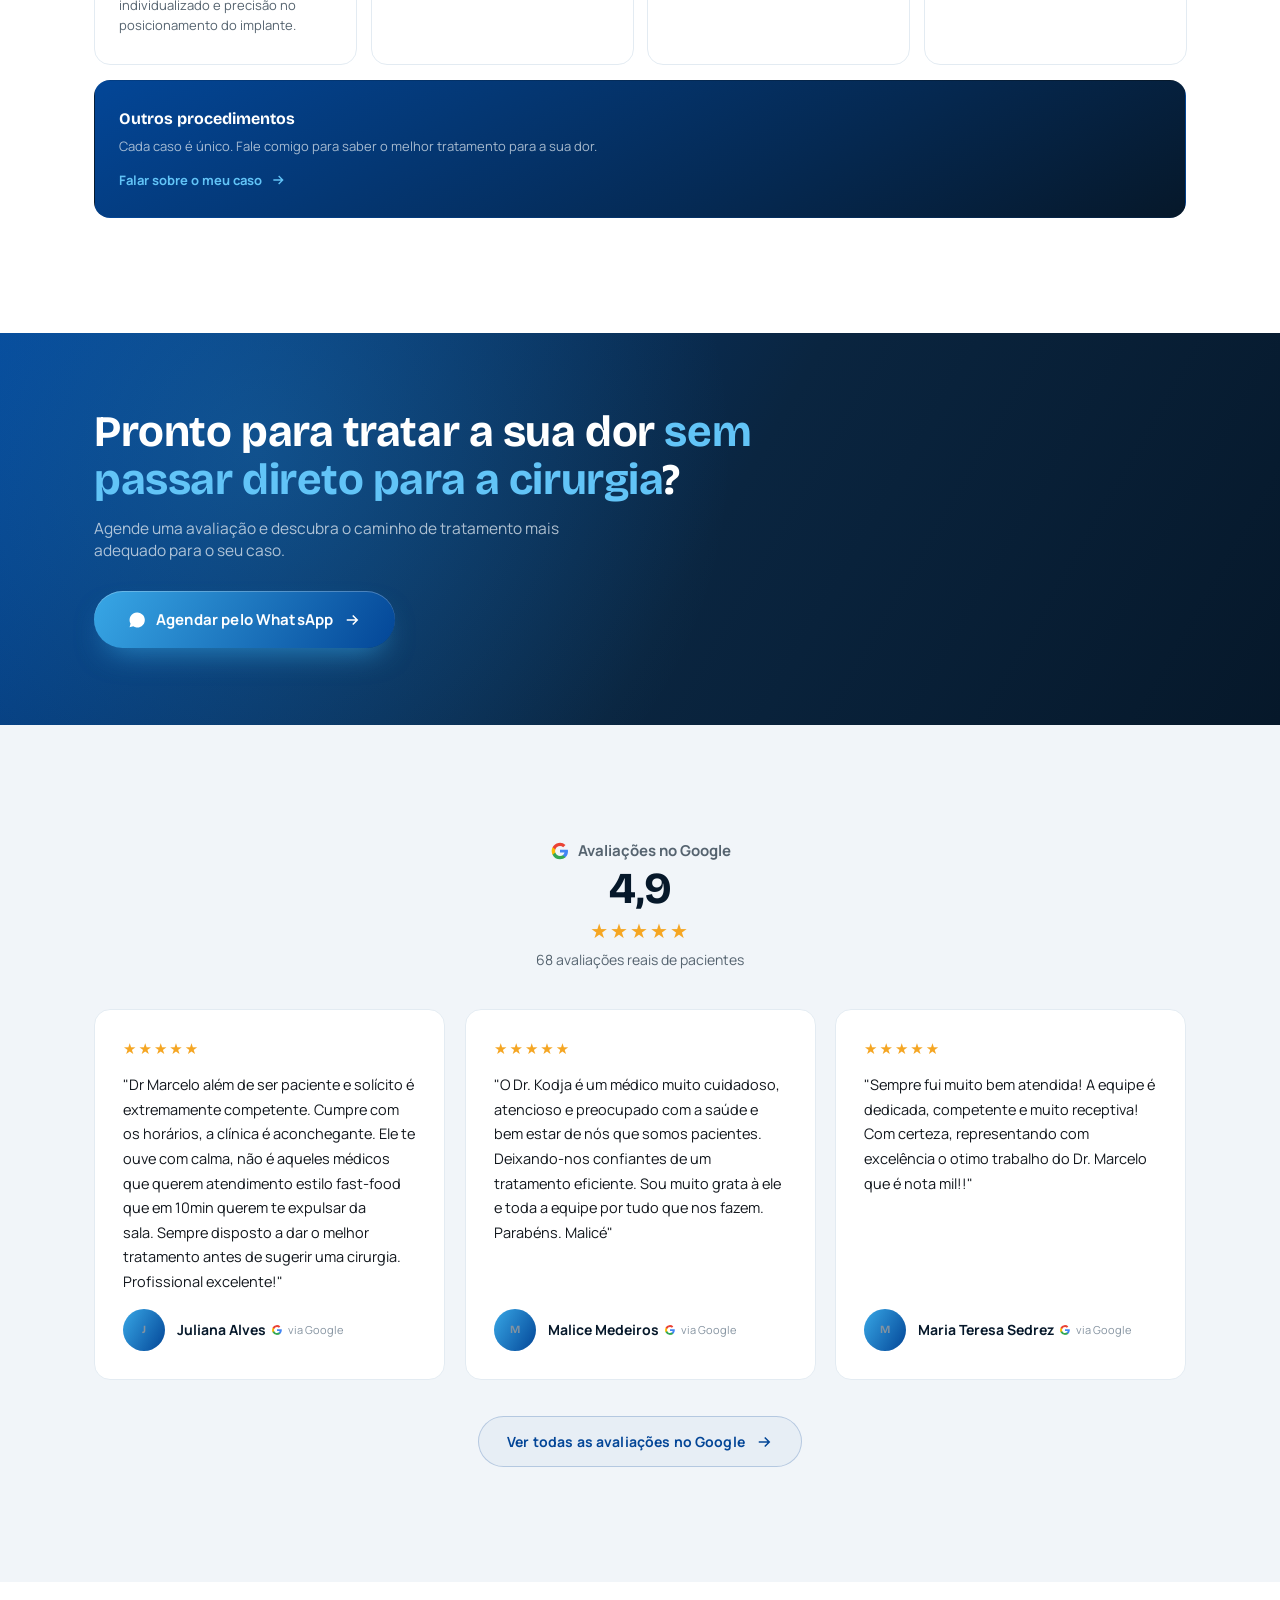
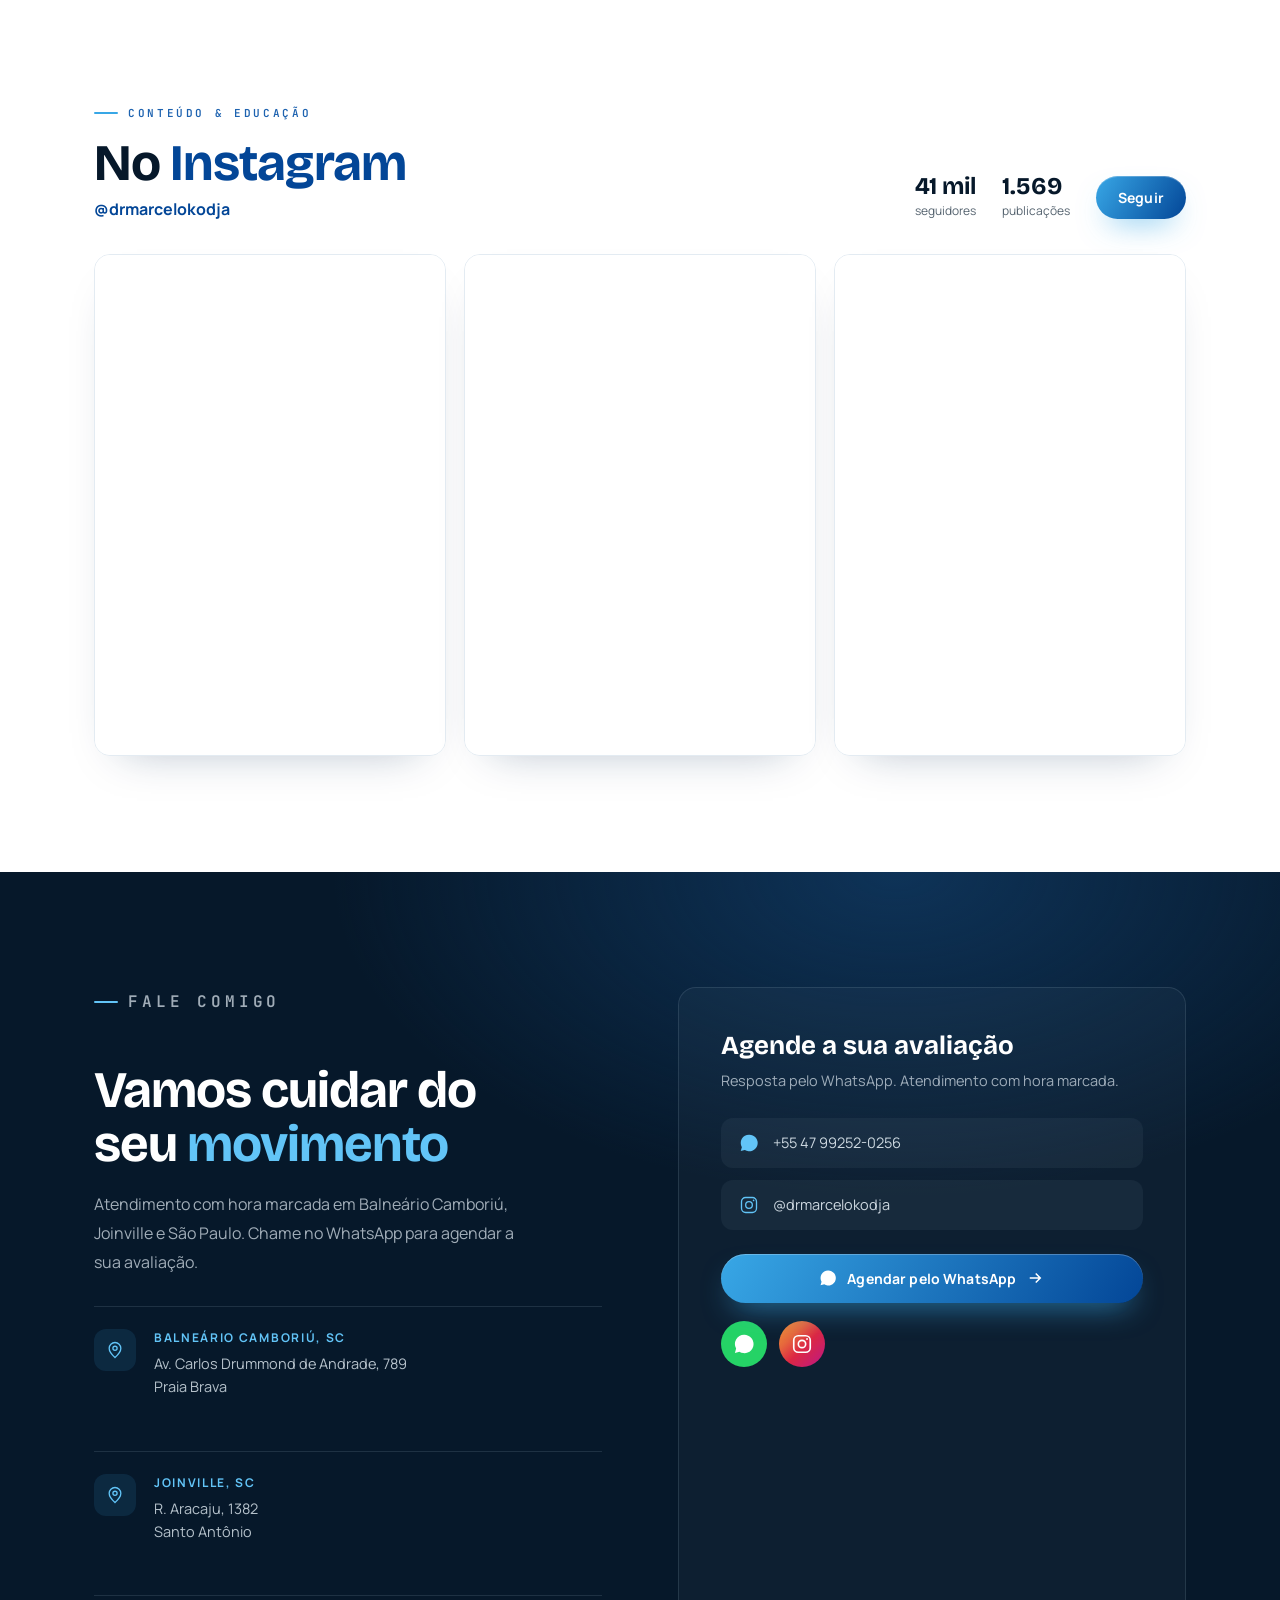
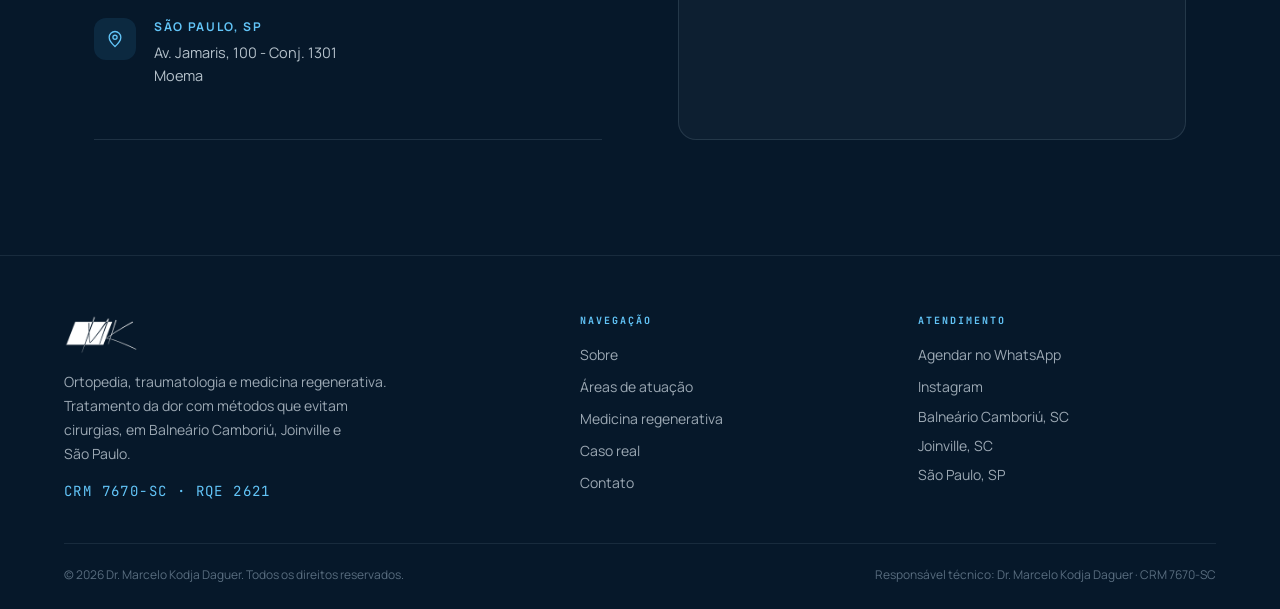
==== commit f5562487: "Site Dr. Marcelo Kodja: corrige números do Sobre e cache do CSS Co-Authored-By: Claude Opus 5.5 <nor" ====
--- a/prototipo/index.html
+++ b/prototipo/index.html
@@ -16,7 +16,7 @@
   <link rel="preconnect" href="https://fonts.gstatic.com" crossorigin>
   <link href="https://fonts.googleapis.com/css2?family=Bricolage+Grotesque:opsz,wght@12..96,500;12..96,600;12..96,700;12..96,800&family=JetBrains+Mono:wght@500;600&family=Manrope:wght@400;500;600;700;800&display=swap" rel="stylesheet">
 
-  <link rel="stylesheet" href="css/style.css?v=3">
+  <link rel="stylesheet" href="css/style.css?v=4">
 
   <!-- Reset minimo de pagina (no Hotmart isso e controlado pela plataforma) -->
   <style>
--- a/prototipo/css/style.css
+++ b/prototipo/css/style.css
@@ -229,7 +229,7 @@
 #mk-site .mk-stats__i { background: var(--branco); padding: 22px 16px; text-align: center; }
 #mk-site .mk-stats__i b { font-family: var(--f-display); font-size: 36px; font-weight: 700; color: var(--azul-marca); line-height: 1; }
 #mk-site .mk-stats__i b .mk-u { color: var(--azul-vivo); font-size: 22px; }
-#mk-site .mk-stats__i span { display: block; margin-top: 8px; font-family: var(--f-mono); font-size: 9px; letter-spacing: .08em; text-transform: uppercase; color: var(--cinza); }
+#mk-site .mk-stats__i > span { display: block; margin-top: 8px; font-family: var(--f-mono); font-size: 9px; letter-spacing: .08em; text-transform: uppercase; color: var(--cinza); }
 #mk-site .mk-accordion { border-top: 1px solid var(--gelo-2); margin-top: 8px; }
 #mk-site .mk-accordion__btn { display: flex; align-items: center; gap: 12px; width: 100%; text-align: left; padding: 16px 0; font-size: 13px; font-weight: 700; letter-spacing: .04em; text-transform: uppercase; color: var(--azul-abismo); }
 #mk-site .mk-accordion__btn i { width: 20px; height: 20px; border: 1px solid currentColor; border-radius: 50%; display: flex; align-items: center; justify-content: center; font-size: 13px; transition: transform .3s ease; flex-shrink: 0; font-style: normal; }
